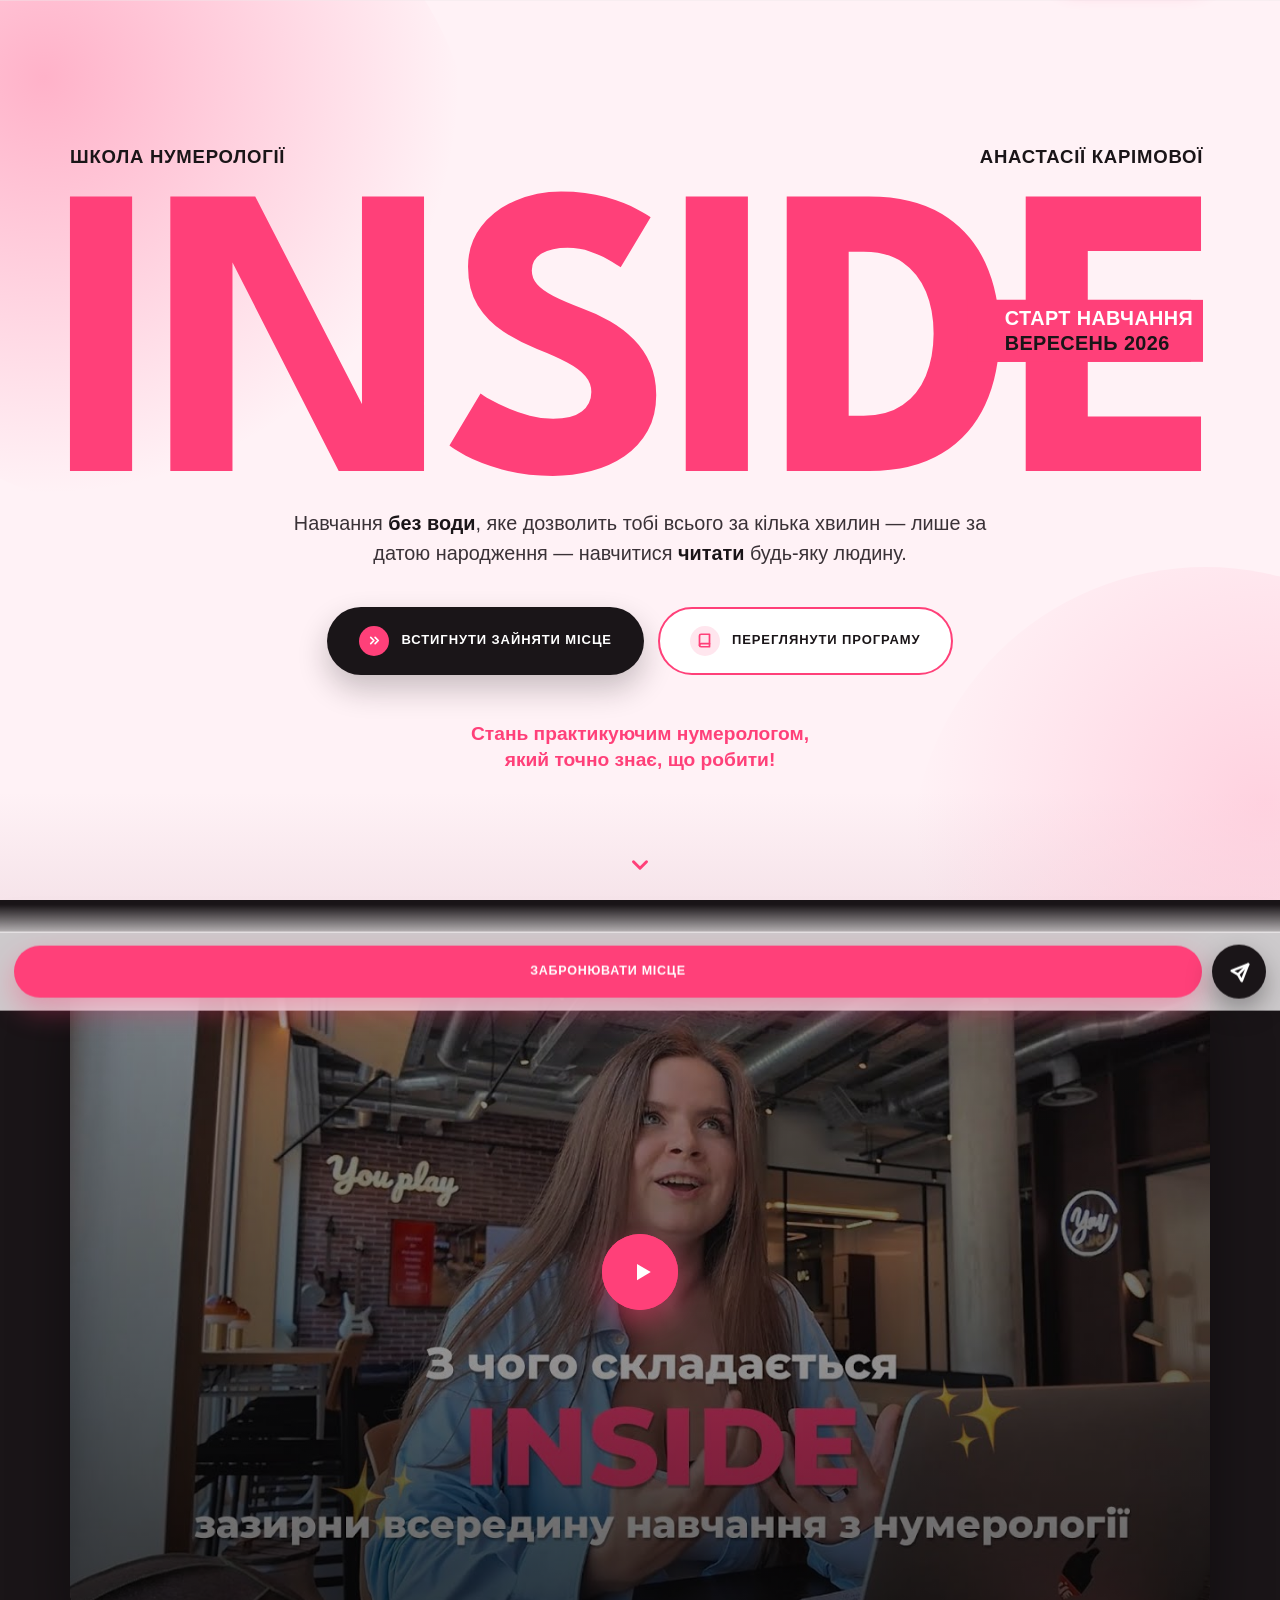
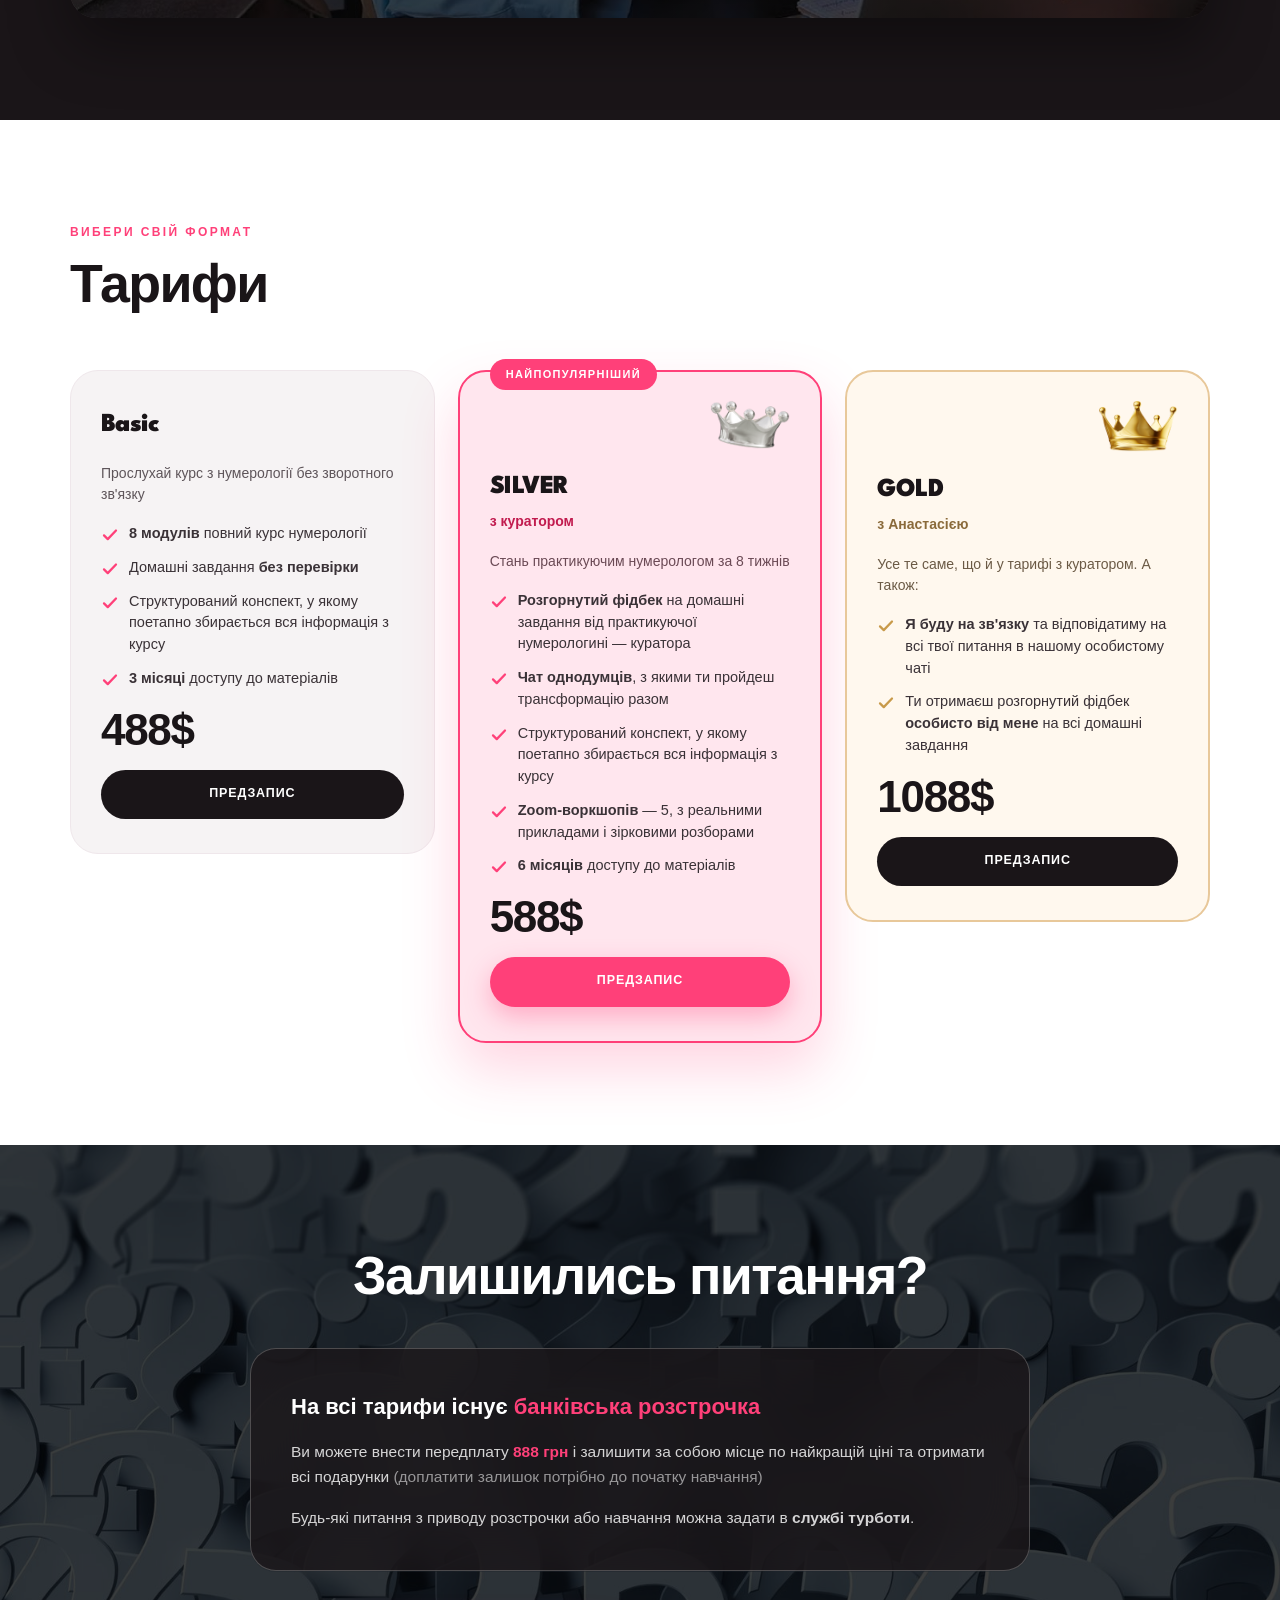
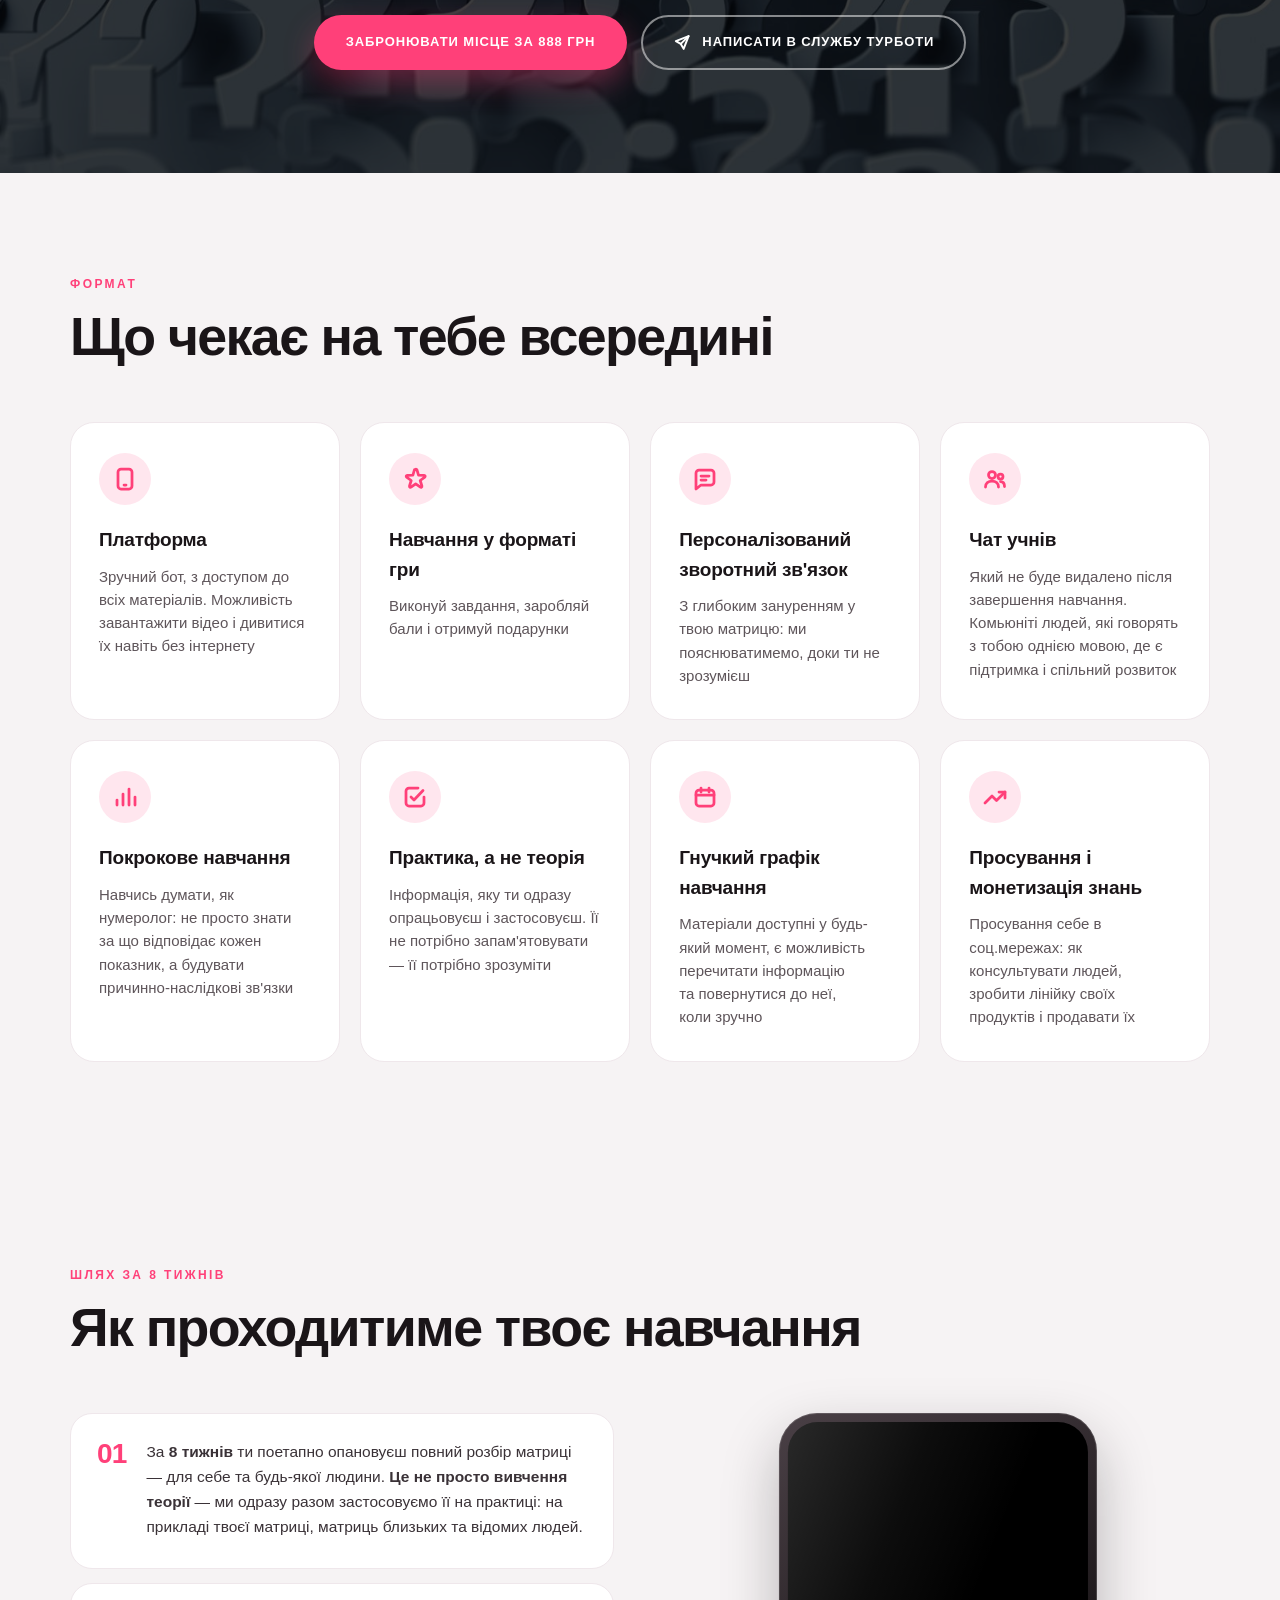
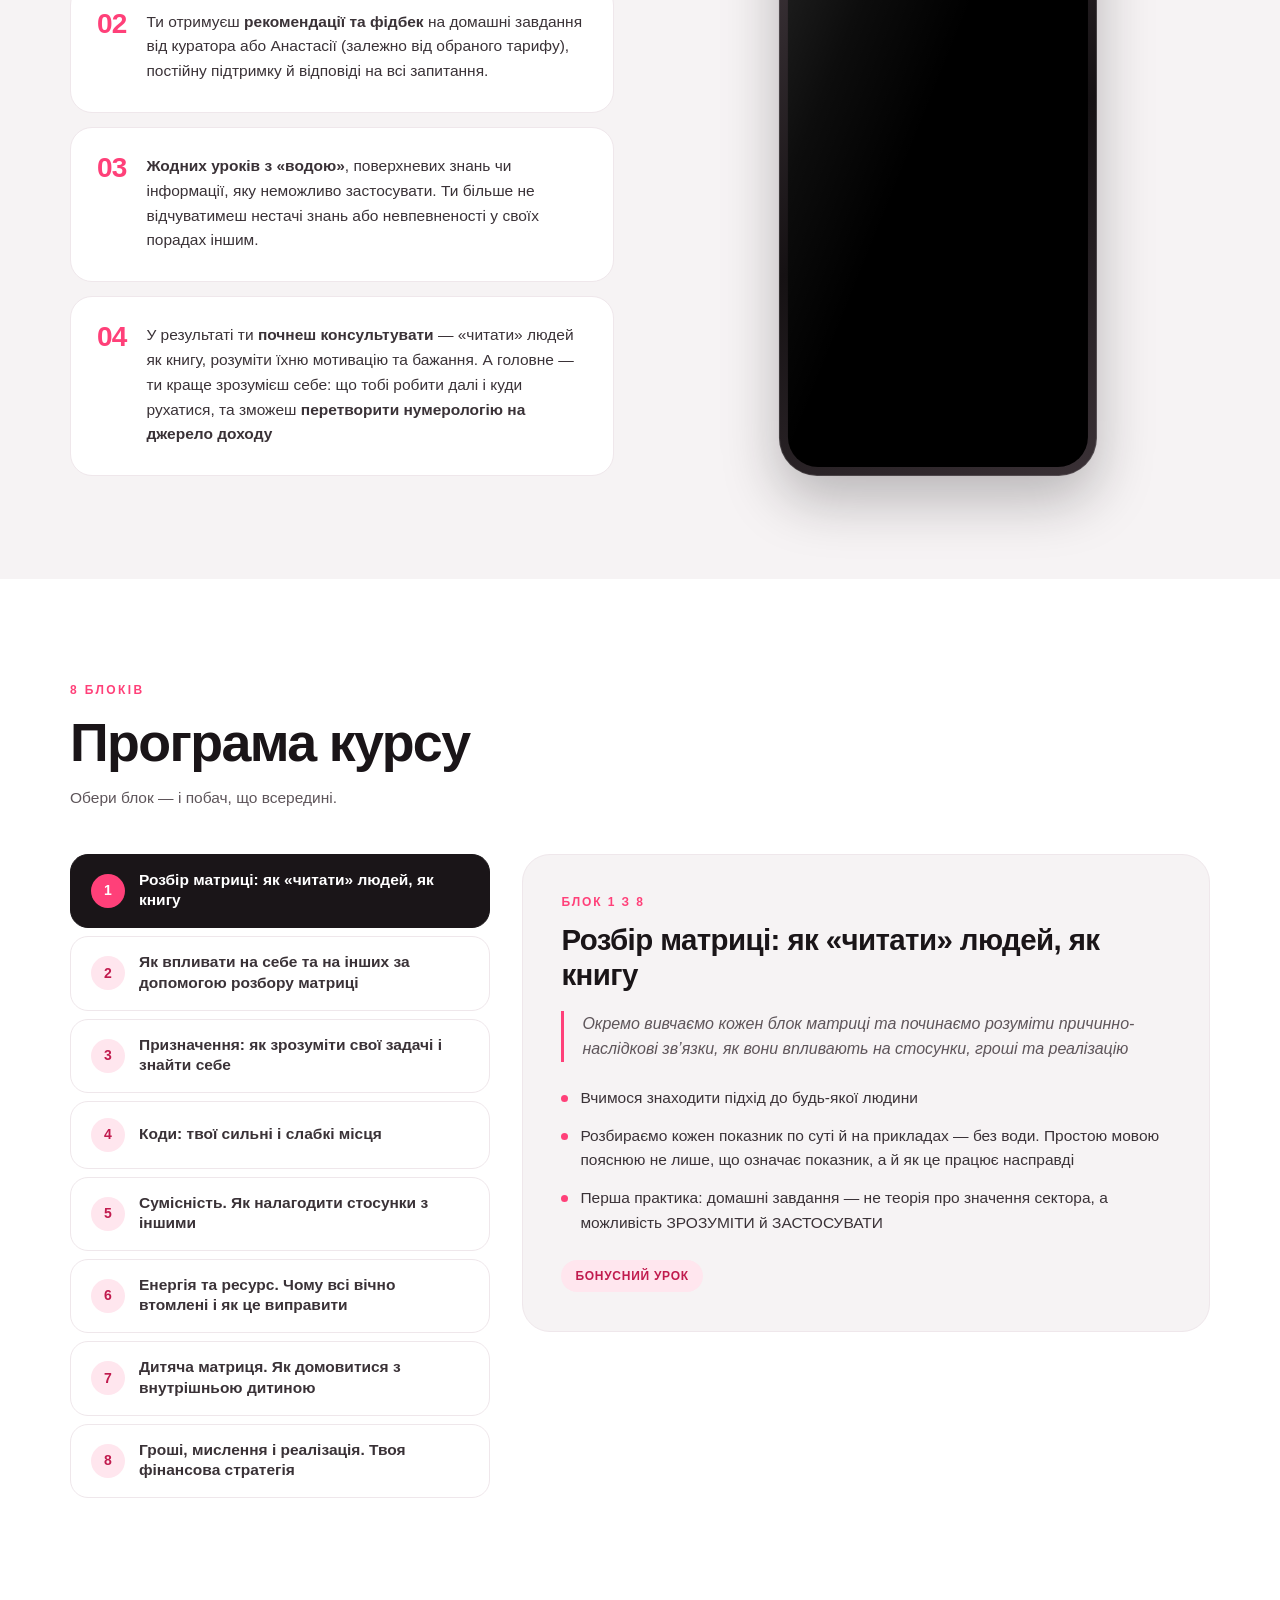
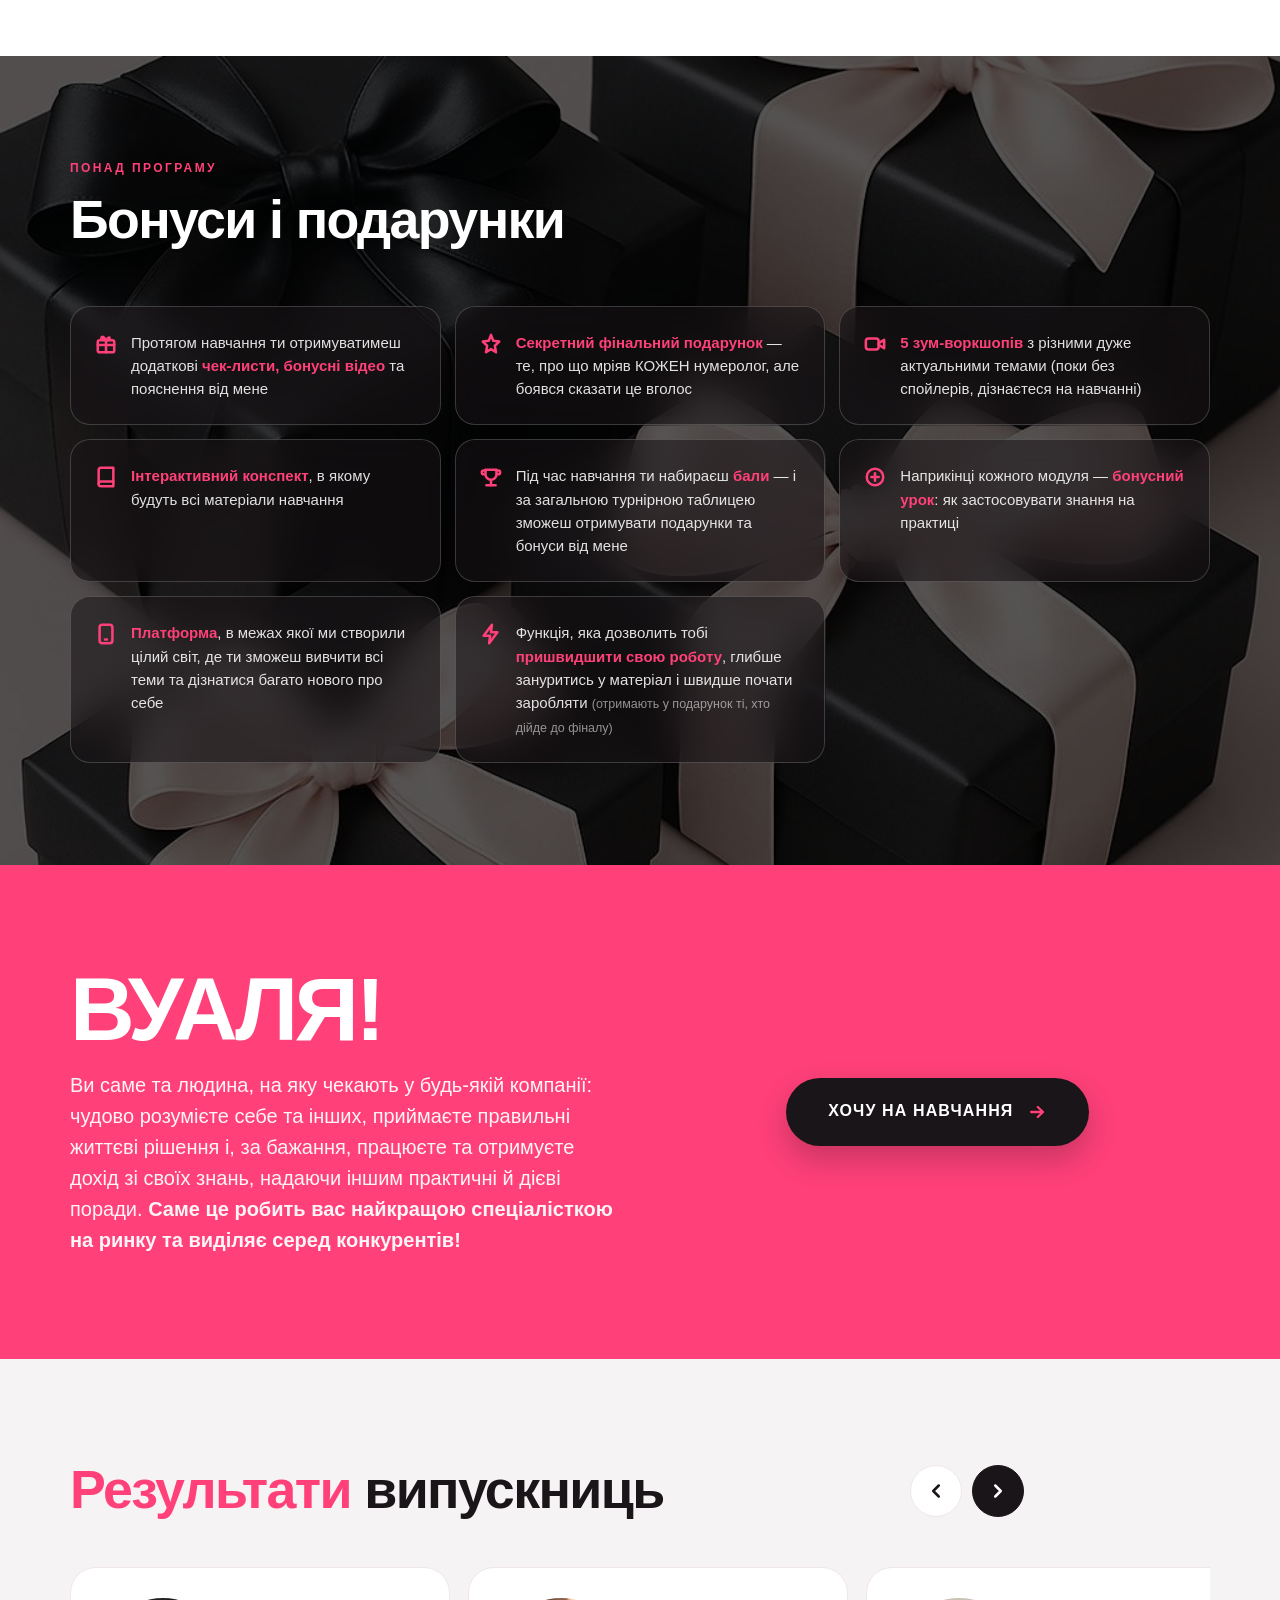
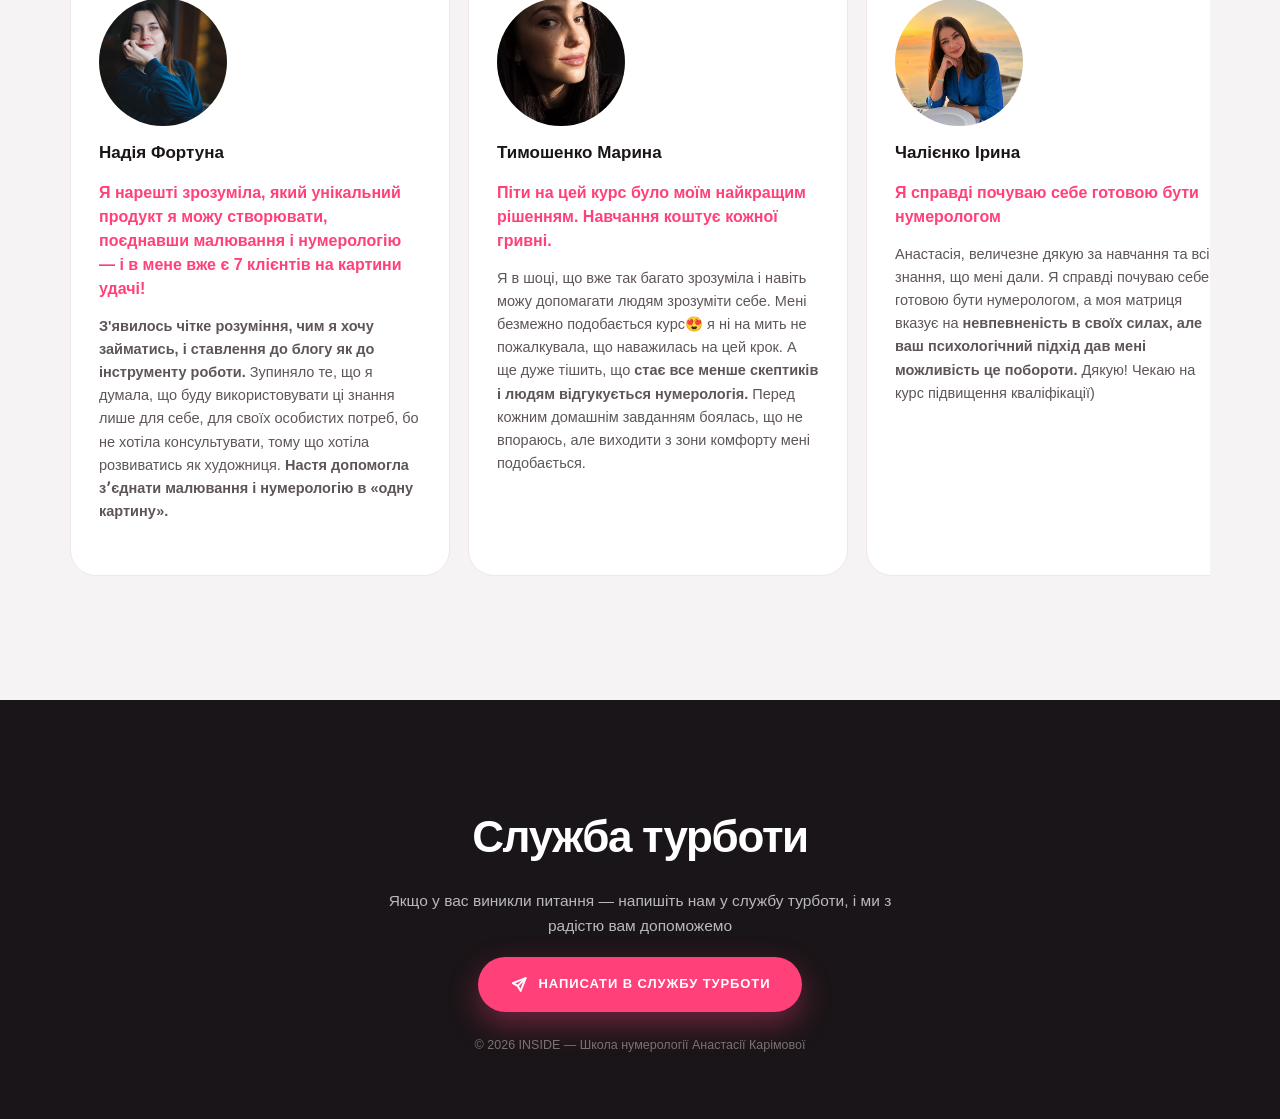
==== index.html @ 568a3b9f "Центрирование кнопок, плавные стрелки отзывов, дефолт программы Кнопки «гуляли» по вертикали — нашла" ====
<!DOCTYPE html>
<html lang="uk">
<head>
<meta charset="utf-8">
<meta name="viewport" content="width=device-width, initial-scale=1">

<title>INSIDE — Школа нумерології Анастасії Карімової | Старт вересень 2026</title>
<meta name="description" content="Навчання без води: за 8 тижнів стань практикуючим нумерологом. Повний розбір матриці, 5 Zoom-воркшопів, зворотний зв'язок і підтримка. Старт навчання — вересень 2026.">
<link rel="canonical" href="https://REPLACE-ME.com/">

<!-- Open Graph / превью при пересылке ссылки -->
<meta property="og:type" content="website">
<meta property="og:site_name" content="INSIDE">
<meta property="og:locale" content="uk_UA">
<meta property="og:title" content="INSIDE — Школа нумерології Анастасії Карімової">
<meta property="og:description" content="Навчання без води: за 8 тижнів стань практикуючим нумерологом. Старт навчання — вересень 2026.">
<meta property="og:url" content="https://REPLACE-ME.com/">
<meta property="og:image" content="https://REPLACE-ME.com/assets/img/meta/og-cover.jpg">
<meta property="og:image:width" content="1200">
<meta property="og:image:height" content="630">
<meta name="twitter:card" content="summary_large_image">

<link rel="icon" href="assets/img/meta/favicon.svg" type="image/svg+xml">
<link rel="apple-touch-icon" href="assets/img/meta/apple-touch-icon.png">

<link rel="preconnect" href="https://fonts.googleapis.com">
<link rel="preconnect" href="https://fonts.gstatic.com" crossorigin>
<link href="https://fonts.googleapis.com/css2?family=League+Spartan:wght@400;500;600;700;800;900&display=swap" rel="stylesheet">

<!-- ?v= — метка версии. Меняешь css/js — увеличь число,
     иначе у посетителей останется старая версия из кэша браузера. -->
<link rel="stylesheet" href="css/style.css?v=33">
<script>document.documentElement.classList.add('js');</script>

<!-- ============================================================
     ПИКСЕЛИ И АНАЛИТИКА
     Вставь свои ID вместо XXXXXXXXX и раскомментируй нужный блок.
     ============================================================ -->

<!-- Google Analytics 4
<script async src="https://www.googletagmanager.com/gtag/js?id=G-XXXXXXXXXX"></script>
<script>
  window.dataLayer = window.dataLayer || [];
  function gtag(){dataLayer.push(arguments);}
  gtag('js', new Date());
  gtag('config', 'G-XXXXXXXXXX');
</script>
-->

<!-- Meta (Facebook) Pixel
<script>
  !function(f,b,e,v,n,t,s){if(f.fbq)return;n=f.fbq=function(){n.callMethod?
  n.callMethod.apply(n,arguments):n.queue.push(arguments)};if(!f._fbq)f._fbq=n;
  n.push=n;n.loaded=!0;n.version='2.0';n.queue=[];t=b.createElement(e);t.async=!0;
  t.src=v;s=b.getElementsByTagName(e)[0];s.parentNode.insertBefore(t,s)}(window,
  document,'script','https://connect.facebook.net/en_US/fbevents.js');
  fbq('init', 'XXXXXXXXXXXXXXX');
  fbq('track', 'PageView');
</script>
<noscript><img height="1" width="1" style="display:none"
  src="https://www.facebook.com/tr?id=XXXXXXXXXXXXXXX&ev=PageView&noscript=1"></noscript>
-->

<!-- TikTok Pixel
<script>
  !function(w,d,t){w.TiktokAnalyticsObject=t;var ttq=w[t]=w[t]||[];ttq.methods=["page","track","identify","instances","debug","on","off","once","ready","alias","group","enableCookie","disableCookie"],ttq.setAndDefer=function(t,e){t[e]=function(){t.push([e].concat(Array.prototype.slice.call(arguments,0)))}};for(var i=0;i<ttq.methods.length;i++)ttq.setAndDefer(ttq,ttq.methods[i]);ttq.instance=function(t){for(var e=ttq._i[t]||[],n=0;n<ttq.methods.length;n++)ttq.setAndDefer(e,ttq.methods[n]);return e},ttq.load=function(e,n){var i="https://analytics.tiktok.com/i18n/pixel/events.js";ttq._i=ttq._i||{},ttq._i[e]=[],ttq._i[e]._u=i,ttq._t=ttq._t||{},ttq._t[e]=+new Date,ttq._o=ttq._o||{},ttq._o[e]=n||{};var o=d.createElement("script");o.type="text/javascript",o.async=!0,o.src=i+"?sdkid="+e+"&lib="+t;var a=d.getElementsByTagName("script")[0];a.parentNode.insertBefore(o,a)};
  ttq.load('XXXXXXXXXXXXXXX');
  ttq.page();
}(window, document, 'ttq');
</script>
-->

<script type="application/ld+json">
{
  "@context": "https://schema.org",
  "@type": "Course",
  "name": "INSIDE — Школа нумерології Анастасії Карімової",
  "description": "Навчання без води: за 8 тижнів стань практикуючим нумерологом. Повний розбір матриці, 5 Zoom-воркшопів, зворотний зв'язок від куратора або Анастасії.",
  "inLanguage": "uk",
  "provider": { "@type": "Organization", "name": "INSIDE", "url": "https://REPLACE-ME.com/" },
  "hasCourseInstance": { "@type": "CourseInstance", "courseMode": "online", "courseWorkload": "P8W" },
  "offers": [
    { "@type": "Offer", "name": "Basic",  "price": "488",  "priceCurrency": "USD", "category": "Предзапис" },
    { "@type": "Offer", "name": "Silver", "price": "588",  "priceCurrency": "USD", "category": "Предзапис" },
    { "@type": "Offer", "name": "Gold",   "price": "1088", "priceCurrency": "USD", "category": "Предзапис" }
  ]
}
</script>
</head>
<body>

<a href="#top" class="skip">Перейти до вмісту</a>

<!-- ═══════════════ ВЕРХНЯ ПАНЕЛЬ ═══════════════ -->
<div class="topbar" id="topbar">
  <div class="topbar__inner">
    <a href="#top" class="topbar__logo">INSIDE</a>

    <nav class="topbar__nav" id="navlinks">
      <a href="#about"   data-nav="about">Всередині</a>
      <a href="#program" data-nav="program">Програма</a>
      <a href="#tariffs" data-nav="tariffs">Тарифи</a>
      <a href="#reviews" data-nav="reviews">Відгуки</a>
    </nav>

    <a href="#tariffs" class="topbar__cta" id="navcta" data-cta="nav">Зайняти місце</a>

    <button type="button" class="burger" id="burger" aria-label="Меню" aria-expanded="false" aria-controls="mobilemenu">
      <svg viewBox="0 0 24 24" aria-hidden="true"><path d="M4 7h16"/><path d="M4 12h16"/><path d="M4 17h16"/></svg>
    </button>
  </div>

  <div class="topbar__progress"><div id="progress"></div></div>

  <div class="mobilemenu" id="mobilemenu" hidden>
    <nav>
      <a href="#about"   data-mnav>Всередині</a>
      <a href="#program" data-mnav>Програма</a>
      <a href="#tariffs" data-mnav>Тарифи</a>
      <a href="#reviews" data-mnav>Відгуки</a>
      <a href="#support" data-mnav>Служба турботи</a>
    </nav>
  </div>
</div>

<!-- ═══════════════ HERO ═══════════════ -->
<header class="hero" id="top">
  <div class="hero__blobs" aria-hidden="true">
    <span class="hero__blob hero__blob--a"></span>
    <span class="hero__blob hero__blob--b"></span>
  </div>

  <div class="wrap hero__inner">
    <div class="hero__lockup">
      <div class="hero__top">
        <span>Школа нумерології</span>
        <span class="hero__top--right">Анастасії Карімової</span>
      </div>

      <h1 class="hero__logo">
        INSIDE
        <span class="hero__start">Старт навчання<br><b>Вересень 2026</b></span>
      </h1>
    </div>

    <p class="hero__lead">
      Навчання <b>без води</b>, яке дозволить тобі всього за кілька хвилин —
      лише за датою народження — навчитися <b>читати</b> будь-яку людину.
    </p>

    <div class="hero__cta">
      <a href="#tariffs" class="btn btn--dark" data-cta="hero-primary">
        <span class="btn__ico btn__ico--pink" aria-hidden="true">
          <svg viewBox="0 0 24 24"><path d="m6 17 5-5-5-5"/><path d="m13 17 5-5-5-5"/></svg>
        </span>
        Встигнути зайняти місце
      </a>

      <a href="#program" class="btn btn--outline" data-cta="hero-secondary">
        <span class="btn__ico btn__ico--soft" aria-hidden="true">
          <svg viewBox="0 0 24 24"><path d="M4 19.5A2.5 2.5 0 0 1 6.5 17H20"/><path d="M6.5 2H20v20H6.5A2.5 2.5 0 0 1 4 19.5v-15A2.5 2.5 0 0 1 6.5 2z"/></svg>
        </span>
        Переглянути програму
      </a>
    </div>

    <p class="hero__sub">
      Стань практикуючим нумерологом,<br>який точно знає, що робити!
    </p>
  </div>

  <span class="hero__scroll" aria-hidden="true">
    <svg viewBox="0 0 24 24"><path d="m6 9 6 6 6-6"/></svg>
  </span>
</header>

<!-- ═══════════════ ЦИФРИ ═══════════════
     Отключено в макете v2.1. Чтобы вернуть — убрать атрибут hidden. -->
<section class="stats" hidden>
  <div class="wrap stats__grid">
    <div class="stat" data-reveal>
      <div class="stat__num" data-count="8">0</div>
      <div class="stat__label">тижнів навчання</div>
    </div>
    <div class="stat" data-reveal>
      <div class="stat__num" data-count="8">0</div>
      <div class="stat__label">модулів програми</div>
    </div>
    <div class="stat" data-reveal>
      <div class="stat__num" data-count="5">0</div>
      <div class="stat__label">Zoom-воркшопів</div>
    </div>
    <div class="stat" data-reveal>
      <div class="stat__num" data-count="6">0</div>
      <div class="stat__label">місяців доступу</div>
    </div>
  </div>
</section>

<!-- ═══════════════ ВІДЕО ═══════════════ -->
<section class="videosec">
  <div class="wrap wrap--video">
    <div class="ytlite" id="ytlite" data-yt="ijmgufEDiJI" role="button" tabindex="0"
         aria-label="Відтворити відео: З чого складається INSIDE">
      <img src="assets/img/ui/video-cover.jpg" alt="" width="1280" height="720">
      <span class="ytlite__shade"></span>
      <span class="ytlite__play">
        <span class="ytlite__ring" aria-hidden="true"></span>
        <svg viewBox="0 0 24 24" aria-hidden="true"><path d="M8 5.5v13l11-6.5z"/></svg>
      </span>
    </div>
  </div>
</section>

<!-- ═══════════════ ТАРИФИ ═══════════════ -->
<section class="tariffs" id="tariffs">
  <div class="wrap">
    <p class="eyebrow" data-reveal>Вибери свій формат</p>
    <h2 class="h2" data-reveal>Тарифи</h2>

    <div class="tariffs__grid">

      <article class="tcard" data-reveal>
        <h3 class="tcard__name">Basic</h3>
        <p class="tcard__tag">Прослухай курс з нумерології без зворотного зв'язку</p>
        <ul class="ticks">
          <li><svg viewBox="0 0 24 24" aria-hidden="true"><path d="m4 12.5 5 5L20 6"/></svg><span><b>8 модулів</b> повний курс нумерології</span></li>
          <li><svg viewBox="0 0 24 24" aria-hidden="true"><path d="m4 12.5 5 5L20 6"/></svg><span>Домашні завдання <b>без перевірки</b></span></li>
          <li><svg viewBox="0 0 24 24" aria-hidden="true"><path d="m4 12.5 5 5L20 6"/></svg><span>Структурований конспект, у якому поетапно збирається вся інформація з курсу</span></li>
          <li><svg viewBox="0 0 24 24" aria-hidden="true"><path d="m4 12.5 5 5L20 6"/></svg><span><b>3 місяці</b> доступу до матеріалів</span></li>
        </ul>
        <p class="tcard__price">488$</p>
        <a href="#REPLACE-payment-basic" class="tcard__btn tcard__btn--dark" data-cta="tariff-basic">Предзапис</a>
      </article>

      <article class="tcard tcard--silver" data-reveal>
        <span class="tcard__badge">Найпопулярніший</span>
        <img class="tcard__crown" src="assets/img/ui/crown-silver.png" alt="" width="80" height="49" loading="lazy">
        <h3 class="tcard__name">SILVER <span>з куратором</span></h3>
        <p class="tcard__tag">Стань практикуючим нумерологом за 8 тижнів</p>
        <ul class="ticks">
          <li><svg viewBox="0 0 24 24" aria-hidden="true"><path d="m4 12.5 5 5L20 6"/></svg><span><b>Розгорнутий фідбек</b> на домашні завдання від практикуючої нумерологині — куратора</span></li>
          <li><svg viewBox="0 0 24 24" aria-hidden="true"><path d="m4 12.5 5 5L20 6"/></svg><span><b>Чат однодумців</b>, з якими ти пройдеш трансформацію разом</span></li>
          <li><svg viewBox="0 0 24 24" aria-hidden="true"><path d="m4 12.5 5 5L20 6"/></svg><span>Структурований конспект, у якому поетапно збирається вся інформація з курсу</span></li>
          <li><svg viewBox="0 0 24 24" aria-hidden="true"><path d="m4 12.5 5 5L20 6"/></svg><span><b>Zoom-воркшопів</b> — 5, з реальними прикладами і зірковими розборами</span></li>
          <li><svg viewBox="0 0 24 24" aria-hidden="true"><path d="m4 12.5 5 5L20 6"/></svg><span><b>6 місяців</b> доступу до матеріалів</span></li>
        </ul>
        <p class="tcard__price">588$</p>
        <a href="#REPLACE-payment-silver" class="tcard__btn tcard__btn--pink" data-cta="tariff-silver">Предзапис</a>
      </article>

      <article class="tcard tcard--gold" data-reveal>
        <img class="tcard__crown" src="assets/img/ui/crown-gold.png" alt="" width="80" height="52" loading="lazy">
        <h3 class="tcard__name">GOLD <span>з Анастасією</span></h3>
        <p class="tcard__tag">Усе те саме, що й у тарифі з куратором. А також:</p>
        <ul class="ticks ticks--gold">
          <li><svg viewBox="0 0 24 24" aria-hidden="true"><path d="m4 12.5 5 5L20 6"/></svg><span><b>Я буду на зв'язку</b> та відповідатиму на всі твої питання в нашому особистому чаті</span></li>
          <li><svg viewBox="0 0 24 24" aria-hidden="true"><path d="m4 12.5 5 5L20 6"/></svg><span>Ти отримаєш розгорнутий фідбек <b>особисто від мене</b> на всі домашні завдання</span></li>
        </ul>
        <p class="tcard__price">1088$</p>
        <a href="#REPLACE-payment-gold" class="tcard__btn tcard__btn--dark" data-cta="tariff-gold">Предзапис</a>
      </article>

    </div>
  </div>
</section>

<!-- ═══════════════ РОЗСТРОЧКА ═══════════════ -->
<section class="questions photosec">
  <img class="photosec__bg" src="assets/img/bg/questions.jpg" alt="" loading="lazy" decoding="async">
  <div class="wrap wrap--narrow questions__inner">
    <h2 class="h2 h2--light" data-reveal>Залишились питання?</h2>

    <div class="qcard" data-reveal>
      <p class="qcard__title">На всі тарифи існує <span class="pink">банківська розстрочка</span></p>
      <p>Ви можете внести передплату <b class="pink">888 грн</b> і залишити за собою місце по найкращій ціні та отримати всі подарунки <span class="dim">(доплатити залишок потрібно до початку навчання)</span></p>
      <p>Будь-які питання з приводу розстрочки або навчання можна задати в <b>службі турботи</b>.</p>
    </div>

    <div class="questions__cta">
      <a href="#REPLACE-payment-deposit" class="btn btn--pink" data-cta="deposit">Забронювати місце за 888 грн</a>
      <a href="https://t.me/anastasikarimova" target="_blank" rel="noopener" class="btn btn--outline-light" data-cta="support-1">
        <svg class="btn__tg" viewBox="0 0 24 24" aria-hidden="true"><path d="M22 3 11 14"/><path d="M22 3l-7 18-4-7-7-4z"/></svg>
        Написати в службу турботи
      </a>
    </div>
  </div>
</section>

<!-- ═══════════════ ЩО ЧЕКАЄ ВСЕРЕДИНІ ═══════════════ -->
<section class="features" id="about">
  <div class="wrap">
    <p class="eyebrow" data-reveal>Формат</p>
    <h2 class="h2" data-reveal>Що чекає на тебе всередині</h2>

    <div class="features__grid">

      <article class="fcard" data-reveal>
        <span class="fcard__ico"><svg viewBox="0 0 24 24" aria-hidden="true"><rect x="5" y="2" width="14" height="20" rx="3"/><path d="M11 18h2"/></svg></span>
        <h3>Платформа</h3>
        <p>Зручний бот, з доступом до всіх матеріалів. Можливість завантажити відео і дивитися їх навіть без інтернету</p>
      </article>

      <article class="fcard" data-reveal>
        <span class="fcard__ico"><svg viewBox="0 0 24 24" aria-hidden="true"><path d="M11.5 2.7 9.9 8.2l-5.7.1a1 1 0 0 0-.6 1.8l4.6 3.4-1.7 5.5a1 1 0 0 0 1.5 1.1l4.7-3.3 4.7 3.3a1 1 0 0 0 1.5-1.1l-1.7-5.5 4.6-3.4a1 1 0 0 0-.6-1.8l-5.7-.1-1.6-5.5a1 1 0 0 0-1.9 0z"/></svg></span>
        <h3>Навчання у форматі гри</h3>
        <p>Виконуй завдання, заробляй бали і отримуй подарунки</p>
      </article>

      <article class="fcard" data-reveal>
        <span class="fcard__ico"><svg viewBox="0 0 24 24" aria-hidden="true"><path d="M21 15a3 3 0 0 1-3 3H8l-5 4V6a3 3 0 0 1 3-3h12a3 3 0 0 1 3 3z"/><path d="M8 9h8"/><path d="M8 13h5"/></svg></span>
        <h3>Персоналізований зворотний зв'язок</h3>
        <p>З глибоким зануренням у твою матрицю: ми пояснюватимемо, доки ти не зрозумієш</p>
      </article>

      <article class="fcard" data-reveal>
        <span class="fcard__ico"><svg viewBox="0 0 24 24" aria-hidden="true"><circle cx="9" cy="8" r="3.5"/><path d="M2.5 20c0-3.6 2.9-6 6.5-6s6.5 2.4 6.5 6"/><circle cx="17.5" cy="9.5" r="2.5"/><path d="M17.5 14.5c2.6 0 4 1.8 4 5"/></svg></span>
        <h3>Чат учнів</h3>
        <p>Який не буде видалено після завершення навчання. Комьюніті людей, які говорять з тобою однією мовою, де є підтримка і спільний розвиток</p>
      </article>

      <article class="fcard" data-reveal>
        <span class="fcard__ico"><svg viewBox="0 0 24 24" aria-hidden="true"><path d="M4 20V15"/><path d="M10 20V9"/><path d="M16 20V4"/><path d="M22 20V12"/></svg></span>
        <h3>Покрокове навчання</h3>
        <p>Навчись думати, як нумеролог: не просто знати за що відповідає кожен показник, а будувати причинно-наслідкові зв'язки</p>
      </article>

      <article class="fcard" data-reveal>
        <span class="fcard__ico"><svg viewBox="0 0 24 24" aria-hidden="true"><path d="M21 12v6a3 3 0 0 1-3 3H6a3 3 0 0 1-3-3V6a3 3 0 0 1 3-3h9"/><path d="m8 12 3 3 9-9.5"/></svg></span>
        <h3>Практика, а не теорія</h3>
        <p>Інформація, яку ти одразу опрацьовуєш і застосовуєш. Її не потрібно запам'ятовувати — її потрібно зрозуміти</p>
      </article>

      <article class="fcard" data-reveal>
        <span class="fcard__ico"><svg viewBox="0 0 24 24" aria-hidden="true"><rect x="3" y="5" width="18" height="16" rx="3"/><path d="M3 10h18"/><path d="M8 3v4"/><path d="M16 3v4"/></svg></span>
        <h3>Гнучкий графік навчання</h3>
        <p>Матеріали доступні у будь-який момент, є можливість перечитати інформацію та повернутися до неї, коли зручно</p>
      </article>

      <article class="fcard" data-reveal>
        <span class="fcard__ico"><svg viewBox="0 0 24 24" aria-hidden="true"><path d="M22 7 13.5 15.5 9 11l-7 7"/><path d="M16 7h6v6"/></svg></span>
        <h3>Просування і монетизація знань</h3>
        <p>Просування себе в соц.мережах: як консультувати людей, зробити лінійку своїх продуктів і продавати їх</p>
      </article>

    </div>
  </div>
</section>

<!-- ═══════════════ ЯК ПРОХОДИТИМЕ ═══════════════ -->
<section class="how">
  <div class="wrap">
    <p class="eyebrow" data-reveal>Шлях за 8 тижнів</p>
    <h2 class="h2" data-reveal>Як проходитиме твоє навчання</h2>

    <div class="how__inner">
      <ol class="how__list">
        <li data-reveal>
          <span class="how__num">01</span>
          <p>За <b>8 тижнів</b> ти поетапно опановуєш повний розбір матриці — для себе та будь-якої людини. <b>Це не просто вивчення теорії</b> — ми одразу разом застосовуємо її на практиці: на прикладі твоєї матриці, матриць близьких та відомих людей.</p>
        </li>
        <li data-reveal>
          <span class="how__num">02</span>
          <p>Ти отримуєш <b>рекомендації та фідбек</b> на домашні завдання від куратора або Анастасії (залежно від обраного тарифу), постійну підтримку й відповіді на всі запитання.</p>
        </li>
        <li data-reveal>
          <span class="how__num">03</span>
          <p><b>Жодних уроків з «водою»</b>, поверхневих знань чи інформації, яку неможливо застосувати. Ти більше не відчуватимеш нестачі знань або невпевненості у своїх порадах іншим.</p>
        </li>
        <li data-reveal>
          <span class="how__num">04</span>
          <p>У результаті ти <b>почнеш консультувати</b> — «читати» людей як книгу, розуміти їхню мотивацію та бажання. А головне — ти краще зрозумієш себе: що тобі робити далі і куди рухатися, та зможеш <b>перетворити нумерологію на джерело доходу</b></p>
        </li>
      </ol>

      <div class="how__side" data-reveal>
        <div class="phone" id="phoneMock">
          <div class="phone__screen">
            <video class="phone__video" src="assets/video/platform.mp4"
                   autoplay muted loop playsinline preload="metadata"
                   aria-label="Демонстрація платформи INSIDE"></video>
            <span class="phone__notch" aria-hidden="true"></span>
            <span class="phone__glare" aria-hidden="true"></span>
          </div>
        </div>
      </div>
    </div>
  </div>
</section>

<!-- ═══════════════ ПРОГРАМА (вкладки) ═══════════════ -->
<section class="program" id="program">
  <div class="wrap">
    <p class="eyebrow" data-reveal>8 блоків</p>
    <h2 class="h2 h2--tight" data-reveal>Програма курсу</h2>
    <p class="program__hint" data-reveal>Обери блок — і побач, що всередині.</p>

    <div class="program__grid">
      <div class="program__tabs" id="progTabs" role="tablist" aria-label="Блоки програми"></div>
      <div class="program__panel" id="progPanel" role="tabpanel" tabindex="0"></div>
    </div>
  </div>
</section>

<!-- ═══════════════ БОНУСИ ═══════════════ -->
<section class="bonuses photosec">
  <img class="photosec__bg" src="assets/img/bg/bonuses.jpg" alt="" loading="lazy" decoding="async">
  <div class="wrap bonuses__inner">
    <p class="eyebrow" data-reveal>Понад програму</p>
    <h2 class="h2 h2--light" data-reveal>Бонуси і подарунки</h2>

    <div class="bonuses__grid">
      <div class="bcard" data-reveal>
        <svg viewBox="0 0 24 24" aria-hidden="true"><rect x="3" y="8" width="18" height="13" rx="2"/><path d="M12 8v13"/><path d="M3 13h18"/><path d="M12 8S9.5 3 7.5 4.5 9 8 12 8s4.5 0 4-2.5S12 8 12 8z"/></svg>
        <span>Протягом навчання ти отримуватимеш додаткові <b class="pink">чек-листи, бонусні відео</b> та пояснення від мене</span>
      </div>
      <div class="bcard" data-reveal>
        <svg viewBox="0 0 24 24" aria-hidden="true"><path d="M12 2 9.6 8.4 3 9.4l4.8 4.5L6.6 21 12 17.6 17.4 21l-1.2-7.1L21 9.4l-6.6-1z"/></svg>
        <span><b class="pink">Секретний фінальний подарунок</b> — те, про що мріяв КОЖЕН нумеролог, але боявся сказати це вголос</span>
      </div>
      <div class="bcard" data-reveal>
        <svg viewBox="0 0 24 24" aria-hidden="true"><rect x="2" y="6" width="14" height="12" rx="3"/><path d="m16 11 6-3.5v9L16 13z"/></svg>
        <span><b class="pink">5 зум-воркшопів</b> з різними дуже актуальними темами (поки без спойлерів, дізнаєтеся на навчанні)</span>
      </div>
      <div class="bcard" data-reveal>
        <svg viewBox="0 0 24 24" aria-hidden="true"><path d="M4 19.5A2.5 2.5 0 0 1 6.5 17H20"/><path d="M6.5 2H20v20H6.5A2.5 2.5 0 0 1 4 19.5v-15A2.5 2.5 0 0 1 6.5 2z"/></svg>
        <span><b class="pink">Інтерактивний конспект</b>, в якому будуть всі матеріали навчання</span>
      </div>
      <div class="bcard" data-reveal>
        <svg viewBox="0 0 24 24" aria-hidden="true"><path d="M7 21h10"/><path d="M12 17v4"/><path d="M6 4h12v5a6 6 0 0 1-12 0z"/><path d="M18 5h2a2 2 0 0 1 0 4h-1"/><path d="M6 5H4a2 2 0 0 0 0 4h1"/></svg>
        <span>Під час навчання ти набираєш <b class="pink">бали</b> — і за загальною турнірною таблицею зможеш отримувати подарунки та бонуси від мене</span>
      </div>
      <div class="bcard" data-reveal>
        <svg viewBox="0 0 24 24" aria-hidden="true"><circle cx="12" cy="12" r="9"/><path d="M12 8v8"/><path d="M8 12h8"/></svg>
        <span>Наприкінці кожного модуля — <b class="pink">бонусний урок</b>: як застосовувати знання на практиці</span>
      </div>
      <div class="bcard" data-reveal>
        <svg viewBox="0 0 24 24" aria-hidden="true"><rect x="5" y="2" width="14" height="20" rx="3"/><path d="M11 18h2"/></svg>
        <span><b class="pink">Платформа</b>, в межах якої ми створили цілий світ, де ти зможеш вивчити всі теми та дізнатися багато нового про себе</span>
      </div>
      <div class="bcard" data-reveal>
        <svg viewBox="0 0 24 24" aria-hidden="true"><path d="M13 2 4 14h7l-1 8 9-12h-7z"/></svg>
        <span>Функція, яка дозволить тобі <b class="pink">пришвидшити свою роботу</b>, глибше зануритись у матеріал і швидше почати заробляти <small>(отримають у подарунок ті, хто дійде до фіналу)</small></span>
      </div>
    </div>
  </div>
</section>

<!-- ═══════════════ ВУАЛЯ ═══════════════ -->
<section class="voila">
  <div class="wrap voila__inner">
    <div data-reveal>
      <h2 class="voila__title">ВУАЛЯ!</h2>
      <p>Ви саме та людина, на яку чекають у будь-якій компанії: чудово розумієте себе та інших, приймаєте правильні життєві рішення і, за бажання, працюєте та отримуєте дохід зі своїх знань, надаючи іншим практичні й дієві поради. <b>Саме це робить вас найкращою спеціалісткою на ринку та виділяє серед конкурентів!</b></p>
    </div>
    <div class="voila__act" data-reveal>
      <a href="#tariffs" class="btn btn--dark btn--lg" data-cta="voila">
        хочу на навчання
        <svg class="btn__arrow" viewBox="0 0 24 24" aria-hidden="true"><path d="M5 12h14"/><path d="m13 6 6 6-6 6"/></svg>
      </a>
    </div>
  </div>
</section>

<!-- ═══════════════ ВІДГУКИ ═══════════════ -->
<section class="reviews" id="reviews">
  <div class="wrap">
    <div class="reviews__head">
      <h2 class="h2 h2--left" data-reveal><span class="pink">Результати</span> випускниць</h2>
      <div class="reviews__nav">
        <button type="button" class="rnav" data-scroll="-1" aria-label="Попередній відгук">
          <svg viewBox="0 0 24 24" aria-hidden="true"><path d="m15 6-6 6 6 6"/></svg>
        </button>
        <button type="button" class="rnav rnav--dark" data-scroll="1" aria-label="Наступний відгук">
          <svg viewBox="0 0 24 24" aria-hidden="true"><path d="m9 6 6 6-6 6"/></svg>
        </button>
      </div>
    </div>

    <div class="reviews__track" id="rtrack" tabindex="0" aria-label="Відгуки випускниць">

      <figure class="rcard">
        <img class="rcard__ava" src="assets/img/reviews/fortuna-nadiia.jpg" alt="Надія Фортуна — учениця курсу INSIDE" width="128" height="128" loading="lazy" decoding="async">
        <figcaption class="rcard__name">Надія Фортуна</figcaption>
        <p class="rcard__quote">Я нарешті зрозуміла, який унікальний продукт я можу створювати, поєднавши малювання і нумерологію — і в мене вже є 7 клієнтів на картини удачі!</p>
        <blockquote><b>З'явилось чітке розуміння, чим я хочу займатись, і ставлення до блогу як до інструменту роботи.</b> Зупиняло те, що я думала, що буду використовувати ці знання лише для себе, для своїх особистих потреб, бо не хотіла консультувати, тому що хотіла розвиватись як художниця. <b>Настя допомогла зʼєднати малювання і нумерологію в «одну картину».</b></blockquote>
      </figure>

      <figure class="rcard">
        <img class="rcard__ava" src="assets/img/reviews/tymoshenko-maryna.jpg" alt="Тимошенко Марина — учениця курсу INSIDE" width="128" height="128" loading="lazy" decoding="async">
        <figcaption class="rcard__name">Тимошенко Марина</figcaption>
        <p class="rcard__quote">Піти на цей курс було моїм найкращим рішенням. Навчання коштує кожної гривні.</p>
        <blockquote>Я в шоці, що вже так багато зрозуміла і навіть можу допомагати людям зрозуміти себе. Мені безмежно подобається курс😍 я ні на мить не пожалкувала, що наважилась на цей крок. А ще дуже тішить, що <b>стає все менше скептиків і людям відгукується нумерологія.</b> Перед кожним домашнім завданням боялась, що не впораюсь, але виходити з зони комфорту мені подобається.</blockquote>
      </figure>

      <figure class="rcard">
        <img class="rcard__ava" src="assets/img/reviews/chaliienko-iryna.jpg" alt="Чалієнко Ірина — учениця курсу INSIDE" width="128" height="128" loading="lazy" decoding="async">
        <figcaption class="rcard__name">Чалієнко Ірина</figcaption>
        <p class="rcard__quote">Я справді почуваю себе готовою бути нумерологом</p>
        <blockquote>Анастасія, величезне дякую за навчання та всі знання, що мені дали. Я справді почуваю себе готовою бути нумерологом, а моя матриця вказує на <b>невпевненість в своїх силах, але ваш психологічний підхід дав мені можливість це побороти.</b> Дякую! Чекаю на курс підвищення кваліфікації)</blockquote>
      </figure>

      <figure class="rcard">
        <span class="rcard__avawrap"><img class="rcard__ava rcard__ava--yuzvyk" src="assets/img/reviews/yuzvyk-anastasiia.jpg" alt="Юзвик Анастасія — учениця курсу INSIDE" width="128" height="128" loading="lazy" decoding="async"></span>
        <figcaption class="rcard__name">Юзвик Анастасія</figcaption>
        <p class="rcard__quote">Я навчилася проявляти себе в інстаграмі, як нумеролога. Це був великий крок для мене</p>
        <blockquote>Дуже дякую Анастасії, що вона придумувала <b>різні інтерактиви, ігри, тести, бонусні уроки, практичні домашні завдання</b>, які були капець цікавими і кожен раз непередбачуваними. Ви завжди робили акцент на тому, що наш професіоналізм, наша енергія і те, як ми будемо давати інформацію індивідуально — це те за чим підуть люди саме до нас. Хочу сказати, що <b>вклад в свій розвиток, у саму себе — це найкраща інвестиція.</b> Ви показали мені, як прийти до успіху мені самій, показали в якому напрямку рухатися.</blockquote>
      </figure>

      <figure class="rcard">
        <img class="rcard__ava" src="assets/img/reviews/havryl-oksana.jpg" alt="Гавриль Оксана — учениця курсу INSIDE" width="128" height="128" loading="lazy" decoding="async">
        <figcaption class="rcard__name">Гавриль Оксана</figcaption>
        <p class="rcard__quote">Я тепер легко розбираюсь у людях, і найголовніше розумію себе</p>
        <blockquote>Ці знання чудові і безцінні! Я тепер легко розбираюсь у людях, і найголовніше розумію себе. Не вважаю, що я якась не така, що мені чогось не вистачає. І найголовніше, що цими знаннями я можу допомагати іншим. Я щаслива!🥺🌸 Щодо організації курсу: <b>уроки виходили вчасно, і у нас був час на вивчення та відточення навичок. За дз, окреме дякую!</b> Також різні активності, прямі ефіри та бонуси — вау! Спасибі всім 😍💥❤️</blockquote>
      </figure>

      <figure class="rcard">
        <img class="rcard__ava" src="assets/img/reviews/lutsenko-alona.jpg" alt="Луценко Альона — учениця курсу INSIDE" width="128" height="128" loading="lazy" decoding="async">
        <figcaption class="rcard__name">Луценко Альона</figcaption>
        <p class="rcard__quote">Застосовуючи отриману інформацію на собі, родині та друзях — отримували неймовірні результати</p>
        <blockquote>Це було неймовірно! Кожен урок чекала із захватом та натхненням. <b>Кожне слово, кожна рекомендація — це потрапляння у ціль та саме серденько.</b> Я ні секунди не пожаліла про те, що вирішила піти навчатися, бо та інформація якої ти навчаєш, насправді унікальна і на вагу золота. <b>Я не хочу, щоб навчання закінчувалося, а хочу продовжувати ще і ще!</b></blockquote>
      </figure>

      <figure class="rcard">
        <img class="rcard__ava" src="assets/img/reviews/stefanyuk-khrystyna.jpg" alt="Стефанюк Христина — учениця курсу INSIDE" width="128" height="128" loading="lazy" decoding="async">
        <figcaption class="rcard__name">Стефанюк Христина</figcaption>
        <p class="rcard__quote">Кожен блок детально пояснювався, а конспект взагалі на вагу золота. Куратор неймовірний, все знає і за всім слідкує</p>
        <blockquote>Дякую велике за прекрасний період свого життя! Це було несподіване для мене рішення, але воно було правильним. <b>Це одне з найкращих онлайн навчань, коли я його завершила🔥🤪</b> Дуже дякую за можливість навчатись💫🔥 дуже шкода що вже завершується навчання, але впевнена ми ще зустрінемось 💐❤️ Дякую велике за все. Ви найкращі ❤️ Обіймаю і ділюся своєю енергією🤩🎁 дякуюююююююююю🥰😍❤️</blockquote>
      </figure>

      <figure class="rcard">
        <img class="rcard__ava" src="assets/img/reviews/rudenko-sofiia.jpg" alt="Руденко Софія — учениця курсу INSIDE" width="128" height="128" loading="lazy" decoding="async">
        <figcaption class="rcard__name">Руденко Софія</figcaption>
        <p class="rcard__quote">Я давно практикую нумерологію, але дізналась дуже багато нової інформації, яку ніде не бачила та не чула</p>
        <blockquote>Школа мені дуже сподобалась. Дуже сподобались прямі ефіри та рубрика питання-відповідь. Також куратор завжди була на зв'язку і допомагала із всіма питаннями. Дуже круто, що <b>інформація яка надається — її одразу можна застосувати на практиці.</b></blockquote>
      </figure>

      <figure class="rcard">
        <img class="rcard__ava" src="assets/img/reviews/filenko-nataliia.jpg" alt="Філенко Наталія — учениця курсу INSIDE" width="128" height="128" loading="lazy" decoding="async">
        <figcaption class="rcard__name">Філенко Наталія</figcaption>
        <p class="rcard__quote">Знання які я отримала змінюють життя: допомагають усвідомити причини, наслідки і зрозуміти як це виправляти🔥</p>
        <blockquote>Настя, хочу Вам подякувати за такий цікавий курс з нумерології❤️ Інформації дуже достатньо, вона дуже змістовна, подається чітко, цікаво та поступово. Дуже зручно що є запис можна передивитися та освіжити в памʼяті пройдений матеріал. <b>Завжди можна задати запитання та отримати відповідь🥰</b></blockquote>
      </figure>

      <figure class="rcard">
        <span class="rcard__avawrap"><img class="rcard__ava rcard__ava--kulikova" src="assets/img/reviews/kulikova-alina.jpg" alt="Кулікова Аліна — учениця курсу INSIDE" width="128" height="128" loading="lazy" decoding="async"></span>
        <figcaption class="rcard__name">Кулікова Аліна</figcaption>
        <p class="rcard__quote">Потрапила на курс дуже спонтанно, але ні на секунду не пошкодувала</p>
        <blockquote>Безмежно щаслива, що потрапила на це навчання! Дуже і дуже багато крутої інформації! <b>Обожнюю зідзвони 😻 на нихякийсь особливий вайб.</b> Дякую за цей курс, інформацію, щирість та відданість своїй роботі❤️ Вже з нетерпінням чекаю на курс підвищення кваліфікації (хай йде хоч рік 😅)</blockquote>
      </figure>

      <figure class="rcard">
        <img class="rcard__ava" src="assets/img/reviews/kuzhyn-anastasiia.jpg" alt="Анастасія Кужин — учениця курсу INSIDE" width="128" height="128" loading="lazy" decoding="async">
        <figcaption class="rcard__name">Анастасія Кужин</figcaption>
        <p class="rcard__quote">Тут вдалося створити неймовірне ком'юніті з дівчат, кожна з яких мотивує, надихає та підтримує</p>
        <blockquote>В курсі INSIDE багато змістовної, цікавої інформації з нумерології. І ця підтримка дуже допомагає рухатися далі, не боятися, а йти вперед. <b>А кожен зідзвон — це дійсно купа інсайдів для кожної учениці.</b></blockquote>
      </figure>

      <figure class="rcard">
        <img class="rcard__ava" src="assets/img/reviews/voronkina-kateryna.jpg" alt="Воронкіна Катерина — учениця курсу INSIDE" width="128" height="128" loading="lazy" decoding="async">
        <figcaption class="rcard__name">Воронкіна Катерина</figcaption>
        <p class="rcard__quote">Я навіть не уявляю, що можна ще придумати — курс дуже продуманий. Тепер хочу навчання із прогностики 😅</p>
        <blockquote><b>Я мала знання, але шукала той самий чарівний «пендель»</b> і вирішила, що цей курс ідеально підходить під це завдання. Здавалося, що не буде часу, я не встигатиму або втрачу цікавість, але з таким продуманим курсом, мені здається, це нереально.</blockquote>
      </figure>

      <figure class="rcard">
        <img class="rcard__ava" src="assets/img/reviews/demianova-yuliia.jpg" alt="Юлія Демʼянова — учениця курсу INSIDE" width="128" height="128" loading="lazy" decoding="async">
        <figcaption class="rcard__name">Юлія Демʼянова</figcaption>
        <p class="rcard__quote">Було страшно, що це буде дуже важко, що я не зможу все зрозуміти... але буквально через кілька модулів все влягалось</p>
        <blockquote>Спочатку так і було, купа інформації, але <b>коли було багато практичних моментів, потихеньку все стало на місце.</b> Насправді на практичних завданнях чи по чату дуже багато підсвічується.</blockquote>
      </figure>

      <figure class="rcard">
        <img class="rcard__ava" src="assets/img/reviews/nespriadko-yanina.jpg" alt="Яніна Неспрядько — учениця курсу INSIDE" width="128" height="128" loading="lazy" decoding="async">
        <figcaption class="rcard__name">Яніна Неспрядько</figcaption>
        <p class="rcard__quote">Навчання пройшло на одному диханні ⏳! Я навіть не очікувала, що буде так багато інформації в одному курсі</p>
        <blockquote>Настя, величезне тобі дякую за таке цікаве навчання! І безмежна вдячність куратору за теплу підтримку і корисні поради! По-перше, мені дуууже сподобався формат навчання 🥰. <b>Зідзвони то взагалі «one love»!!</b>! Давали натхнення, підтримку, емоції! По-друге, <b>неймовірно зручний бот!</b> Все як по поличках 🤩. Далі перейдемо до самої інформації 😃! Її СТІЛЬКИ!!! <b>Окремо дякую за конспект, який теж прям по блокам розбитий.</b></blockquote>
      </figure>

    </div>
  </div>
</section>

<!-- ═══════════════ ФУТЕР ═══════════════ -->
<footer class="footer" id="support">
  <div class="wrap wrap--narrow footer__inner">
    <h2 class="footer__title" data-reveal>Служба турботи</h2>
    <p class="footer__lead" data-reveal>Якщо у вас виникли питання — напишіть нам у службу турботи, і ми з радістю вам допоможемо</p>
    <a href="https://t.me/anastasikarimova" target="_blank" rel="noopener" class="btn btn--pink" data-cta="support-2">
      <svg class="btn__tg" viewBox="0 0 24 24" aria-hidden="true"><path d="M22 3 11 14"/><path d="M22 3l-7 18-4-7-7-4z"/></svg>
      Написати в службу турботи
    </a>

    <p class="footer__copy">© <span id="year">2026</span> INSIDE — Школа нумерології Анастасії Карімової</p>
  </div>
</footer>

<!-- Липкая кнопка на мобильном -->
<div class="stickybar" id="stickybar">
  <a href="#tariffs" class="stickybar__main" data-cta="sticky">Забронювати місце</a>
  <a href="https://t.me/anastasikarimova" target="_blank" rel="noopener"
     class="stickybar__tg" aria-label="Написати в службу турботи" data-cta="sticky-tg">
    <svg viewBox="0 0 24 24" aria-hidden="true"><path d="M22 3 11 14"/><path d="M22 3l-7 18-4-7-7-4z"/></svg>
  </a>
</div>

<script src="js/main.js?v=33" defer></script>
</body>
</html>
---- css/style.css ----
/* ============================================================
   INSIDE — Школа нумерології Анастасії Карімової
   Версия 2. Чистый CSS, без фреймворков.
   Цвета и размеры — в блоке :root ниже.
   ============================================================ */

:root{
  /* Цвета */
  --pink:       #FF4079;
  --pink-dark:  #E82A62;
  --pink-soft:  #FFE6EE;
  --pink-deep:  #C11B4E;
  --ink:        #1A1518;
  --ink-2:      #3A3237;
  --ink-soft:   #5E555A;
  --bg:         #F6F3F4;
  --card:       #FFFFFF;
  --line:       #EFE7EB;
  --gold-bg:    #FFF8EE;
  --gold-line:  #E8C89A;
  --gold-ink:   #8A6A3A;
  --gold:       #C89A4A;

  /* Типографика.
     ВАЖНО: League Spartan не содержит кириллицы (только латиница, latin-ext
     и вьетнамский). Поэтому украинский текст на сайте рисуется системным
     шрифтом: Segoe UI на Windows, SF Pro на Mac, Roboto на Android.
     League Spartan реально работает только на «INSIDE», SILVER, GOLD, Basic. */
  --font:      'League Spartan', -apple-system, BlinkMacSystemFont, 'Segoe UI', Roboto, sans-serif;
  --font-text: -apple-system, BlinkMacSystemFont, 'Segoe UI', Roboto, sans-serif;

  /* Геометрия */
  /* Кегль логотипа вынесен в переменную: от него считается отступ
     до текста под ним (см. .hero__lead). */
  --logo-fs: clamp(60px, calc(35.8vw - 14.3px), 416px);

  /* Поправка вертикали капса в кнопках — см. блок «Кнопки».
     Отрицательная: содержимое поднимается. */
  --caps-nudge: -.055em;

  --wrap:        1180px;
  --wrap-narrow: 820px;
  --pad-section: clamp(64px, 8vw, 116px);
}

/* ---------- Reset ---------- */
*,*::before,*::after{ box-sizing:border-box; }
/* scroll-padding-top = высота верхней панели (68px): якорь встаёт ровно
   под неё. Больше — между панелью и заголовком дыра, меньше — перекрытие. */
html{ -webkit-text-size-adjust:100%; scroll-behavior:smooth; scroll-padding-top:68px; }
/* Основной шрифт — системный, БЕЗ League Spartan.
   Причина: League Spartan не содержит кириллицы, поэтому буквы всё равно
   рисовал системный шрифт, а вот высоту строки браузер брал из League
   Spartan. Из-за этого рассинхрона текст в кнопках и заголовках сидел
   на 1-2px выше центра — «гулял». Теперь строка и глифы из одного шрифта.
   League Spartan остаётся только там, где реально латиница (см. ниже). */
body{
  margin:0;
  font-family:var(--font-text);
  font-size:16px; line-height:1.55;
  color:var(--ink); background:var(--bg);
  -webkit-font-smoothing:antialiased;
  overflow-x:hidden;
}
img{ max-width:100%; height:auto; display:block; }
h1,h2,h3,p,ul,ol,figure,blockquote{ margin:0; }
ul,ol{ padding:0; list-style:none; }
a{ color:inherit; text-decoration:none; }
b,strong{ font-weight:700; }
button{ font:inherit; }
svg{ fill:none; stroke:currentColor; stroke-width:2.75; stroke-linecap:round; stroke-linejoin:round; }

.wrap{ width:100%; max-width:var(--wrap); margin-inline:auto; padding-inline:20px; }
.wrap--narrow{ max-width:var(--wrap-narrow); }
.wrap--video{ max-width:1180px; }

/* Единственные места, где текст действительно латиницей — там и работает
   League Spartan. Всё остальное набрано системным шрифтом (см. body). */
.hero__logo,
.topbar__logo,
.tcard__name{ font-family:var(--font); }
/* ...а кириллические вставки внутри них возвращаем на текстовый шрифт,
   иначе внутри одной строки снова смешаются две гарнитуры */
.hero__start,
.tcard__name span{ font-family:var(--font-text); }
.pink{ color:var(--pink); }
.dim{ color:rgba(255,255,255,.55); }

.skip{
  position:absolute; left:-9999px; top:0; z-index:100;
  background:var(--ink); color:#fff; padding:12px 20px; border-radius:0 0 12px 0;
}
.skip:focus{ left:0; }

/* ---------- Заголовки ---------- */
.eyebrow{
  margin:0 0 14px;
  font-size:12px; font-weight:800;
  text-transform:uppercase; letter-spacing:.2em;
  color:var(--pink);
}
.h2{
  margin:0 0 clamp(34px,4.6vw,58px);
  font-size:clamp(28px,4.2vw,54px); font-weight:900;
  letter-spacing:-.03em; line-height:1.05;
  max-width:820px;
}
.h2--tight{ margin-bottom:16px; }
.h2--light{ color:#fff; }
.h2--left{ margin:0; }

/* ---------- Кнопки ----------
   Надписи набраны капсом. Строка центрируется по полной высоте шрифта
   (ascent 1.08em + descent 0.25em), а прописные занимают лишь 0.72em —
   их середина оказывается на 0.055em НИЖЕ середины строки. Компенсируем
   асимметрией вертикальных полей: содержимое поднимается на --caps-nudge.
   Иконки — реальные боксы, они центрируются верно, поэтому им сдвиг
   возвращается обратно.
   ВАЖНО при перепроверке: высоту прописных мерить строкой БЕЗ «Й» —
   её бревис торчит выше капса и завышает замер вдвое. */
.btn{
  --pad-y:17px;
  display:inline-flex; align-items:center; justify-content:center; gap:12px;
  padding:calc(var(--pad-y) + var(--caps-nudge)) 30px calc(var(--pad-y) - var(--caps-nudge));
  border-radius:999px;
  font-size:13px; font-weight:800; line-height:1.2;
  text-transform:uppercase; letter-spacing:.07em; text-align:center;
  border:2px solid transparent; cursor:pointer;
  transition:transform .18s ease, background-color .18s ease, box-shadow .18s ease, color .18s ease;
}
.btn:hover{ transform:translateY(-3px); }
.btn:active{ transform:translateY(0); }
.btn:focus-visible{ outline:3px solid var(--pink); outline-offset:4px; }
.btn--lg{ --pad-y:22px; padding-inline:40px; font-size:clamp(13px,1.4vw,16px); gap:14px; }

/* иконкам возвращаем сдвиг, чтобы они остались по центру */
.btn__ico, .btn__tg, .btn__arrow,
.stickybar__tg svg, .ptab__n{
  position:relative; top:calc(-1 * var(--caps-nudge));
}

.btn--dark{ background:var(--ink); color:#fff; box-shadow:0 14px 30px rgba(26,21,24,.24); }
.btn--dark:hover{ box-shadow:0 22px 44px rgba(26,21,24,.32); }

.btn--pink{ background:var(--pink); color:#fff; box-shadow:0 12px 30px rgba(255,64,121,.36); }
.btn--pink:hover{ background:var(--pink-dark); }

.btn--outline{ background:var(--card); color:var(--ink); border-color:var(--pink); }
.btn--outline:hover{ background:var(--pink-soft); }

.btn--outline-light{ background:transparent; color:#fff; border-color:rgba(255,255,255,.5); }
.btn--outline-light:hover{ background:rgba(255,255,255,.12); }

.btn__ico{
  display:grid; place-items:center; flex:none;
  width:30px; height:30px; border-radius:50%;
}
.btn__ico svg{ width:15px; height:15px; }
.btn__ico--pink{ background:var(--pink); color:#fff; }
.btn__ico--soft{ background:var(--pink-soft); color:var(--pink); }
.btn__tg{ width:17px; height:17px; flex:none; }
.btn__arrow{ width:20px; height:20px; flex:none; color:var(--pink); }

/* ═══════════════ ВЕРХНЯ ПАНЕЛЬ ═══════════════ */
.topbar{
  position:fixed; inset:0 0 auto; z-index:60;
  background:rgba(246,243,244,.86);
  backdrop-filter:blur(14px); -webkit-backdrop-filter:blur(14px);
  border-bottom:1px solid var(--line);
  transform:translateY(-100%);
  transition:transform .32s ease;
}
.topbar__inner{
  max-width:var(--wrap); margin:0 auto;
  padding:12px 20px;
  display:flex; align-items:center; gap:20px;
}
.topbar__logo{ font-size:22px; font-weight:900; letter-spacing:-.02em; }
.topbar__nav{
  display:flex; gap:22px; margin-left:auto;
  font-size:13px; font-weight:600;
  text-transform:uppercase; letter-spacing:.06em;
}
.topbar__nav a{ color:var(--ink-soft); transition:color .18s ease; }
.topbar__nav a:hover,
.topbar__nav a.is-active{ color:var(--pink); }
.topbar__nav a.is-active{ font-weight:800; }

.topbar__cta{
  flex:none; margin-left:auto;
  background:var(--pink); color:#fff;
  font-size:12px; font-weight:800;
  text-transform:uppercase; letter-spacing:.06em;
  padding:calc(11px + var(--caps-nudge)) 22px calc(11px - var(--caps-nudge)); border-radius:999px;
  box-shadow:0 6px 18px rgba(255,64,121,.3);
  transition:background-color .18s ease;
}
.topbar__cta:hover{ background:var(--pink-dark); }

.burger{
  display:none; place-items:center; flex:none;
  width:44px; height:44px; padding:0;
  border-radius:50%; background:var(--card);
  border:1px solid var(--line); cursor:pointer; color:var(--ink);
}
.burger svg{ width:22px; height:22px; }

.topbar__progress{ height:2px; }
.topbar__progress > div{ height:100%; width:0; background:var(--pink); }

.mobilemenu{
  border-top:1px solid var(--line);
  background:var(--bg); padding:10px 20px 20px;
}
.mobilemenu nav{ display:flex; flex-direction:column; font-size:16px; font-weight:700; }
.mobilemenu a{ padding:14px 4px; border-bottom:1px solid var(--line); }
.mobilemenu a:last-child{ border-bottom:0; }

/* ═══════════════ HERO ═══════════════ */
.hero{
  position:relative; overflow:hidden;
  min-height:100svh;
  display:flex; flex-direction:column; justify-content:center;
  padding:104px 0 84px;
  background:linear-gradient(180deg,#FFF2F6 0%,#FFF2F6 88%,#F6E4EA 100%);
}
.hero__blobs{ position:absolute; inset:-20% -10%; pointer-events:none; }
.hero__blob{ position:absolute; border-radius:50%; display:block; }
.hero__blob--a{
  top:2%; left:-4%; width:52vw; height:52vw;
  background:radial-gradient(circle at 35% 35%, rgba(255,64,121,.36), rgba(255,64,121,0) 68%);
  animation:blobA 18s ease-in-out infinite;
}
.hero__blob--b{
  bottom:-6%; right:-6%; width:46vw; height:46vw;
  background:radial-gradient(circle at 60% 40%, rgba(255,196,214,.7), rgba(255,196,214,0) 70%);
  animation:blobB 22s ease-in-out infinite;
}
@keyframes blobA{ 0%,100%{transform:translate(0,0) scale(1)} 50%{transform:translate(6%,-4%) scale(1.12)} }
@keyframes blobB{ 0%,100%{transform:translate(0,0) scale(1.05)} 50%{transform:translate(-7%,5%) scale(.95)} }

.hero__inner{ position:relative; }

/* Локап: ширина блока = ширине букв логотипа */
.hero__lockup{ display:inline-block; max-width:100%; }
.hero__top{
  display:flex; justify-content:space-between; align-items:flex-start; gap:16px;
  font-size:clamp(10px,1.45vw,19px); font-weight:700;
  text-transform:uppercase; letter-spacing:.04em; line-height:1;
  margin-bottom:clamp(16px,3.4vw,44px);
}
.hero__top--right{ text-align:right; }

/* Отрицательные поля компенсируют боковые полуапроши «I» и «E»,
   чтобы края блока легли ровно по краске букв. */
.hero__logo{
  display:inline-block; position:relative;
  margin:0 -.0408em 0 -.047em;
  font-size:var(--logo-fs);
  font-weight:700; line-height:.78; letter-spacing:-.025em;
  color:var(--pink);
}
/* Плашка «Старт навчання» лежит поверх букв D и E.
   box-shadow слева продлевает розовый фон за границу padding. */
.hero__start{
  position:absolute; right:1.45%; top:37.4%; transform:translateY(-50%);
  background:var(--pink); color:#fff;
  padding:.32em .5em .32em 1.3em;
  box-shadow:-.6em 0 0 var(--pink);
  font-size:clamp(9px,1.55vw,21px); font-weight:800; line-height:1.25;
  letter-spacing:.02em; text-transform:uppercase; text-align:left;
}
.hero__start b{ color:var(--ink); font-weight:800; }

/* Под базовой линией логотипа внутри его строки остаётся пустота
   (полулидинг + место под нижние выносные). Замерено по метрикам шрифта:
   0.151em, а натуральный зазор от низа букв до текста — 0.135em кегля.
   Эту пустоту читали как «дыру», и она оптически поднимала блок выше
   центра. Отрицательными полями самого логотипа её не убрать — метрики
   inline-block упираются в пол, поэтому вычитаем здесь, блочным отступом.
   Желаемый зазор задан явно и масштабируется вместе с логотипом.
   ВНИМАНИЕ: замерять базовую линию вставкой маркера в строку нельзя —
   маркер сам раздувает строку и сдвигает то, что измеряешь. */
.hero__lead{
  max-width:720px;
  margin-top:calc(clamp(18px, .075 * var(--logo-fs), 36px) - .135 * var(--logo-fs));
  margin-inline:auto; margin-bottom:0;
  text-align:center;
  font-size:clamp(16px,1.55vw,21px); line-height:1.5;
  color:var(--ink-2);
}
.hero__lead b{ color:var(--ink); }

.hero__cta{
  display:flex; flex-wrap:wrap; gap:14px; justify-content:center;
  margin-top:clamp(24px,3vw,38px);
}
.hero__sub{
  margin-top:clamp(28px,3.6vw,46px); text-align:center;
  font-size:clamp(15px,1.5vw,20px); font-weight:800; line-height:1.35;
  color:var(--pink);
}
/* Центровка НЕ через transform: анимация bob пишет transform:translateY
   каждым кадром и затирала бы translateX(-50%) — стрелка уезжала вправо. */
.hero__scroll{
  position:absolute; left:50%; bottom:22px;
  width:26px; margin-left:-13px;
  color:var(--pink); animation:bob 2.4s ease-in-out infinite;
}
.hero__scroll svg{ width:26px; height:26px; display:block; }
@keyframes bob{ 0%,100%{transform:translateY(0)} 50%{transform:translateY(8px)} }

/* ═══════════════ ЦИФРИ ═══════════════ */
.stats{ background:var(--ink); color:#fff; padding:clamp(40px,5vw,64px) 0 clamp(34px,4.4vw,52px); }
.stats__grid{
  display:grid; grid-template-columns:repeat(auto-fit,minmax(160px,1fr));
  gap:clamp(20px,3vw,40px);
}
.stat{ text-align:center; }
.stat__num{
  font-size:clamp(42px,5vw,68px); font-weight:900; line-height:1;
  color:var(--pink); letter-spacing:-.03em;
  font-variant-numeric:tabular-nums;
}
.stat__label{
  margin-top:8px; font-size:12px; font-weight:700;
  text-transform:uppercase; letter-spacing:.14em;
  color:rgba(255,255,255,.62);
}

/* ═══════════════ ВІДЕО ═══════════════ */
.videosec{ background:var(--ink); padding:clamp(48px,6vw,88px) 0 var(--pad-section); }
.ytlite{
  position:relative; border-radius:26px; overflow:hidden; cursor:pointer;
  box-shadow:0 26px 60px rgba(0,0,0,.4);
}
.ytlite img{ width:100%; aspect-ratio:16/9; object-fit:cover; }
.ytlite__shade{
  position:absolute; inset:0;
  background:linear-gradient(180deg, rgba(0,0,0,.1), rgba(0,0,0,.62));
}
.ytlite__play{
  position:absolute; left:50%; top:46%; transform:translate(-50%,-50%);
  display:grid; place-items:center;
  width:76px; height:76px; border-radius:50%;
  background:var(--pink); color:#fff;
  box-shadow:0 12px 32px rgba(255,64,121,.5);
}
.ytlite__play svg{ position:relative; width:30px; height:30px; margin-left:4px; fill:#fff; stroke:none; }
.ytlite__ring{
  position:absolute; inset:0; border-radius:50%; background:var(--pink);
  animation:pulseRing 2.4s ease-out infinite;
}
@keyframes pulseRing{ 0%{transform:scale(1);opacity:.55} 70%{transform:scale(1.6);opacity:0} 100%{opacity:0} }
.ytlite:focus-visible{ outline:3px solid var(--pink); outline-offset:4px; }
.ytlite iframe{ width:100%; aspect-ratio:16/9; border:0; display:block; }

/* ═══════════════ ТАРИФИ ═══════════════ */
.tariffs{ background:var(--card); padding:var(--pad-section) 0; }
.tariffs__grid{
  display:grid; grid-template-columns:repeat(auto-fit,minmax(290px,1fr));
  gap:clamp(16px,1.8vw,26px); align-items:start;
}
.tcard{
  position:relative;
  background:var(--bg); border:1px solid var(--line); border-radius:28px;
  padding:34px 30px;
  display:flex; flex-direction:column; gap:18px;
  transition:transform .22s ease, box-shadow .22s ease;
}
.tcard:hover{ transform:translateY(-6px); box-shadow:0 24px 48px rgba(26,21,24,.1); }

.tcard--silver{
  background:var(--pink-soft); border:2px solid var(--pink);
  box-shadow:0 26px 56px rgba(255,64,121,.22);
}
.tcard--silver:hover{ transform:translateY(-8px); box-shadow:0 32px 64px rgba(255,64,121,.3); }
.tcard--silver .tcard__name span{ color:var(--pink-deep); }
.tcard--silver .tcard__tag{ color:#6B4A55; }

.tcard--gold{ background:var(--gold-bg); border:2px solid var(--gold-line); }
.tcard--gold:hover{ transform:translateY(-10px); box-shadow:0 30px 60px rgba(200,150,70,.24); }
.tcard--gold .tcard__name span{ color:var(--gold-ink); }
.tcard--gold .tcard__tag{ color:#6B5A45; }

.tcard__badge{
  position:absolute; top:-13px; left:30px;
  background:var(--pink); color:#fff;
  font-size:11px; font-weight:800;
  text-transform:uppercase; letter-spacing:.12em;
  padding:7px 16px; border-radius:999px;
}
.tcard__crown{ align-self:flex-end; margin-top:-6px; width:80px; height:auto; }
.tcard__name{ font-size:26px; font-weight:900; letter-spacing:-.02em; }
.tcard__name span{
  display:block; margin-top:4px;
  font-size:14px; font-weight:600; letter-spacing:0;
}
.tcard__tag{ font-size:14px; line-height:1.5; color:var(--ink-soft); }
.tcard__price{ margin-top:auto; font-size:44px; font-weight:900; letter-spacing:-.03em; line-height:1; }
.tcard__btn{
  text-align:center; border-radius:999px;
  padding:calc(15px + var(--caps-nudge)) 26px calc(15px - var(--caps-nudge));
  font-size:12.5px; font-weight:800;
  text-transform:uppercase; letter-spacing:.07em;
  transition:background-color .18s ease;
}
.tcard__btn--dark{ background:var(--ink); color:#fff; }
.tcard__btn--dark:hover{ background:var(--ink-2); }
.tcard__btn--pink{ background:var(--pink); color:#fff; box-shadow:0 10px 26px rgba(255,64,121,.35); }
.tcard__btn--pink:hover{ background:var(--pink-dark); }

.ticks{ display:flex; flex-direction:column; gap:12px; font-size:14.5px; line-height:1.5; color:var(--ink-2); }
.ticks li{ display:flex; gap:10px; }
.ticks svg{ flex:none; width:18px; height:18px; margin-top:3px; stroke:var(--pink); stroke-width:3; }
.ticks--gold svg{ stroke:var(--gold); }

/* ═══════════════ СЕКЦИИ С ФОТОФОНОМ ═══════════════ */
.photosec{ position:relative; overflow:hidden; background:var(--ink); color:#fff; padding:var(--pad-section) 0; }
.photosec__bg{
  position:absolute; inset:0; width:100%; height:100%;
  object-fit:cover; filter:brightness(.34) saturate(.8);
}
.photosec .wrap{ position:relative; }

.questions__inner{ text-align:center; }
/* фон с вопросительными знаками глушим сильнее остальных — на нём текст */
.questions .photosec__bg{ filter:brightness(.24) saturate(.7); }
.qcard{
  /* сильное размытие + плотная подложка: на фоне с вопросительными знаками
     текст иначе не читается */
  background:rgba(26,21,24,.74);
  border:1px solid rgba(255,255,255,.22);
  backdrop-filter:blur(34px) saturate(1.15); -webkit-backdrop-filter:blur(34px) saturate(1.15);
  border-radius:26px; padding:clamp(26px,3.4vw,40px);
  display:flex; flex-direction:column; gap:16px;
  text-align:left; font-size:15.5px; line-height:1.6;
  color:rgba(255,255,255,.82);
}
.qcard__title{ font-size:clamp(17px,1.8vw,22px); font-weight:800; color:#fff; }
/* Один и тот же шаг сверху и снизу карточки — иначе ритм «плывёт»:
   было 34px над и 24px под ней. */
.questions__cta{
  display:flex; flex-wrap:wrap; gap:14px; justify-content:center;
  margin-top:clamp(28px,3.6vw,44px);
}
.questions__inner .h2{ margin-bottom:clamp(28px,3.6vw,44px); }

/* ═══════════════ ЩО ЧЕКАЄ ВСЕРЕДИНІ ═══════════════ */
.features{ background:var(--bg); padding:var(--pad-section) 0; }
.features__grid{
  display:grid; grid-template-columns:repeat(4,minmax(0,1fr));
  gap:clamp(14px,1.6vw,22px);
}
.fcard{
  background:var(--card); border:1px solid var(--line); border-radius:24px;
  padding:30px 28px 32px;
  transition:transform .2s ease, box-shadow .2s ease, border-color .2s ease;
}
/* is-near ставит скрипт — карточка, ближайшая к центру экрана.
   Ховер отдаём только мыши: на тач-экранах он залипает после касания
   и спорит с автоподсветкой. */
.fcard.is-near{ transform:translateY(-6px); box-shadow:0 22px 44px rgba(26,21,24,.09); border-color:#FFC9DA; }
@media (hover:hover){
  .fcard:hover{ transform:translateY(-6px); box-shadow:0 22px 44px rgba(26,21,24,.09); border-color:#FFC9DA; }
}
.fcard__ico{
  display:grid; place-items:center;
  width:52px; height:52px; border-radius:50%;
  background:var(--pink-soft); color:var(--pink);
  margin-bottom:20px;
}
.fcard__ico svg{ width:24px; height:24px; }
.fcard h3{ margin-bottom:10px; font-size:19px; font-weight:800; letter-spacing:-.01em; }
.fcard p{ font-size:15px; line-height:1.55; color:var(--ink-soft); text-wrap:pretty; }

/* ═══════════════ ЯК ПРОХОДИТИМЕ ═══════════════ */
.how{ background:var(--bg); padding:var(--pad-section) 0; }
.how__inner{
  display:grid; grid-template-columns:repeat(auto-fit,minmax(320px,1fr));
  gap:clamp(28px,4vw,64px); align-items:start;
}
.how__list{ display:flex; flex-direction:column; gap:14px; }
.how__list li{
  display:flex; gap:20px;
  background:var(--card); border:1px solid var(--line); border-radius:22px;
  padding:26px 26px 28px;
}
.how__num{ flex:none; font-size:28px; font-weight:900; color:var(--pink); letter-spacing:-.03em; line-height:1; }
.how__list p{ font-size:15.5px; line-height:1.6; color:var(--ink-2); text-wrap:pretty; }
/* Телефон с видео: рамка тянется во всю высоту списка шагов */
.how__side{ align-self:stretch; position:relative; min-height:0; }

.phone{
  position:absolute; top:0; bottom:0; left:50%;
  transform:translateX(-50%);
  height:100%; width:auto; max-width:100%;
  aspect-ratio:.48;
  padding:9px; border-radius:38px;
  background:linear-gradient(150deg,#4A4046,#151113 55%,#3A3136);
  box-shadow:0 24px 56px rgba(26,21,24,.28), inset 0 0 0 1px rgba(255,255,255,.14);
}
.phone__screen{
  position:relative; overflow:hidden;
  height:100%; width:100%;
  border-radius:30px; background:#000;
}
.phone__video{ width:100%; height:100%; display:block; object-fit:cover; }
.phone__notch{
  position:absolute; top:9px; left:50%; transform:translateX(-50%);
  width:31%; height:22px; border-radius:999px; background:#000;
}
.phone__glare{
  position:absolute; inset:0; pointer-events:none;
  background:linear-gradient(112deg, rgba(255,255,255,.16) 0%, rgba(255,255,255,.05) 26%, rgba(255,255,255,0) 46%);
}

/* ═══════════════ ПРОГРАМА (вкладки) ═══════════════ */
.program{ background:var(--card); padding:var(--pad-section) 0; }
.program__hint{ margin:0 0 clamp(28px,3.6vw,44px); font-size:15.5px; color:var(--ink-soft); }
.program__grid{
  display:grid; grid-template-columns:minmax(280px,420px) 1fr;
  column-gap:clamp(20px,2.6vw,32px); row-gap:8px;
  align-items:start;
}
.program__tabs{ display:flex; flex-direction:column; gap:8px; }
.ptab{
  display:flex; align-items:center; gap:14px; width:100%;
  padding:calc(16px + var(--caps-nudge)) 20px calc(16px - var(--caps-nudge)); border-radius:18px; cursor:pointer;
  font-size:15.5px; font-weight:600; text-align:left;
  background:var(--card); color:var(--ink-2);
  border:1px solid var(--line);
  transition:background-color .18s ease, color .18s ease, border-color .18s ease;
}
.ptab:hover{ border-color:var(--pink); }
.ptab[aria-selected="true"]{ background:var(--ink); color:#fff; border-color:var(--ink); font-weight:800; }
.ptab:focus-visible{ outline:3px solid var(--pink); outline-offset:3px; }
.ptab__n{
  flex:none; display:grid; place-items:center;
  width:34px; height:34px; border-radius:50%;
  font-size:14px; font-weight:900;
  background:var(--pink-soft); color:var(--pink-deep);
}
.ptab[aria-selected="true"] .ptab__n{ background:var(--pink); color:#fff; }
.ptab__title{ flex:1; line-height:1.3; }

.program__panel{
  /* прибита во вторую колонку на всю высоту списка вкладок;
     в мобильном flex-режиме эти свойства просто игнорируются */
  grid-column:2; grid-row:1 / span 8;
  background:var(--bg); border:1px solid var(--line); border-radius:28px;
  padding:clamp(28px,3vw,44px); min-height:420px;
}
.program__panel:focus-visible{ outline:3px solid var(--pink); outline-offset:3px; }
/* состояние «ничего не выбрано» */
.program__panel.is-empty{
  display:grid; place-items:center;
  background:transparent; border-style:dashed;
}
.ppanel__hint{
  margin:0; max-width:34ch; text-align:center;
  font-size:16px; line-height:1.5; color:var(--ink-soft);
}
.ppanel__kicker{
  margin:0 0 10px; font-size:12px; font-weight:800;
  text-transform:uppercase; letter-spacing:.16em; color:var(--pink);
}
.ppanel__title{ margin:0 0 18px; font-size:clamp(21px,2.3vw,32px); font-weight:900; letter-spacing:-.02em; line-height:1.2; }
.ppanel__result{
  margin:0 0 24px; padding-left:18px;
  border-left:3px solid var(--pink);
  font-size:16px; line-height:1.6; color:var(--ink-soft); font-style:italic;
}
.ppanel__points{ display:flex; flex-direction:column; gap:13px; font-size:15.5px; line-height:1.6; color:var(--ink-2); }
.ppanel__points li{ display:flex; gap:12px; }
.ppanel__points li::before{
  content:''; flex:none; width:7px; height:7px; border-radius:50%;
  background:var(--pink); margin-top:9px;
}
.ppanel__tags{ display:flex; flex-wrap:wrap; gap:8px; margin-top:24px; }
.ppanel__tags span{
  background:var(--pink-soft); color:var(--pink-deep);
  padding:7px 14px; border-radius:999px;
  font-size:12px; font-weight:800; text-transform:uppercase; letter-spacing:.06em;
}
.ppanel__milestone{
  margin:24px 0 0; padding:16px 20px;
  background:var(--ink); color:#fff; border-radius:18px;
  font-size:14.5px; font-weight:700; line-height:1.45;
}

/* ═══════════════ БОНУСИ ═══════════════ */
.bonuses__grid{
  display:grid; grid-template-columns:repeat(auto-fit,minmax(280px,1fr)); gap:14px;
}
.bcard{
  display:flex; gap:14px;
  background:rgba(26,21,24,.55);
  border:1px solid rgba(255,255,255,.18);
  backdrop-filter:blur(20px) saturate(1.1); -webkit-backdrop-filter:blur(20px) saturate(1.1);
  border-radius:20px; padding:24px;
  font-size:15px; line-height:1.55; color:rgba(255,255,255,.88);
}
.bcard svg{ flex:none; width:22px; height:22px; margin-top:2px; stroke:var(--pink); }
.bcard small{ color:rgba(255,255,255,.55); }

/* ═══════════════ ВУАЛЯ ═══════════════ */
.voila{ background:var(--pink); color:#fff; padding:clamp(64px,8vw,110px) 0; overflow:hidden; }
.voila__inner{
  display:grid; grid-template-columns:repeat(auto-fit,minmax(300px,1fr));
  gap:clamp(28px,4vw,56px); align-items:center;
}
.voila__title{ margin:0 0 20px; font-size:clamp(46px,7vw,104px); font-weight:900; letter-spacing:-.04em; line-height:.92; }
.voila p{ font-size:clamp(16px,1.7vw,20px); line-height:1.55; color:rgba(255,255,255,.94); text-wrap:pretty; }
.voila__act{ display:flex; justify-content:center; }

/* ═══════════════ ВІДГУКИ ═══════════════ */
.reviews{ background:var(--bg); padding:var(--pad-section) 0; }
.reviews__head{
  display:flex; flex-wrap:wrap; align-items:flex-end; gap:20px;
  margin-bottom:clamp(28px,3.6vw,44px);
}
.reviews__head .h2{ flex:1; min-width:260px; }
.reviews__nav{ display:flex; gap:10px; }
.rnav{
  display:grid; place-items:center;
  width:52px; height:52px; border-radius:50%;
  background:var(--card); border:1px solid var(--line);
  color:var(--ink); cursor:pointer;
  transition:background-color .18s ease, transform .18s ease;
}
.rnav svg{ width:22px; height:22px; }
.rnav:hover{ background:var(--pink-soft); transform:translateY(-2px); }
.rnav--dark{ background:var(--ink); border-color:var(--ink); color:#fff; }
.rnav--dark:hover{ background:var(--pink); }
.rnav:focus-visible{ outline:3px solid var(--pink); outline-offset:3px; }

/* Бесконечная лента: карточки клонируются в JS, прокруткой управляет
   собственная анимация с заворотом. scroll-snap нужен, чтобы после
   свайпа лента не замирала посреди карточки; scroll-behavior оставляем
   auto — плавность делает анимация, иначе она спорит с браузером. */
.reviews__track{
  display:flex; gap:18px;
  overflow-x:auto;
  scroll-snap-type:x mandatory;
  scroll-behavior:auto;
  overscroll-behavior-x:contain;
  padding:6px 2px 22px; scrollbar-width:none;
}
.reviews__track::-webkit-scrollbar{ display:none; }
.reviews__track:focus-visible{ outline:3px solid var(--pink); outline-offset:4px; border-radius:26px; }

.rcard{
  flex:0 0 min(380px,86%);
  scroll-snap-align:start; scroll-snap-stop:always;
  background:var(--card); border:1px solid var(--line); border-radius:26px;
  padding:30px 28px;
  display:flex; flex-direction:column; gap:14px;
}
.rcard__ava{ width:128px; height:128px; border-radius:50%; object-fit:cover; background:var(--pink-soft); }
.rcard__avawrap{ display:block; width:128px; height:128px; border-radius:50%; overflow:hidden; flex:none; }
/* Два кадра кадрируются вручную: лицо на исходнике сильно смещено.
   Значения подобраны в макете — scale, object-position и точка отсчёта. */
.rcard__ava--yuzvyk,
.rcard__ava--kulikova{ width:100%; height:100%; border-radius:0; object-fit:cover; }
.rcard__ava--yuzvyk{   object-position:52% 0%;  transform:scale(2.8); transform-origin:52% -1%; }
.rcard__ava--kulikova{ object-position:55% 44%; transform:scale(2.2); transform-origin:55% 45%; }
.rcard__name{ font-size:17px; font-weight:800; }
.rcard__quote{ font-size:16px; line-height:1.5; font-weight:700; color:var(--pink); }
.rcard blockquote{ font-size:14.5px; line-height:1.6; color:var(--ink-soft); }

/* ═══════════════ ФУТЕР ═══════════════ */
.footer{ background:var(--ink); color:#fff; padding:clamp(64px,8vw,104px) 0 clamp(40px,5vw,64px); }
.footer__inner{ text-align:center; display:flex; flex-direction:column; align-items:center; gap:18px; }
.footer__title{ font-size:clamp(26px,3.6vw,44px); font-weight:900; letter-spacing:-.03em; }
.footer__lead{ max-width:520px; font-size:15.5px; line-height:1.6; color:rgba(255,255,255,.7); }
.footer__links{ display:flex; flex-wrap:wrap; gap:24px; justify-content:center; margin-top:22px; font-size:14px; }
.footer__links a{ color:rgba(255,255,255,.62); transition:color .18s ease; }
.footer__links a:hover{ color:var(--pink); }
.footer__copy{ margin-top:6px; font-size:12.5px; color:rgba(255,255,255,.4); }

/* ═══════════════ ЛИПКА КНОПКА ═══════════════ */
/* Панель во всю ширину с размытой подложкой: без неё кнопка висела
   прямо поверх текста и получалась мешанина из букв и элементов. */
.stickybar{
  position:fixed; left:0; right:0; bottom:0; z-index:70;
  display:flex; gap:10px; align-items:center;
  padding:12px 14px calc(12px + env(safe-area-inset-bottom));
  background:rgba(246,243,244,.82);
  backdrop-filter:blur(18px) saturate(1.1);
  -webkit-backdrop-filter:blur(18px) saturate(1.1);
  border-top:1px solid var(--line);
  box-shadow:0 -10px 30px rgba(26,21,24,.1);
  transform:translateY(140%);
  transition:transform .3s ease;
}
/* Подложка непрозрачна не полностью, поэтому у самого низа добавляем
   плавный переход к фону — иначе виден резкий стык. */
.stickybar::before{
  content:''; position:absolute; left:0; right:0; bottom:100%; height:28px;
  background:linear-gradient(to top, rgba(246,243,244,.72), rgba(246,243,244,0));
  pointer-events:none;
}
.stickybar__main{
  flex:1; text-align:center;
  background:var(--pink); color:#fff;
  padding:calc(16px + var(--caps-nudge)) 20px calc(16px - var(--caps-nudge)); border-radius:999px;
  font-size:12.5px; font-weight:800;
  text-transform:uppercase; letter-spacing:.06em;
  box-shadow:0 12px 30px rgba(255,64,121,.4);
}
.stickybar__tg{
  display:grid; place-items:center; flex:none;
  width:54px; height:54px; border-radius:50%;
  background:var(--ink); color:#fff;
  box-shadow:0 12px 26px rgba(26,21,24,.36);
}
.stickybar__tg svg{ width:22px; height:22px; }

/* ═══════════════ АДАПТИВ ═══════════════ */
@media (max-width:1080px){
  .features__grid{ grid-template-columns:repeat(2,minmax(0,1fr)); }
}
@media (max-width:1000px){
  /* телефон перестаёт тянуться по высоте и встаёт обычным блоком */
  .phone{
    position:relative; left:auto; transform:none;
    height:auto; width:min(250px,100%); margin:0 auto;
  }
}
@media (max-width:900px){
  /* Гармошка: сетка становится столбцом, список вкладок «растворяется»
     (display:contents), и панель через order встаёт прямо под выбранной
     вкладкой. На десктопе список остаётся обычным элементом, чтобы
     role="tablist" не терялся для скринридеров. */
  .program__grid{ display:flex; flex-direction:column; gap:8px; }
  .program__tabs{ display:contents; }
  .program__panel{ min-height:0; margin:4px 0 12px; }
}
@media (max-width:860px){
  .topbar__nav{ display:none; }
  .burger{ display:grid; }
}
@media (max-width:760px){
  /* логотип упирался в края — на узких экранах кегль задаём от ширины */
  :root{ --logo-fs:33vw; }
  .hero__start{ font-size:10px; }
}
@media (max-width:640px){
  .tcard__crown{ align-self:center; }
}
@media (max-width:560px){
  .features__grid{ grid-template-columns:1fr; }
  /* Кнопки в столбик и строго одной ширины: без align-items:stretch
     флекс жмёт каждую по её тексту, и они выходили разной длины. */
  .hero__cta,.questions__cta{ flex-direction:column; align-items:stretch; }
  .hero__cta > .btn,
  .questions__cta > .btn{
    width:100%; max-width:none;
    justify-content:center; text-align:center;
  }
}
@media (max-width:520px){
  .topbar__cta{ display:none; }
}
@media (max-width:430px){
  :root{ --logo-fs:32.5vw; }
  .hero__start{ font-size:9px; }
}

@media (prefers-reduced-motion:reduce){
  *{ animation:none !important; transition:none !important; scroll-behavior:auto !important; }
  .btn:hover,.fcard:hover,.tcard:hover,.rnav:hover{ transform:none; }
  [data-reveal]{ opacity:1 !important; transform:none !important; }
}
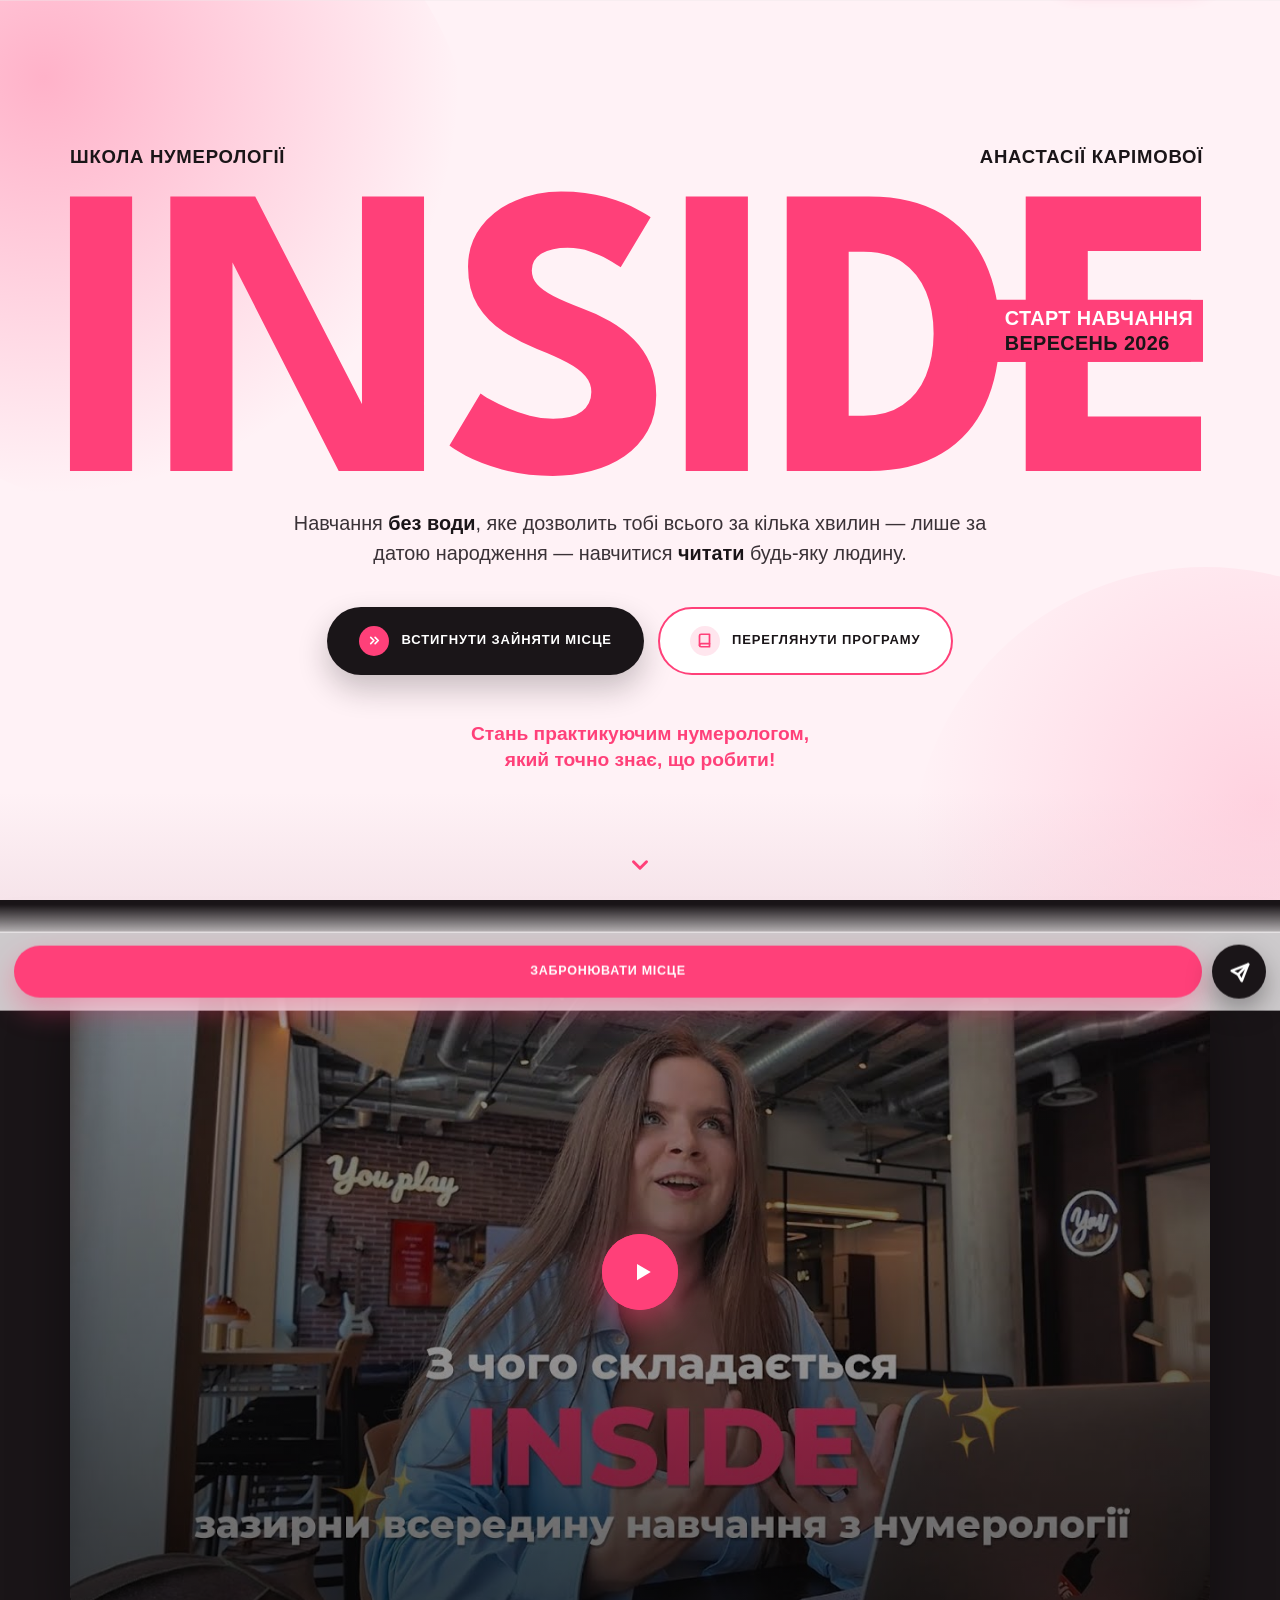
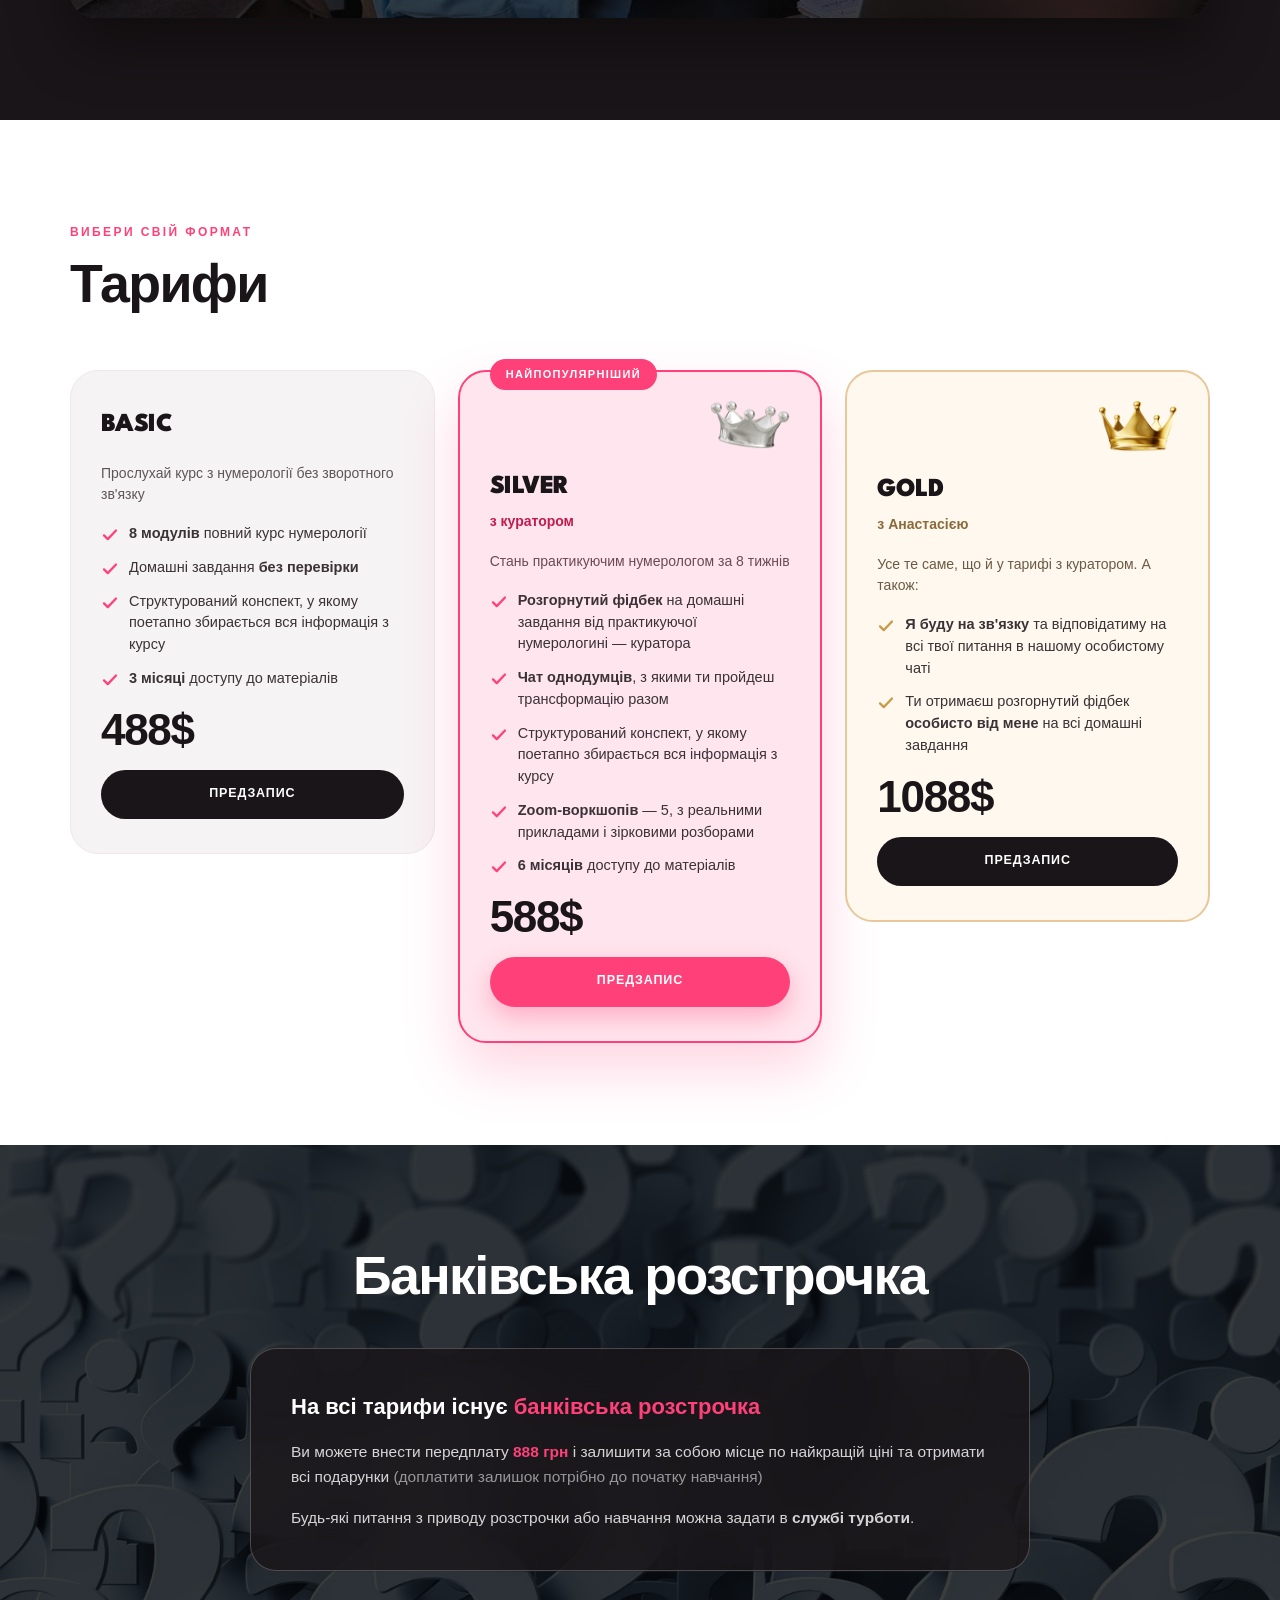
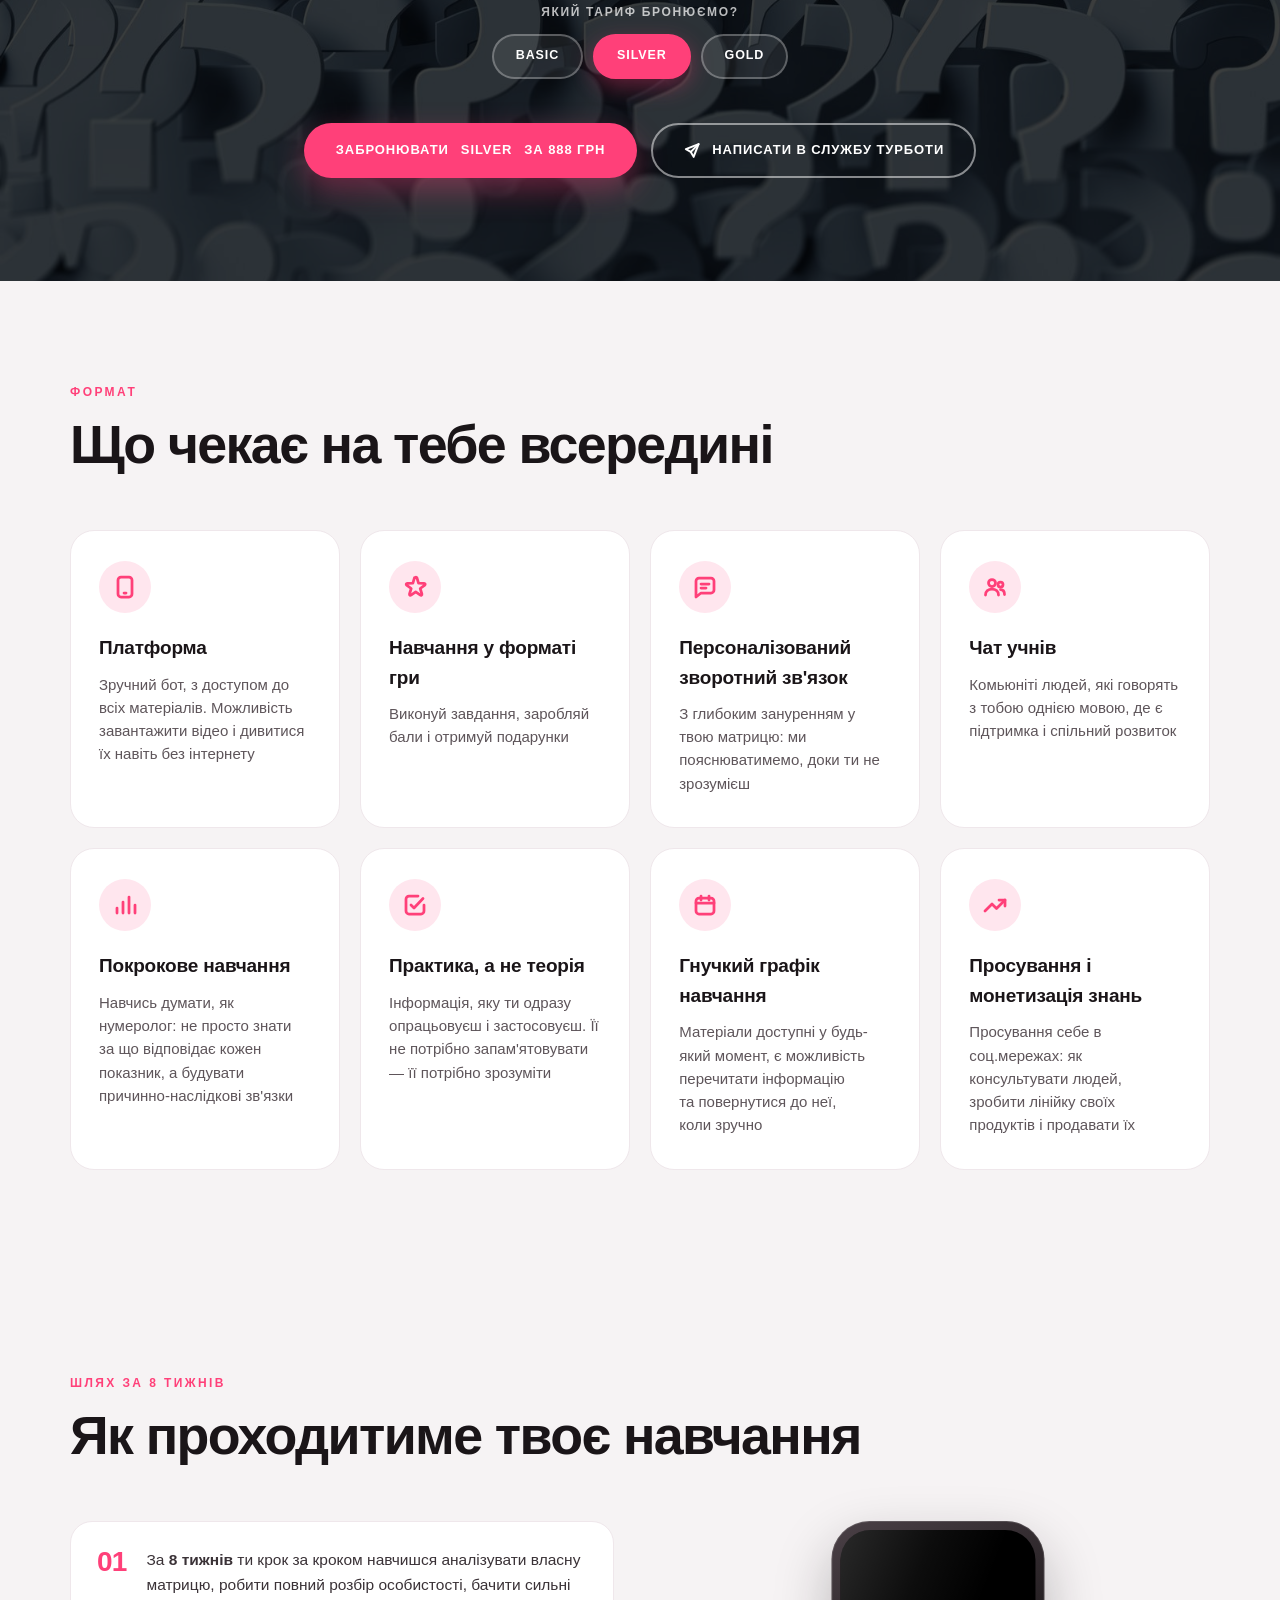
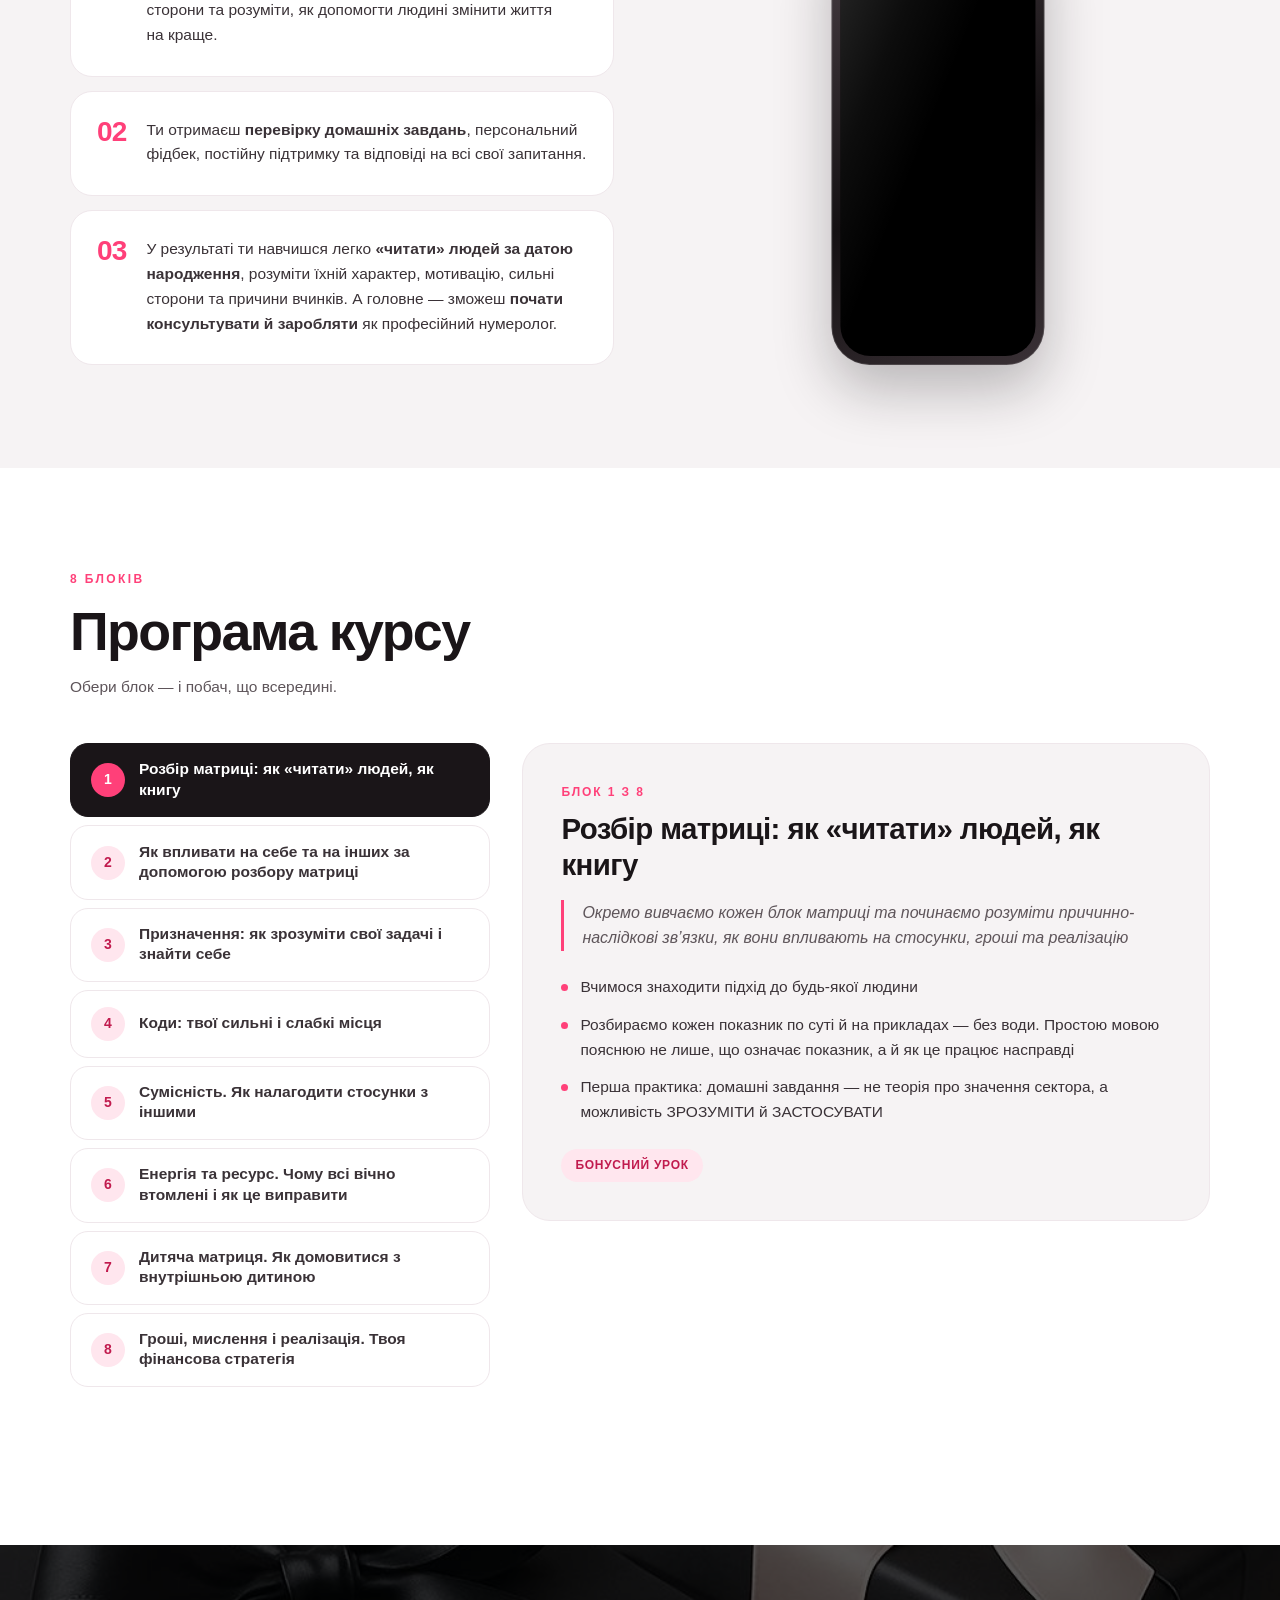
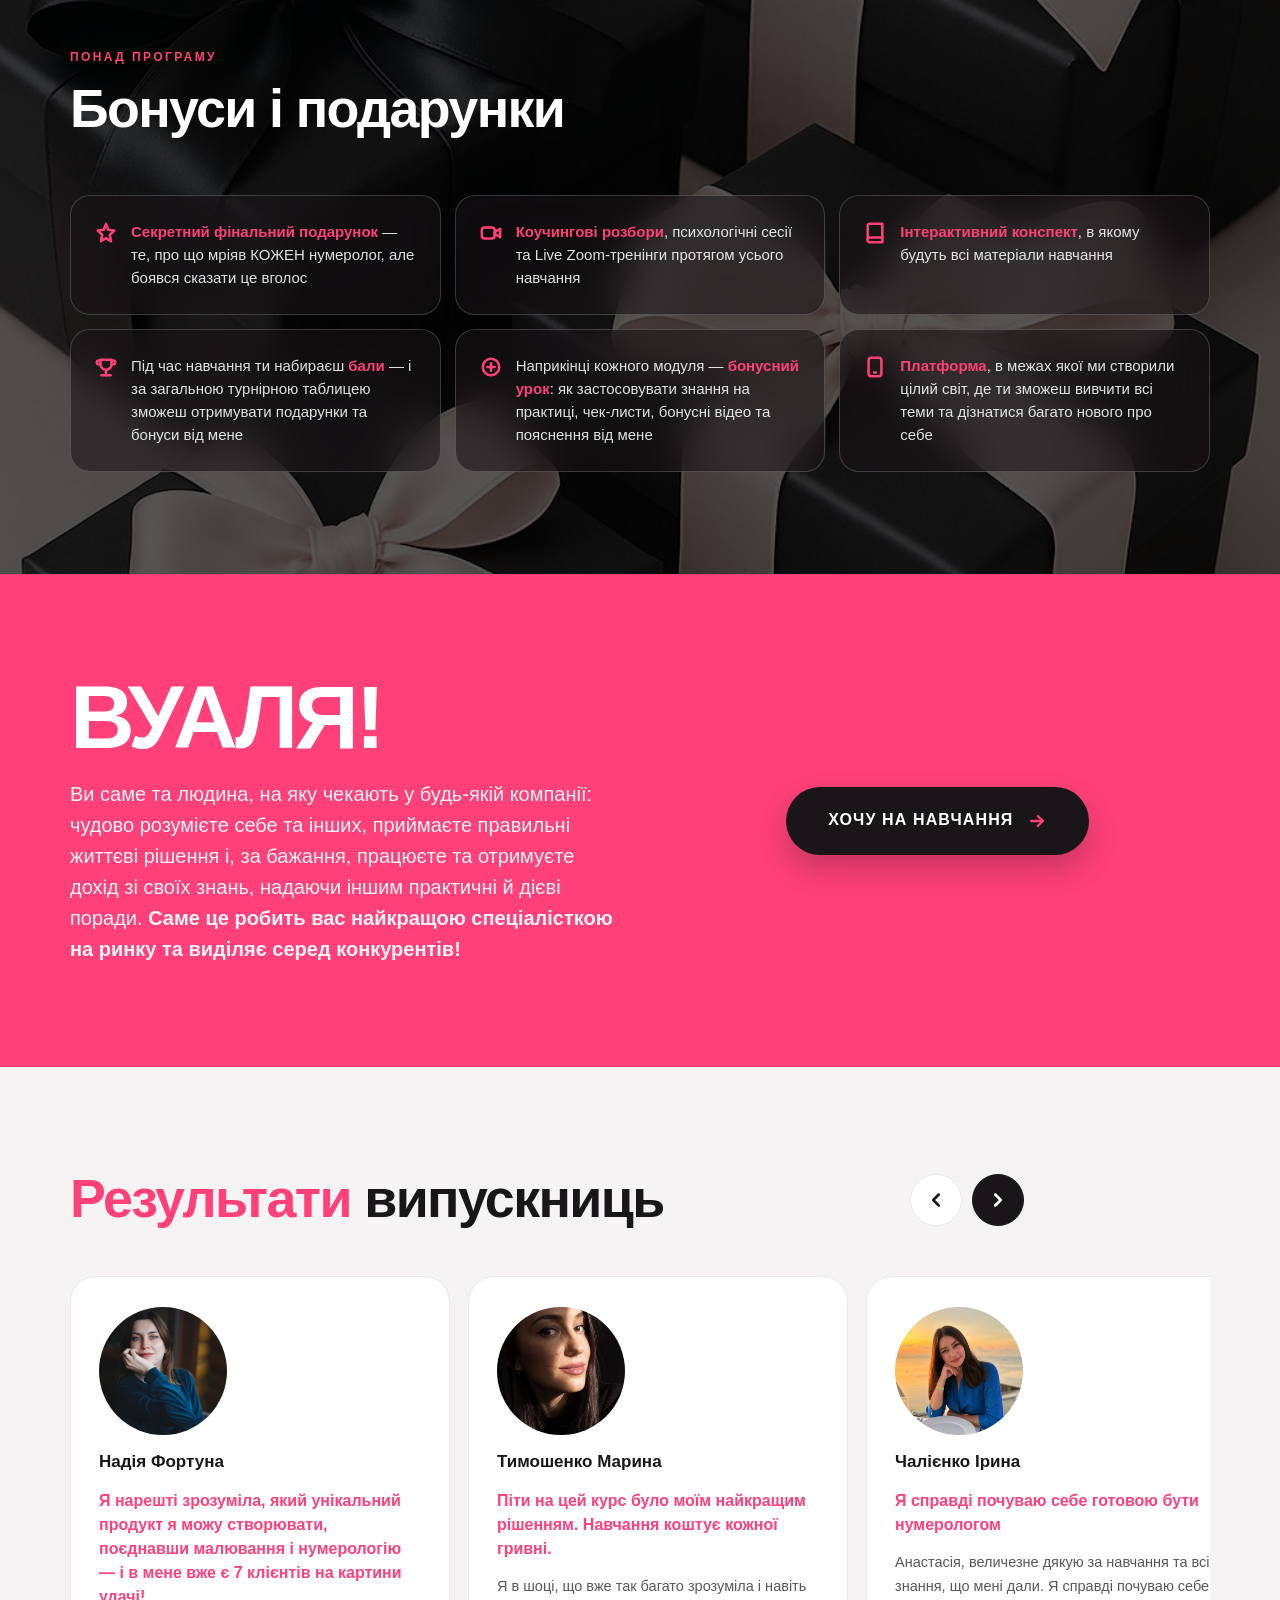
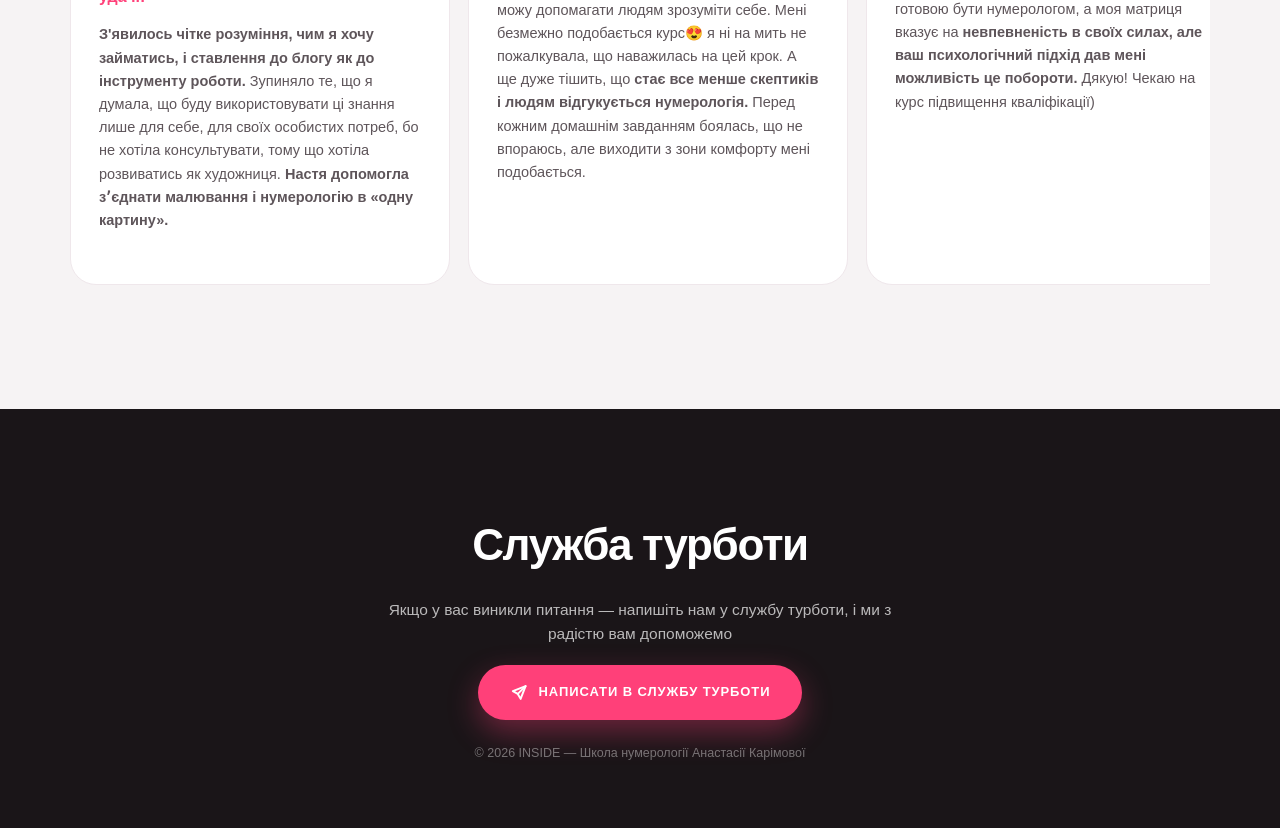
==== commit bb7404f1: "Правки по списку: тарифы, блок «Як проходитиме», бонусы, выбор тарифа - Тарифы: сетка либо 3 в ряд (" ====
--- a/index.html
+++ b/index.html
@@ -29,7 +29,7 @@
 
 <!-- ?v= — метка версии. Меняешь css/js — увеличь число,
      иначе у посетителей останется старая версия из кэша браузера. -->
-<link rel="stylesheet" href="css/style.css?v=33">
+<link rel="stylesheet" href="css/style.css?v=35">
 <script>document.documentElement.classList.add('js');</script>
 
 <!-- ============================================================
@@ -97,9 +97,9 @@
     <a href="#top" class="topbar__logo">INSIDE</a>
 
     <nav class="topbar__nav" id="navlinks">
+      <a href="#tariffs" data-nav="tariffs">Тарифи</a>
       <a href="#about"   data-nav="about">Всередині</a>
       <a href="#program" data-nav="program">Програма</a>
-      <a href="#tariffs" data-nav="tariffs">Тарифи</a>
       <a href="#reviews" data-nav="reviews">Відгуки</a>
     </nav>
 
@@ -114,9 +114,9 @@
 
   <div class="mobilemenu" id="mobilemenu" hidden>
     <nav>
+      <a href="#tariffs" data-mnav>Тарифи</a>
       <a href="#about"   data-mnav>Всередині</a>
       <a href="#program" data-mnav>Програма</a>
-      <a href="#tariffs" data-mnav>Тарифи</a>
       <a href="#reviews" data-mnav>Відгуки</a>
       <a href="#support" data-mnav>Служба турботи</a>
     </nav>
@@ -221,7 +221,7 @@
     <div class="tariffs__grid">
 
       <article class="tcard" data-reveal>
-        <h3 class="tcard__name">Basic</h3>
+        <h3 class="tcard__name">BASIC</h3>
         <p class="tcard__tag">Прослухай курс з нумерології без зворотного зв'язку</p>
         <ul class="ticks">
           <li><svg viewBox="0 0 24 24" aria-hidden="true"><path d="m4 12.5 5 5L20 6"/></svg><span><b>8 модулів</b> повний курс нумерології</span></li>
@@ -230,7 +230,7 @@
           <li><svg viewBox="0 0 24 24" aria-hidden="true"><path d="m4 12.5 5 5L20 6"/></svg><span><b>3 місяці</b> доступу до матеріалів</span></li>
         </ul>
         <p class="tcard__price">488$</p>
-        <a href="#REPLACE-payment-basic" class="tcard__btn tcard__btn--dark" data-cta="tariff-basic">Предзапис</a>
+        <a href="#booking" class="tcard__btn tcard__btn--dark" data-pick="basic" data-cta="tariff-basic">Предзапис</a>
       </article>
 
       <article class="tcard tcard--silver" data-reveal>
@@ -246,7 +246,7 @@
           <li><svg viewBox="0 0 24 24" aria-hidden="true"><path d="m4 12.5 5 5L20 6"/></svg><span><b>6 місяців</b> доступу до матеріалів</span></li>
         </ul>
         <p class="tcard__price">588$</p>
-        <a href="#REPLACE-payment-silver" class="tcard__btn tcard__btn--pink" data-cta="tariff-silver">Предзапис</a>
+        <a href="#booking" class="tcard__btn tcard__btn--pink" data-pick="silver" data-cta="tariff-silver">Предзапис</a>
       </article>
 
       <article class="tcard tcard--gold" data-reveal>
@@ -258,7 +258,7 @@
           <li><svg viewBox="0 0 24 24" aria-hidden="true"><path d="m4 12.5 5 5L20 6"/></svg><span>Ти отримаєш розгорнутий фідбек <b>особисто від мене</b> на всі домашні завдання</span></li>
         </ul>
         <p class="tcard__price">1088$</p>
-        <a href="#REPLACE-payment-gold" class="tcard__btn tcard__btn--dark" data-cta="tariff-gold">Предзапис</a>
+        <a href="#booking" class="tcard__btn tcard__btn--dark" data-pick="gold" data-cta="tariff-gold">Предзапис</a>
       </article>
 
     </div>
@@ -266,10 +266,10 @@
 </section>
 
 <!-- ═══════════════ РОЗСТРОЧКА ═══════════════ -->
-<section class="questions photosec">
+<section class="questions photosec" id="booking">
   <img class="photosec__bg" src="assets/img/bg/questions.jpg" alt="" loading="lazy" decoding="async">
   <div class="wrap wrap--narrow questions__inner">
-    <h2 class="h2 h2--light" data-reveal>Залишились питання?</h2>
+    <h2 class="h2 h2--light" data-reveal>Банківська розстрочка</h2>
 
     <div class="qcard" data-reveal>
       <p class="qcard__title">На всі тарифи існує <span class="pink">банківська розстрочка</span></p>
@@ -277,8 +277,23 @@
       <p>Будь-які питання з приводу розстрочки або навчання можна задати в <b>службі турботи</b>.</p>
     </div>
 
+    <!-- Выбор тарифа для брони. Кнопки «Предзапис» в карточках тарифов
+         ведут сюда и сразу отмечают нужный вариант. -->
+    <div class="picker" data-reveal>
+      <p class="picker__label" id="pickerLabel">Який тариф бронюємо?</p>
+      <div class="picker__opts" role="radiogroup" aria-labelledby="pickerLabel">
+        <button type="button" class="picker__opt" role="radio" aria-checked="false" data-tariff="basic">BASIC</button>
+        <button type="button" class="picker__opt" role="radio" aria-checked="true"  data-tariff="silver">SILVER</button>
+        <button type="button" class="picker__opt" role="radio" aria-checked="false" data-tariff="gold">GOLD</button>
+      </div>
+    </div>
+
     <div class="questions__cta">
-      <a href="#REPLACE-payment-deposit" class="btn btn--pink" data-cta="deposit">Забронювати місце за 888 грн</a>
+      <!-- href подставить, когда появятся ссылки оплаты:
+           REPLACE-payment-deposit-basic / -silver / -gold -->
+      <a href="#REPLACE-payment-deposit" class="btn btn--pink" id="bookBtn" data-cta="deposit">
+        Забронювати <span id="bookTariff">SILVER</span> за 888 грн
+      </a>
       <a href="https://t.me/anastasikarimova" target="_blank" rel="noopener" class="btn btn--outline-light" data-cta="support-1">
         <svg class="btn__tg" viewBox="0 0 24 24" aria-hidden="true"><path d="M22 3 11 14"/><path d="M22 3l-7 18-4-7-7-4z"/></svg>
         Написати в службу турботи
@@ -316,7 +331,7 @@
       <article class="fcard" data-reveal>
         <span class="fcard__ico"><svg viewBox="0 0 24 24" aria-hidden="true"><circle cx="9" cy="8" r="3.5"/><path d="M2.5 20c0-3.6 2.9-6 6.5-6s6.5 2.4 6.5 6"/><circle cx="17.5" cy="9.5" r="2.5"/><path d="M17.5 14.5c2.6 0 4 1.8 4 5"/></svg></span>
         <h3>Чат учнів</h3>
-        <p>Який не буде видалено після завершення навчання. Комьюніті людей, які говорять з тобою однією мовою, де є підтримка і спільний розвиток</p>
+        <p>Комьюніті людей, які говорять з тобою однією мовою, де є підтримка і спільний розвиток</p>
       </article>
 
       <article class="fcard" data-reveal>
@@ -357,19 +372,15 @@
       <ol class="how__list">
         <li data-reveal>
           <span class="how__num">01</span>
-          <p>За <b>8 тижнів</b> ти поетапно опановуєш повний розбір матриці — для себе та будь-якої людини. <b>Це не просто вивчення теорії</b> — ми одразу разом застосовуємо її на практиці: на прикладі твоєї матриці, матриць близьких та відомих людей.</p>
+          <p>За <b>8 тижнів</b> ти крок за кроком навчишся аналізувати власну матрицю, робити повний розбір особистості, бачити сильні сторони та розуміти, як допомогти людині змінити життя на краще.</p>
         </li>
         <li data-reveal>
           <span class="how__num">02</span>
-          <p>Ти отримуєш <b>рекомендації та фідбек</b> на домашні завдання від куратора або Анастасії (залежно від обраного тарифу), постійну підтримку й відповіді на всі запитання.</p>
+          <p>Ти отримаєш <b>перевірку домашніх завдань</b>, персональний фідбек, постійну підтримку та відповіді на всі свої запитання.</p>
         </li>
         <li data-reveal>
           <span class="how__num">03</span>
-          <p><b>Жодних уроків з «водою»</b>, поверхневих знань чи інформації, яку неможливо застосувати. Ти більше не відчуватимеш нестачі знань або невпевненості у своїх порадах іншим.</p>
-        </li>
-        <li data-reveal>
-          <span class="how__num">04</span>
-          <p>У результаті ти <b>почнеш консультувати</b> — «читати» людей як книгу, розуміти їхню мотивацію та бажання. А головне — ти краще зрозумієш себе: що тобі робити далі і куди рухатися, та зможеш <b>перетворити нумерологію на джерело доходу</b></p>
+          <p>У результаті ти навчишся легко <b>«читати» людей за датою народження</b>, розуміти їхній характер, мотивацію, сильні сторони та причини вчинків. А головне — зможеш <b>почати консультувати й заробляти</b> як професійний нумеролог.</p>
         </li>
       </ol>
 
@@ -411,16 +422,12 @@
 
     <div class="bonuses__grid">
       <div class="bcard" data-reveal>
-        <svg viewBox="0 0 24 24" aria-hidden="true"><rect x="3" y="8" width="18" height="13" rx="2"/><path d="M12 8v13"/><path d="M3 13h18"/><path d="M12 8S9.5 3 7.5 4.5 9 8 12 8s4.5 0 4-2.5S12 8 12 8z"/></svg>
-        <span>Протягом навчання ти отримуватимеш додаткові <b class="pink">чек-листи, бонусні відео</b> та пояснення від мене</span>
-      </div>
-      <div class="bcard" data-reveal>
         <svg viewBox="0 0 24 24" aria-hidden="true"><path d="M12 2 9.6 8.4 3 9.4l4.8 4.5L6.6 21 12 17.6 17.4 21l-1.2-7.1L21 9.4l-6.6-1z"/></svg>
         <span><b class="pink">Секретний фінальний подарунок</b> — те, про що мріяв КОЖЕН нумеролог, але боявся сказати це вголос</span>
       </div>
       <div class="bcard" data-reveal>
         <svg viewBox="0 0 24 24" aria-hidden="true"><rect x="2" y="6" width="14" height="12" rx="3"/><path d="m16 11 6-3.5v9L16 13z"/></svg>
-        <span><b class="pink">5 зум-воркшопів</b> з різними дуже актуальними темами (поки без спойлерів, дізнаєтеся на навчанні)</span>
+        <span><b class="pink">Коучингові розбори</b>, психологічні сесії та Live Zoom-тренінги протягом усього навчання</span>
       </div>
       <div class="bcard" data-reveal>
         <svg viewBox="0 0 24 24" aria-hidden="true"><path d="M4 19.5A2.5 2.5 0 0 1 6.5 17H20"/><path d="M6.5 2H20v20H6.5A2.5 2.5 0 0 1 4 19.5v-15A2.5 2.5 0 0 1 6.5 2z"/></svg>
@@ -432,15 +439,11 @@
       </div>
       <div class="bcard" data-reveal>
         <svg viewBox="0 0 24 24" aria-hidden="true"><circle cx="12" cy="12" r="9"/><path d="M12 8v8"/><path d="M8 12h8"/></svg>
-        <span>Наприкінці кожного модуля — <b class="pink">бонусний урок</b>: як застосовувати знання на практиці</span>
+        <span>Наприкінці кожного модуля — <b class="pink">бонусний урок</b>: як застосовувати знання на практиці, чек-листи, бонусні відео та пояснення від мене</span>
       </div>
       <div class="bcard" data-reveal>
         <svg viewBox="0 0 24 24" aria-hidden="true"><rect x="5" y="2" width="14" height="20" rx="3"/><path d="M11 18h2"/></svg>
         <span><b class="pink">Платформа</b>, в межах якої ми створили цілий світ, де ти зможеш вивчити всі теми та дізнатися багато нового про себе</span>
-      </div>
-      <div class="bcard" data-reveal>
-        <svg viewBox="0 0 24 24" aria-hidden="true"><path d="M13 2 4 14h7l-1 8 9-12h-7z"/></svg>
-        <span>Функція, яка дозволить тобі <b class="pink">пришвидшити свою роботу</b>, глибше зануритись у матеріал і швидше почати заробляти <small>(отримають у подарунок ті, хто дійде до фіналу)</small></span>
       </div>
     </div>
   </div>
@@ -604,6 +607,6 @@
   </a>
 </div>
 
-<script src="js/main.js?v=33" defer></script>
+<script src="js/main.js?v=35" defer></script>
 </body>
 </html>
--- a/css/style.css
+++ b/css/style.css
@@ -357,9 +357,14 @@
 
 /* ═══════════════ ТАРИФИ ═══════════════ */
 .tariffs{ background:var(--card); padding:var(--pad-section) 0; }
+/* Либо все три в ряд, либо по одной в столбец. Промежуточного «2+1»
+   быть не должно: auto-fit раньше давал именно его на планшете. */
 .tariffs__grid{
-  display:grid; grid-template-columns:repeat(auto-fit,minmax(290px,1fr));
+  display:grid; grid-template-columns:1fr;
   gap:clamp(16px,1.8vw,26px); align-items:start;
+}
+@media (min-width:940px){
+  .tariffs__grid{ grid-template-columns:repeat(3,minmax(0,1fr)); }
 }
 .tcard{
   position:relative;
@@ -438,6 +443,31 @@
   color:rgba(255,255,255,.82);
 }
 .qcard__title{ font-size:clamp(17px,1.8vw,22px); font-weight:800; color:#fff; }
+/* ---- Выбор тарифа для брони ---- */
+.picker{ margin-top:clamp(22px,2.8vw,32px); text-align:center; }
+.picker__label{
+  margin:0 0 12px;
+  font-size:12px; font-weight:800;
+  text-transform:uppercase; letter-spacing:.14em;
+  color:rgba(255,255,255,.72);
+}
+.picker__opts{ display:flex; flex-wrap:wrap; gap:10px; justify-content:center; }
+.picker__opt{
+  padding:calc(11px + var(--caps-nudge)) 22px calc(11px - var(--caps-nudge));
+  border-radius:999px; cursor:pointer;
+  font-size:12.5px; font-weight:800;
+  text-transform:uppercase; letter-spacing:.07em;
+  background:rgba(255,255,255,.08); color:#fff;
+  border:2px solid rgba(255,255,255,.28);
+  transition:background-color .18s ease, border-color .18s ease, color .18s ease;
+}
+.picker__opt:hover{ border-color:rgba(255,255,255,.6); }
+.picker__opt[aria-checked="true"]{
+  background:var(--pink); border-color:var(--pink); color:#fff;
+  box-shadow:0 8px 22px rgba(255,64,121,.36);
+}
+.picker__opt:focus-visible{ outline:3px solid #fff; outline-offset:3px; }
+
 /* Один и тот же шаг сверху и снизу карточки — иначе ритм «плывёт»:
    было 34px над и 24px под ней. */
 .questions__cta{
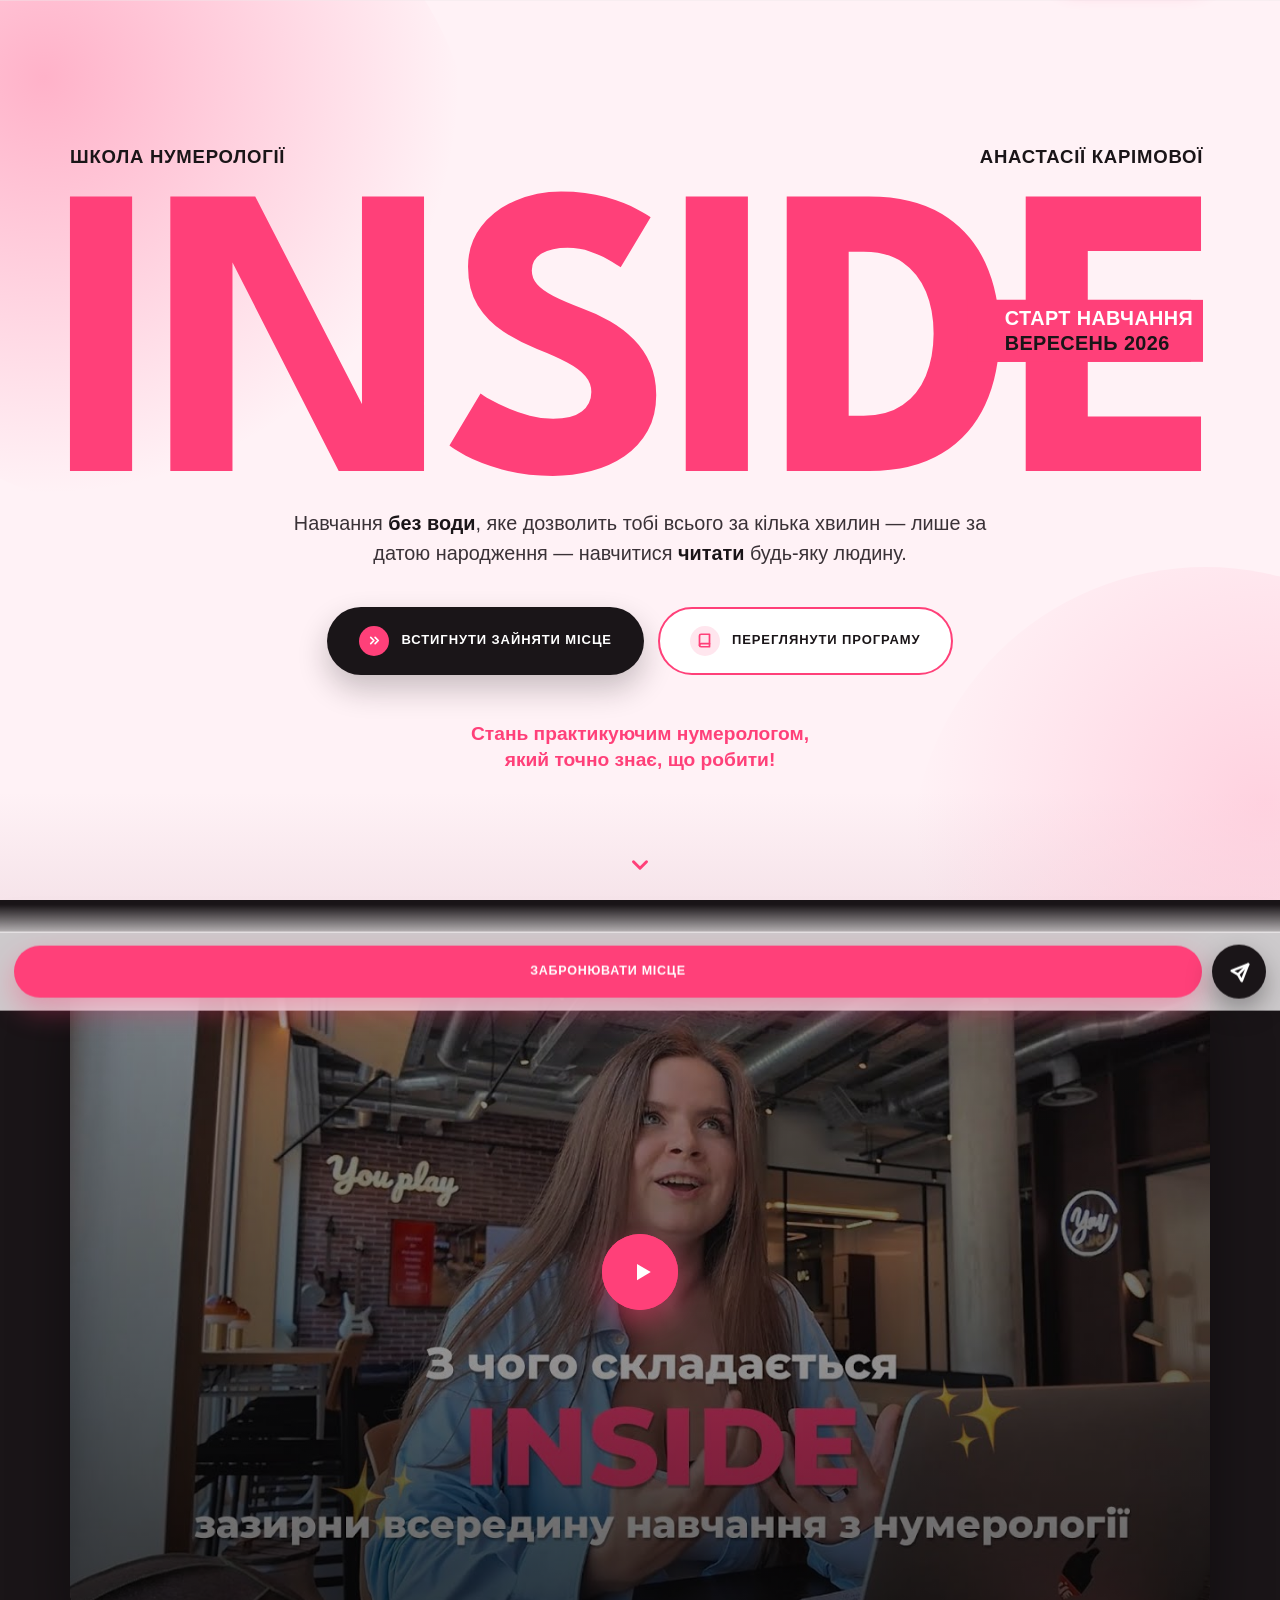
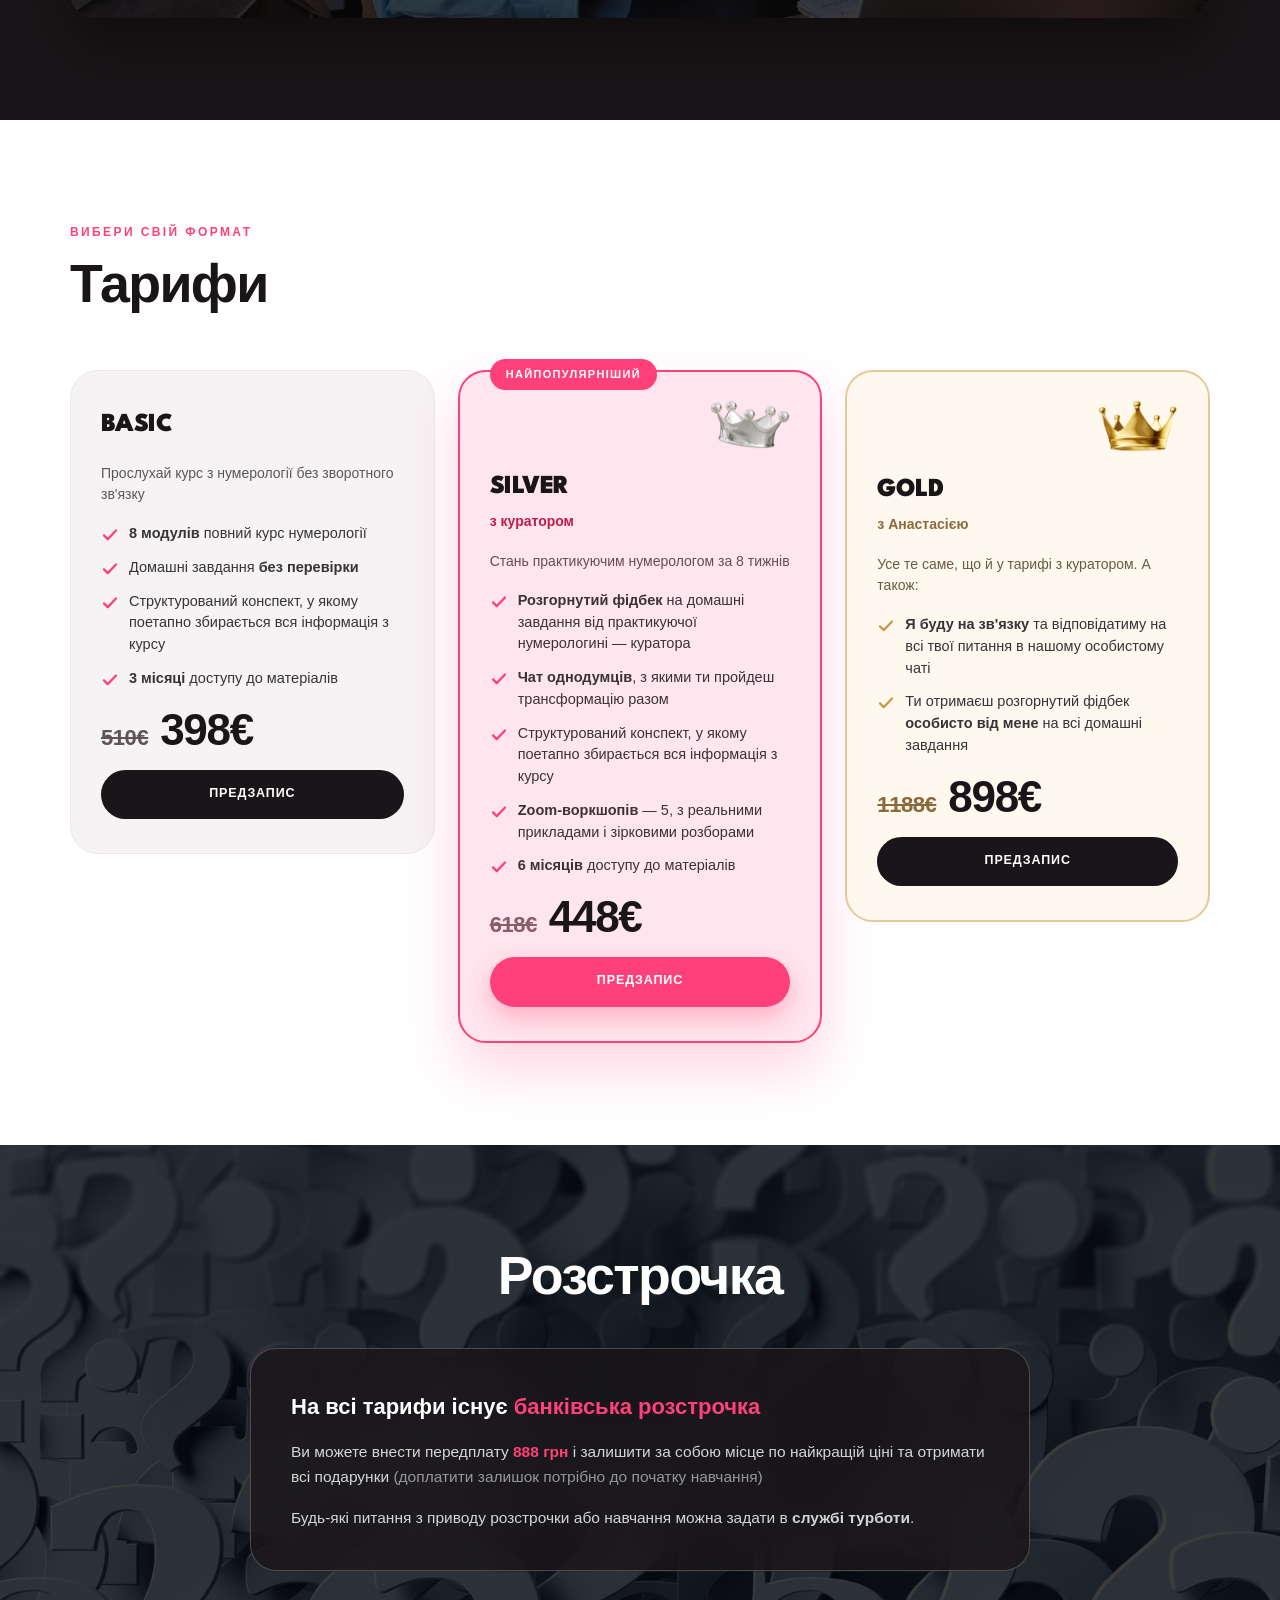
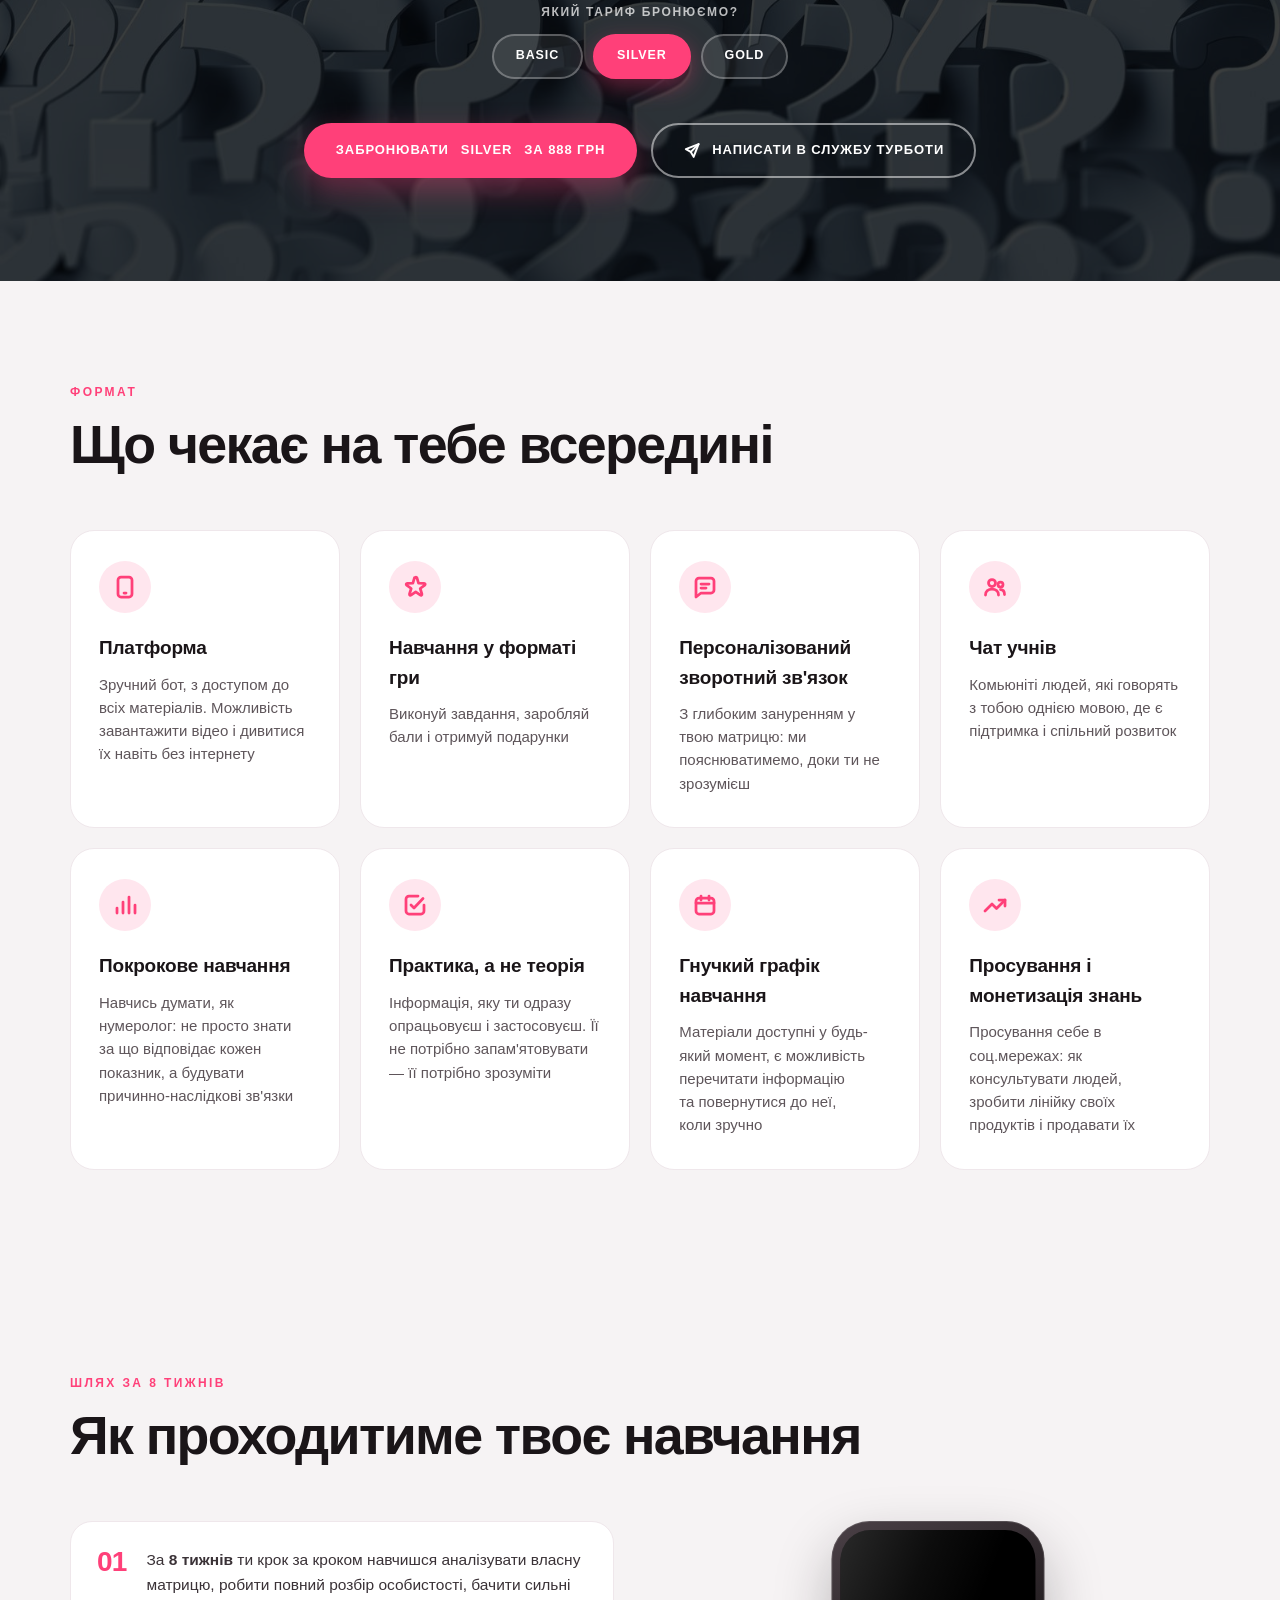
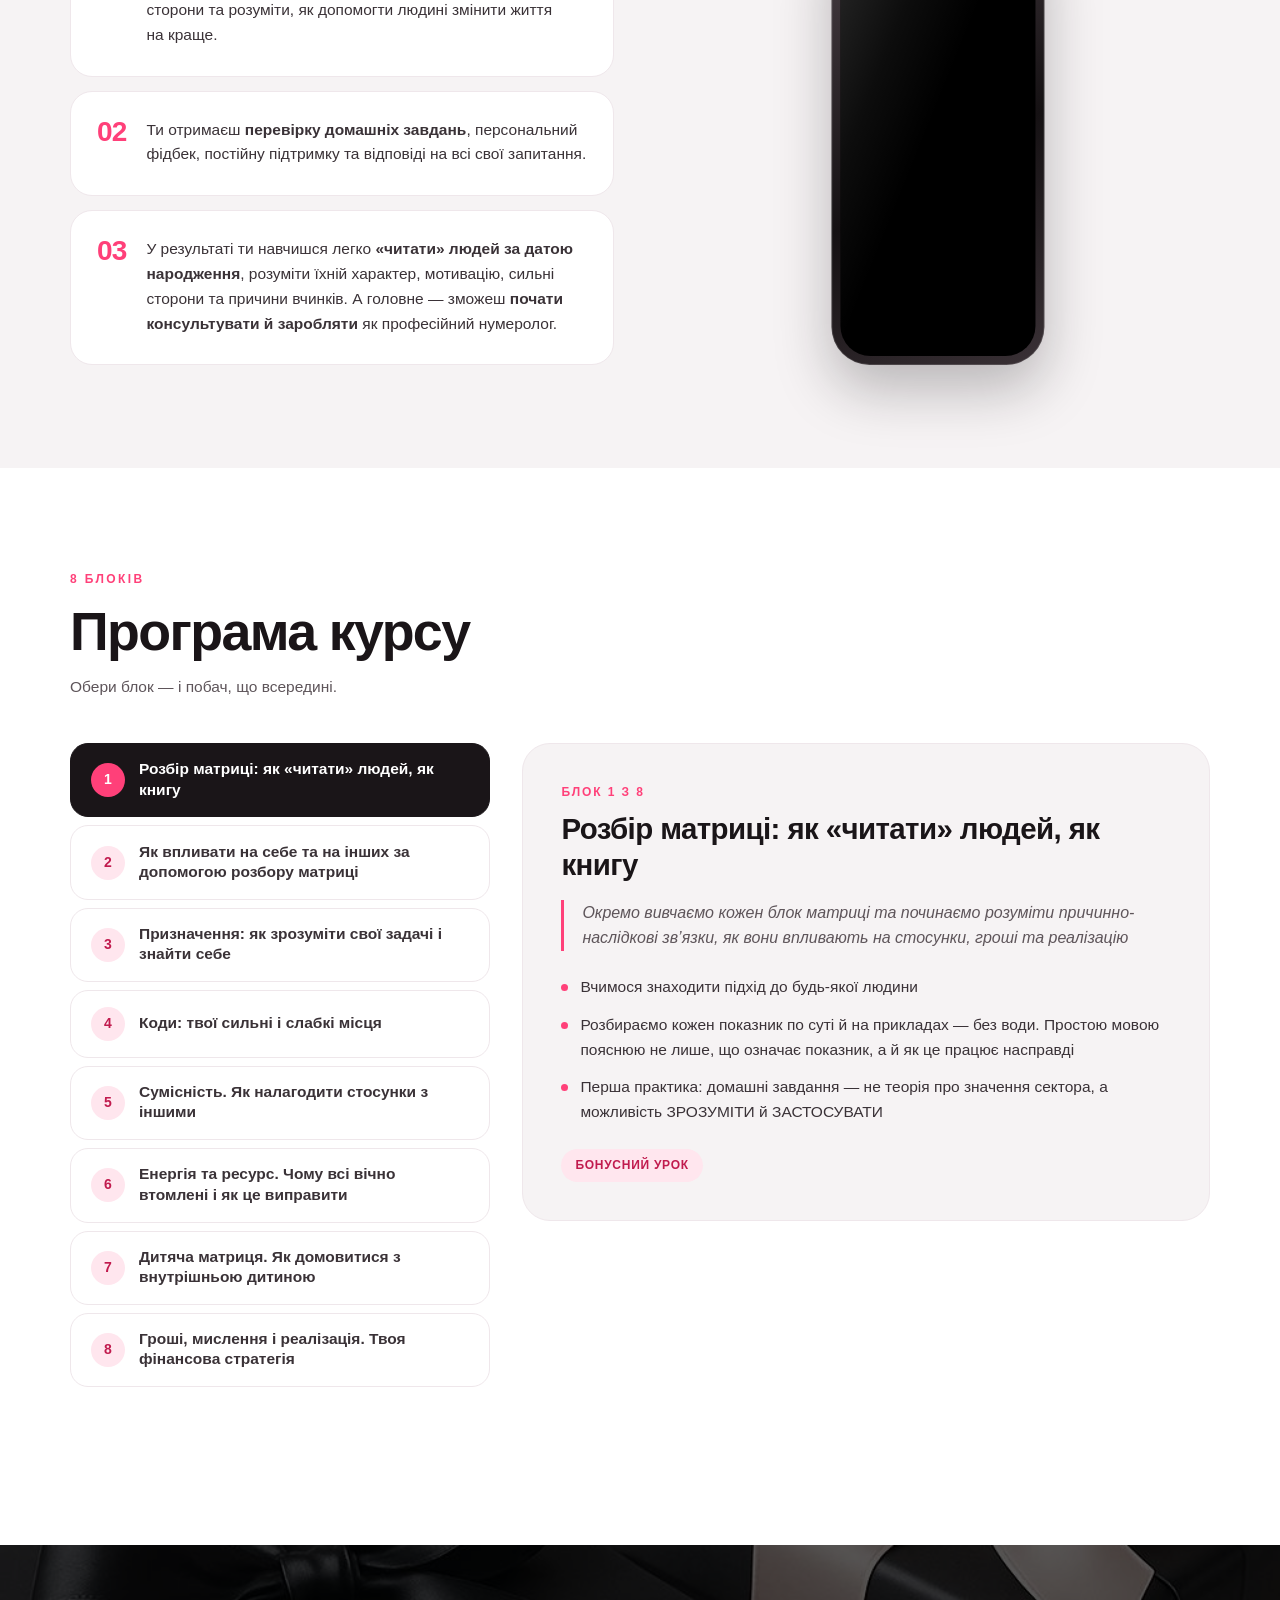
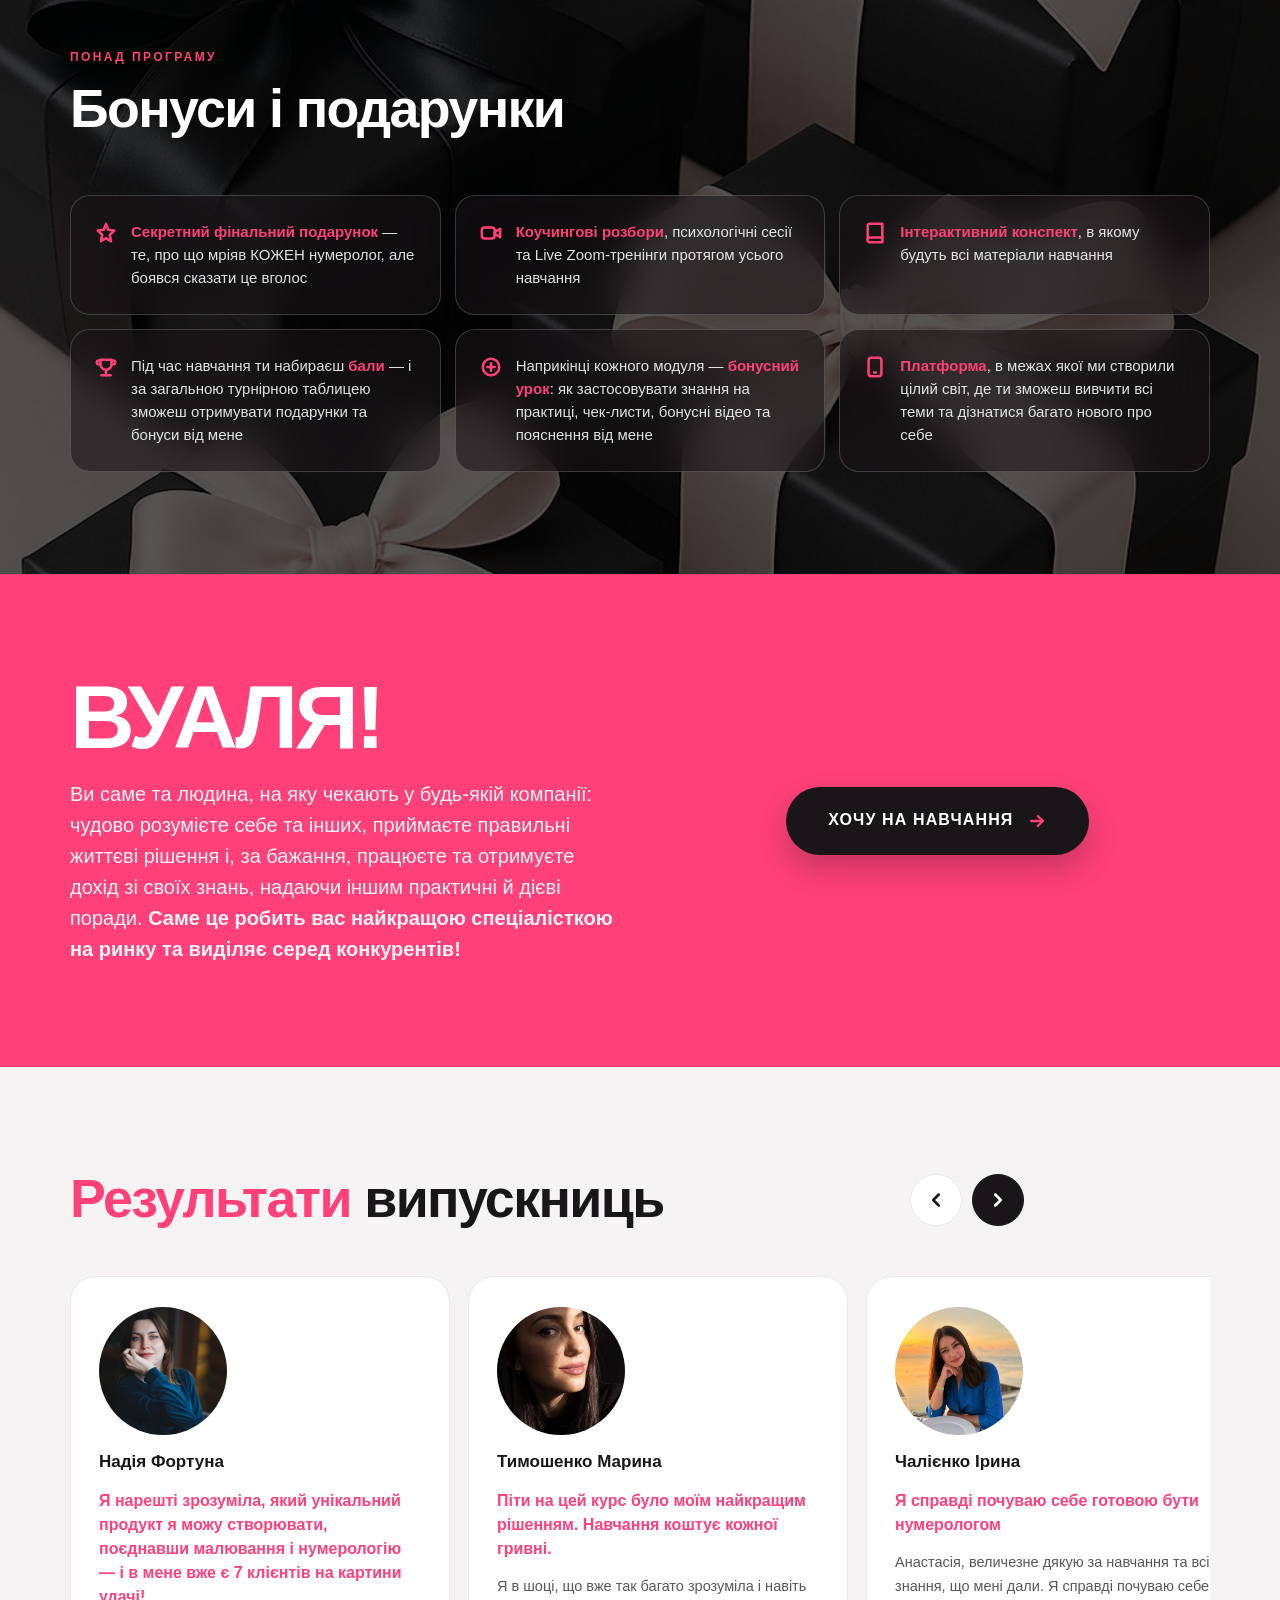
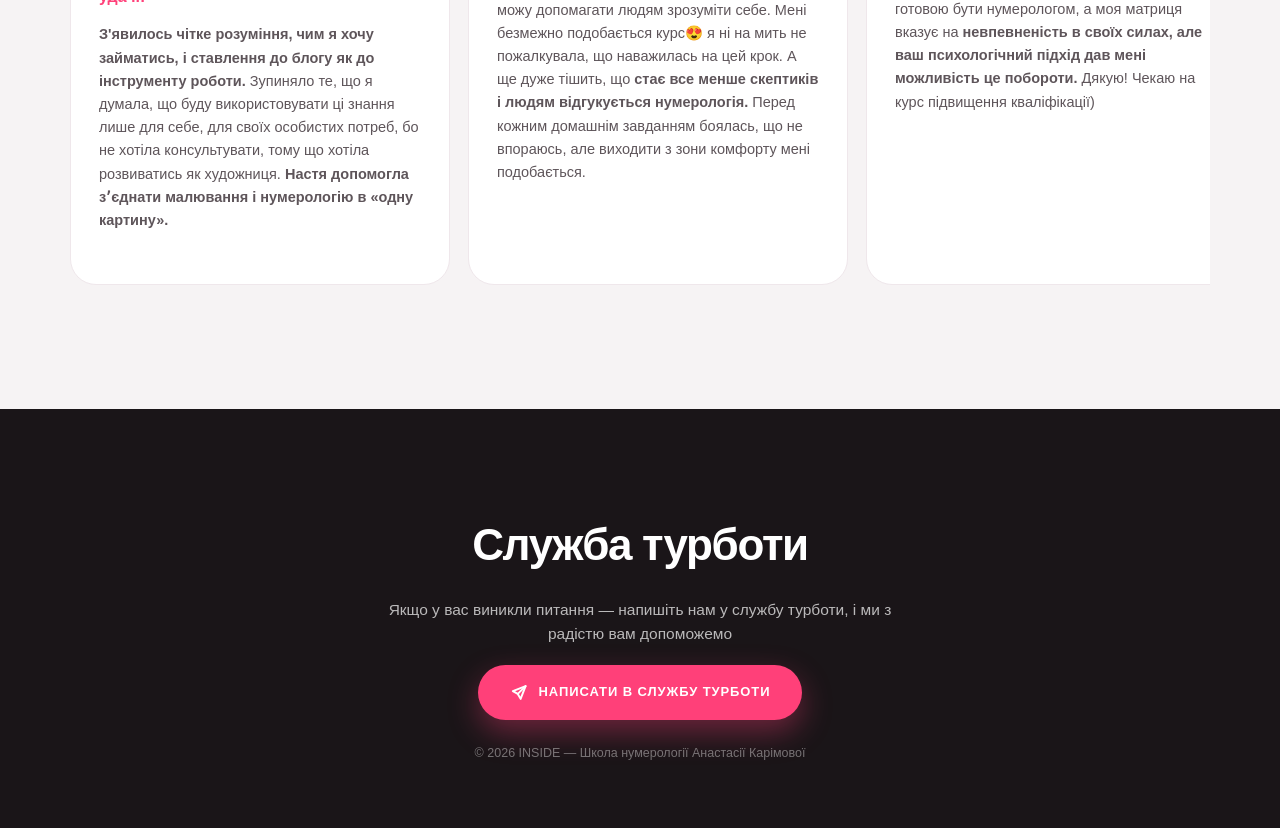
==== commit 27e68d5f: "Цены в евро со старой перечёркнутой, заголовок «Розстрочка» - BASIC  510€ -> 398€ - SILVER 618€ -> 4" ====
--- a/index.html
+++ b/index.html
@@ -29,7 +29,7 @@
 
 <!-- ?v= — метка версии. Меняешь css/js — увеличь число,
      иначе у посетителей останется старая версия из кэша браузера. -->
-<link rel="stylesheet" href="css/style.css?v=35">
+<link rel="stylesheet" href="css/style.css?v=36">
 <script>document.documentElement.classList.add('js');</script>
 
 <!-- ============================================================
@@ -80,9 +80,9 @@
   "provider": { "@type": "Organization", "name": "INSIDE", "url": "https://REPLACE-ME.com/" },
   "hasCourseInstance": { "@type": "CourseInstance", "courseMode": "online", "courseWorkload": "P8W" },
   "offers": [
-    { "@type": "Offer", "name": "Basic",  "price": "488",  "priceCurrency": "USD", "category": "Предзапис" },
-    { "@type": "Offer", "name": "Silver", "price": "588",  "priceCurrency": "USD", "category": "Предзапис" },
-    { "@type": "Offer", "name": "Gold",   "price": "1088", "priceCurrency": "USD", "category": "Предзапис" }
+    { "@type": "Offer", "name": "Basic",  "price": "398", "priceCurrency": "EUR", "category": "Предзапис" },
+    { "@type": "Offer", "name": "Silver", "price": "448", "priceCurrency": "EUR", "category": "Предзапис" },
+    { "@type": "Offer", "name": "Gold",   "price": "898", "priceCurrency": "EUR", "category": "Предзапис" }
   ]
 }
 </script>
@@ -229,7 +229,7 @@
           <li><svg viewBox="0 0 24 24" aria-hidden="true"><path d="m4 12.5 5 5L20 6"/></svg><span>Структурований конспект, у якому поетапно збирається вся інформація з курсу</span></li>
           <li><svg viewBox="0 0 24 24" aria-hidden="true"><path d="m4 12.5 5 5L20 6"/></svg><span><b>3 місяці</b> доступу до матеріалів</span></li>
         </ul>
-        <p class="tcard__price">488$</p>
+        <p class="tcard__price"><span class="sr-only">Стара ціна</span><span class="tcard__old">510€</span><span class="sr-only">Ціна передзапису</span><span class="tcard__new">398€</span></p>
         <a href="#booking" class="tcard__btn tcard__btn--dark" data-pick="basic" data-cta="tariff-basic">Предзапис</a>
       </article>
 
@@ -245,7 +245,7 @@
           <li><svg viewBox="0 0 24 24" aria-hidden="true"><path d="m4 12.5 5 5L20 6"/></svg><span><b>Zoom-воркшопів</b> — 5, з реальними прикладами і зірковими розборами</span></li>
           <li><svg viewBox="0 0 24 24" aria-hidden="true"><path d="m4 12.5 5 5L20 6"/></svg><span><b>6 місяців</b> доступу до матеріалів</span></li>
         </ul>
-        <p class="tcard__price">588$</p>
+        <p class="tcard__price"><span class="sr-only">Стара ціна</span><span class="tcard__old">618€</span><span class="sr-only">Ціна передзапису</span><span class="tcard__new">448€</span></p>
         <a href="#booking" class="tcard__btn tcard__btn--pink" data-pick="silver" data-cta="tariff-silver">Предзапис</a>
       </article>
 
@@ -257,7 +257,7 @@
           <li><svg viewBox="0 0 24 24" aria-hidden="true"><path d="m4 12.5 5 5L20 6"/></svg><span><b>Я буду на зв'язку</b> та відповідатиму на всі твої питання в нашому особистому чаті</span></li>
           <li><svg viewBox="0 0 24 24" aria-hidden="true"><path d="m4 12.5 5 5L20 6"/></svg><span>Ти отримаєш розгорнутий фідбек <b>особисто від мене</b> на всі домашні завдання</span></li>
         </ul>
-        <p class="tcard__price">1088$</p>
+        <p class="tcard__price"><span class="sr-only">Стара ціна</span><span class="tcard__old">1188€</span><span class="sr-only">Ціна передзапису</span><span class="tcard__new">898€</span></p>
         <a href="#booking" class="tcard__btn tcard__btn--dark" data-pick="gold" data-cta="tariff-gold">Предзапис</a>
       </article>
 
@@ -269,7 +269,7 @@
 <section class="questions photosec" id="booking">
   <img class="photosec__bg" src="assets/img/bg/questions.jpg" alt="" loading="lazy" decoding="async">
   <div class="wrap wrap--narrow questions__inner">
-    <h2 class="h2 h2--light" data-reveal>Банківська розстрочка</h2>
+    <h2 class="h2 h2--light" data-reveal>Розстрочка</h2>
 
     <div class="qcard" data-reveal>
       <p class="qcard__title">На всі тарифи існує <span class="pink">банківська розстрочка</span></p>
@@ -607,6 +607,6 @@
   </a>
 </div>
 
-<script src="js/main.js?v=35" defer></script>
+<script src="js/main.js?v=36" defer></script>
 </body>
 </html>
--- a/css/style.css
+++ b/css/style.css
@@ -402,7 +402,27 @@
   font-size:14px; font-weight:600; letter-spacing:0;
 }
 .tcard__tag{ font-size:14px; line-height:1.5; color:var(--ink-soft); }
-.tcard__price{ margin-top:auto; font-size:44px; font-weight:900; letter-spacing:-.03em; line-height:1; }
+/* Цена: перечёркнутая старая рядом с актуальной */
+.tcard__price{
+  margin-top:auto;
+  display:flex; align-items:baseline; flex-wrap:wrap; gap:12px;
+  line-height:1;
+}
+.tcard__old{
+  font-size:22px; font-weight:700; letter-spacing:-.02em;
+  color:var(--ink-soft); text-decoration:line-through;
+  text-decoration-thickness:2px;
+}
+.tcard__new{ font-size:44px; font-weight:900; letter-spacing:-.03em; }
+.tcard--silver .tcard__old{ color:#8A5C68; }
+.tcard--gold .tcard__old{ color:var(--gold-ink); }
+
+/* видно только скринридеру — чтобы две цены подряд не читались как одна */
+.sr-only{
+  position:absolute; width:1px; height:1px;
+  margin:-1px; padding:0; overflow:hidden;
+  clip-path:inset(50%); white-space:nowrap; border:0;
+}
 .tcard__btn{
   text-align:center; border-radius:999px;
   padding:calc(15px + var(--caps-nudge)) 26px calc(15px - var(--caps-nudge));
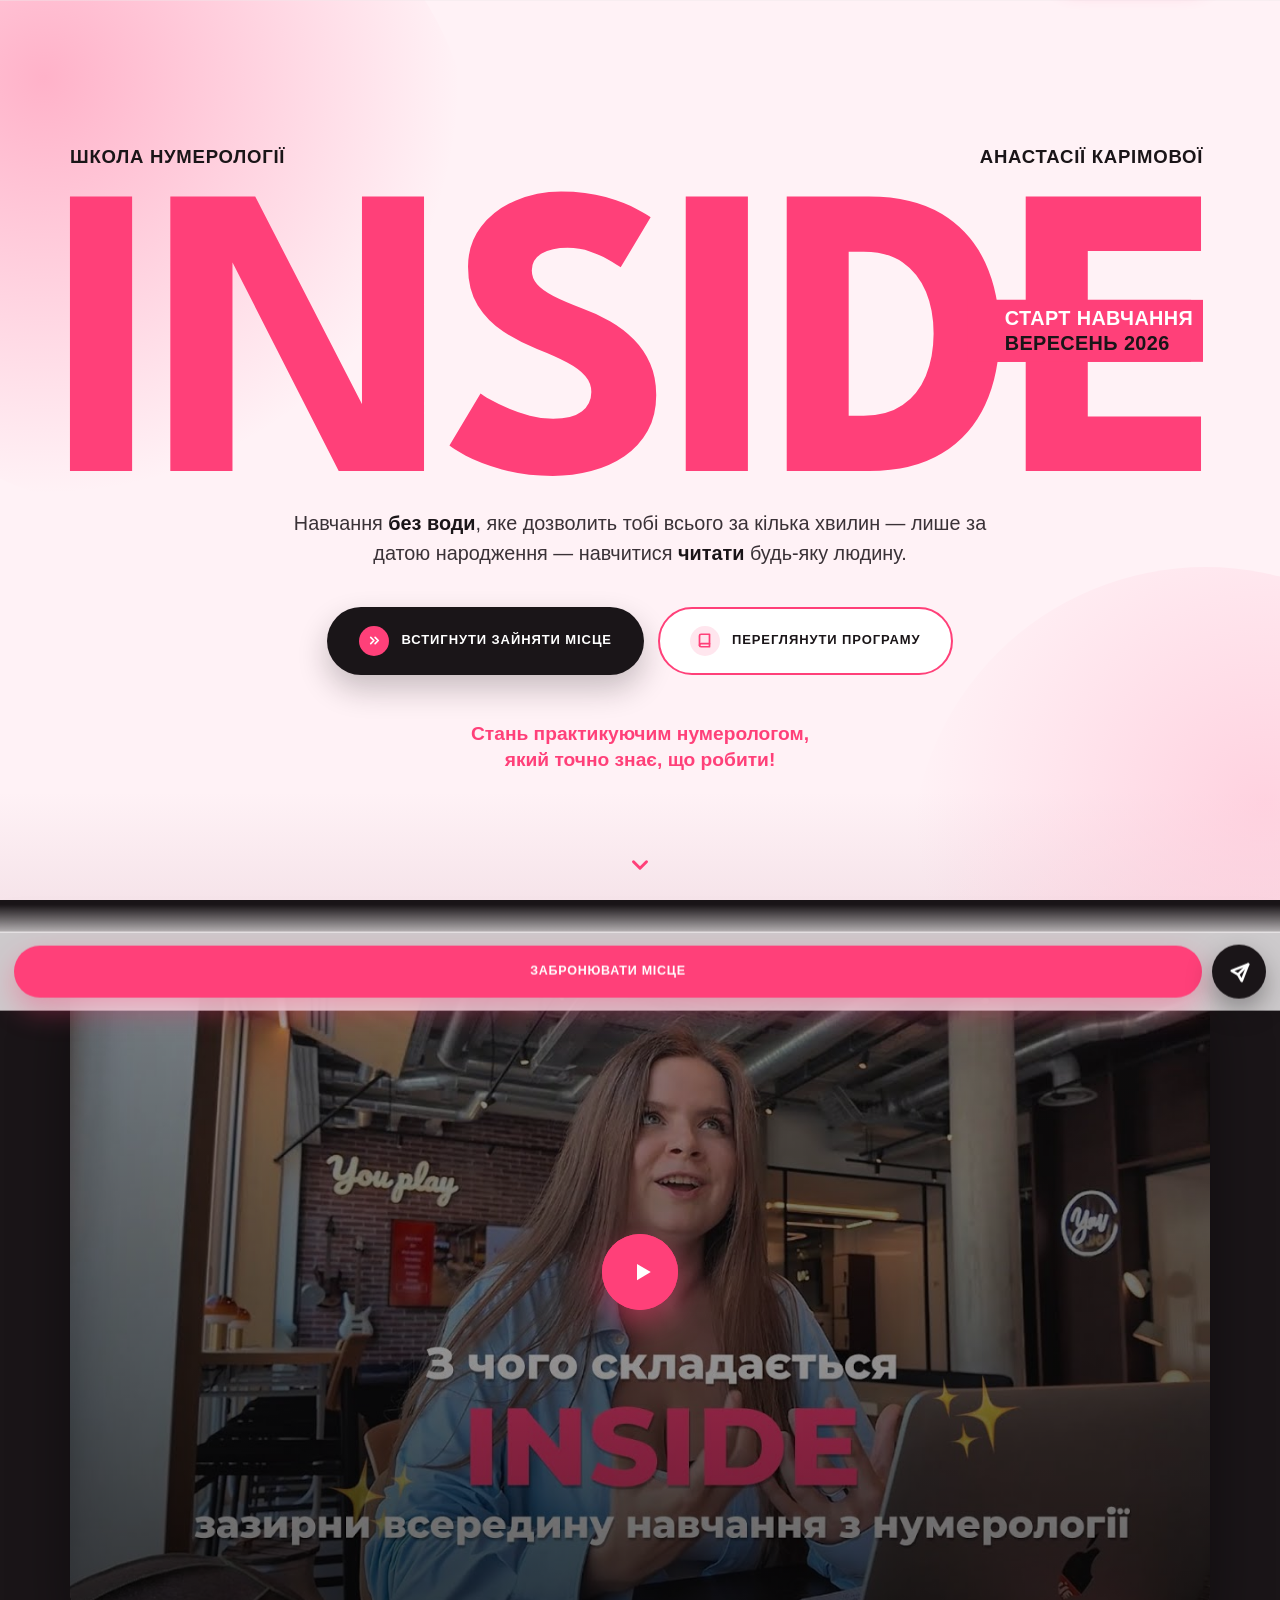
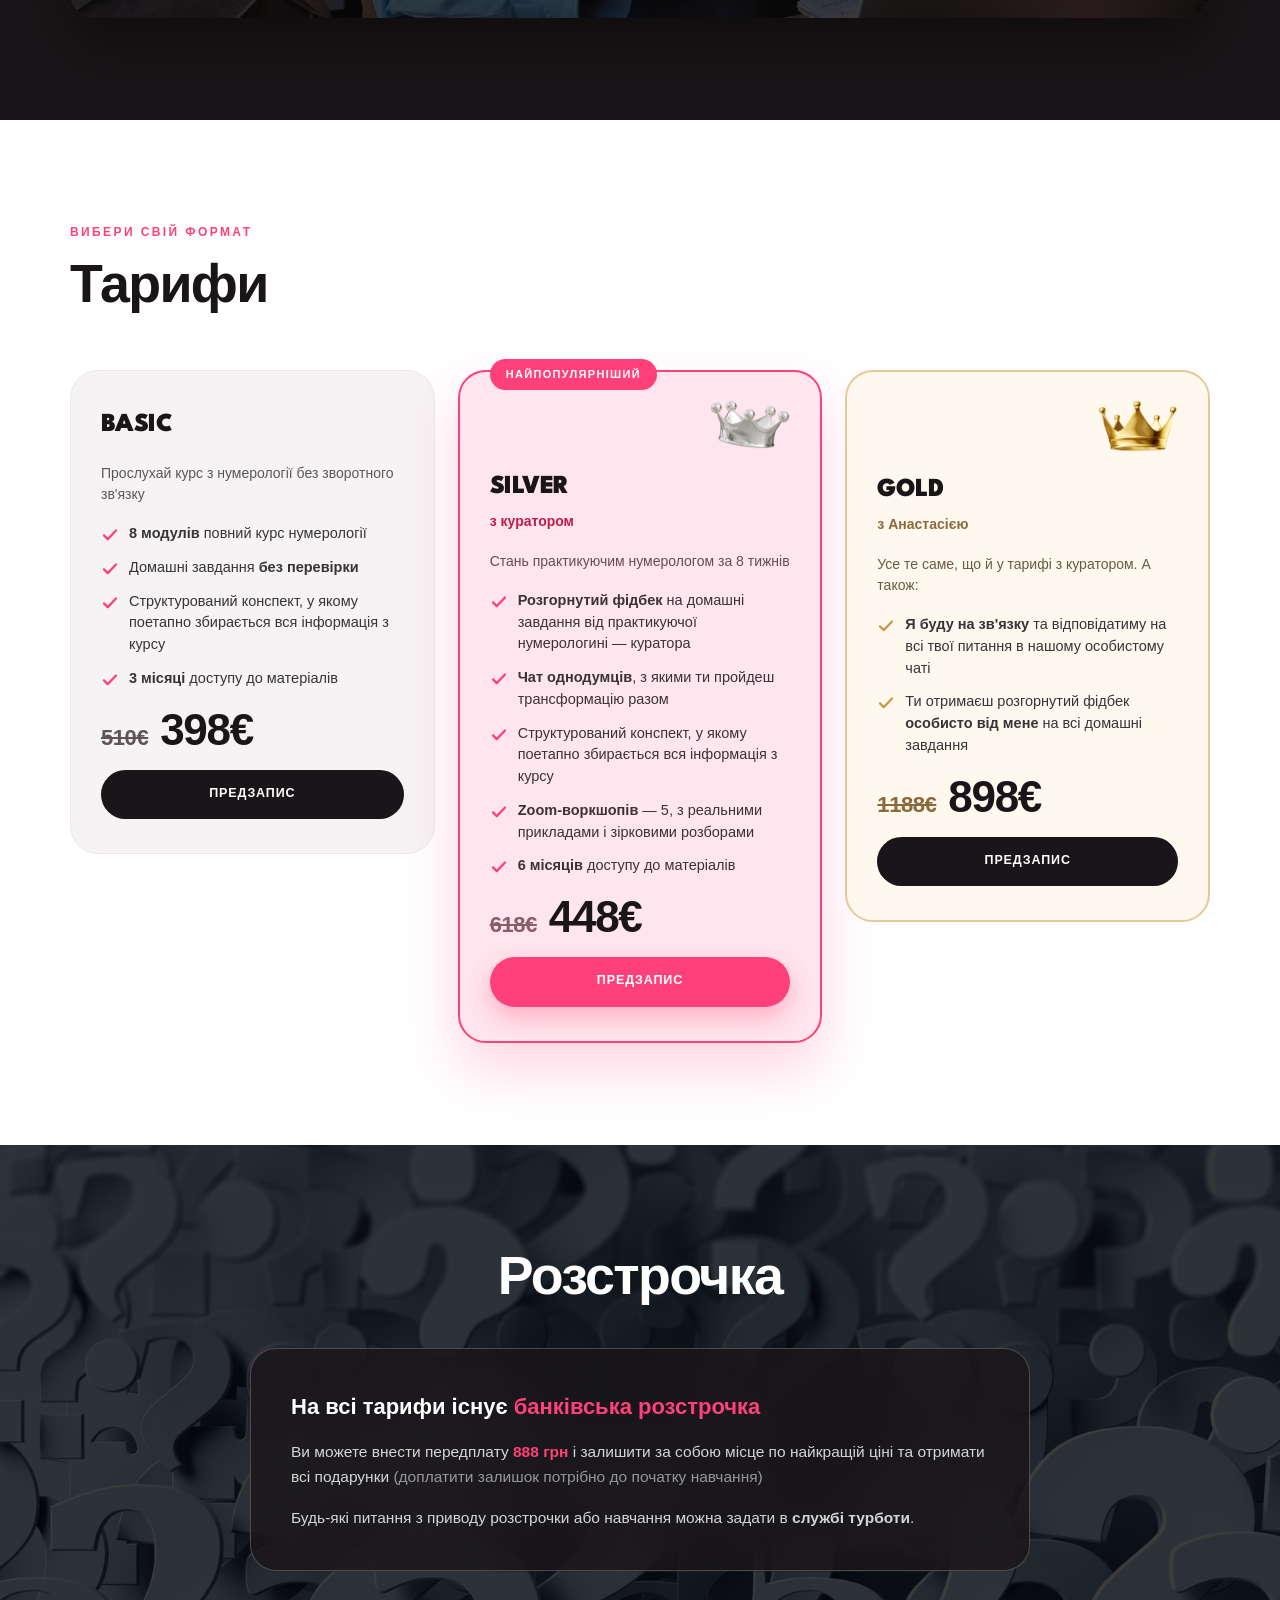
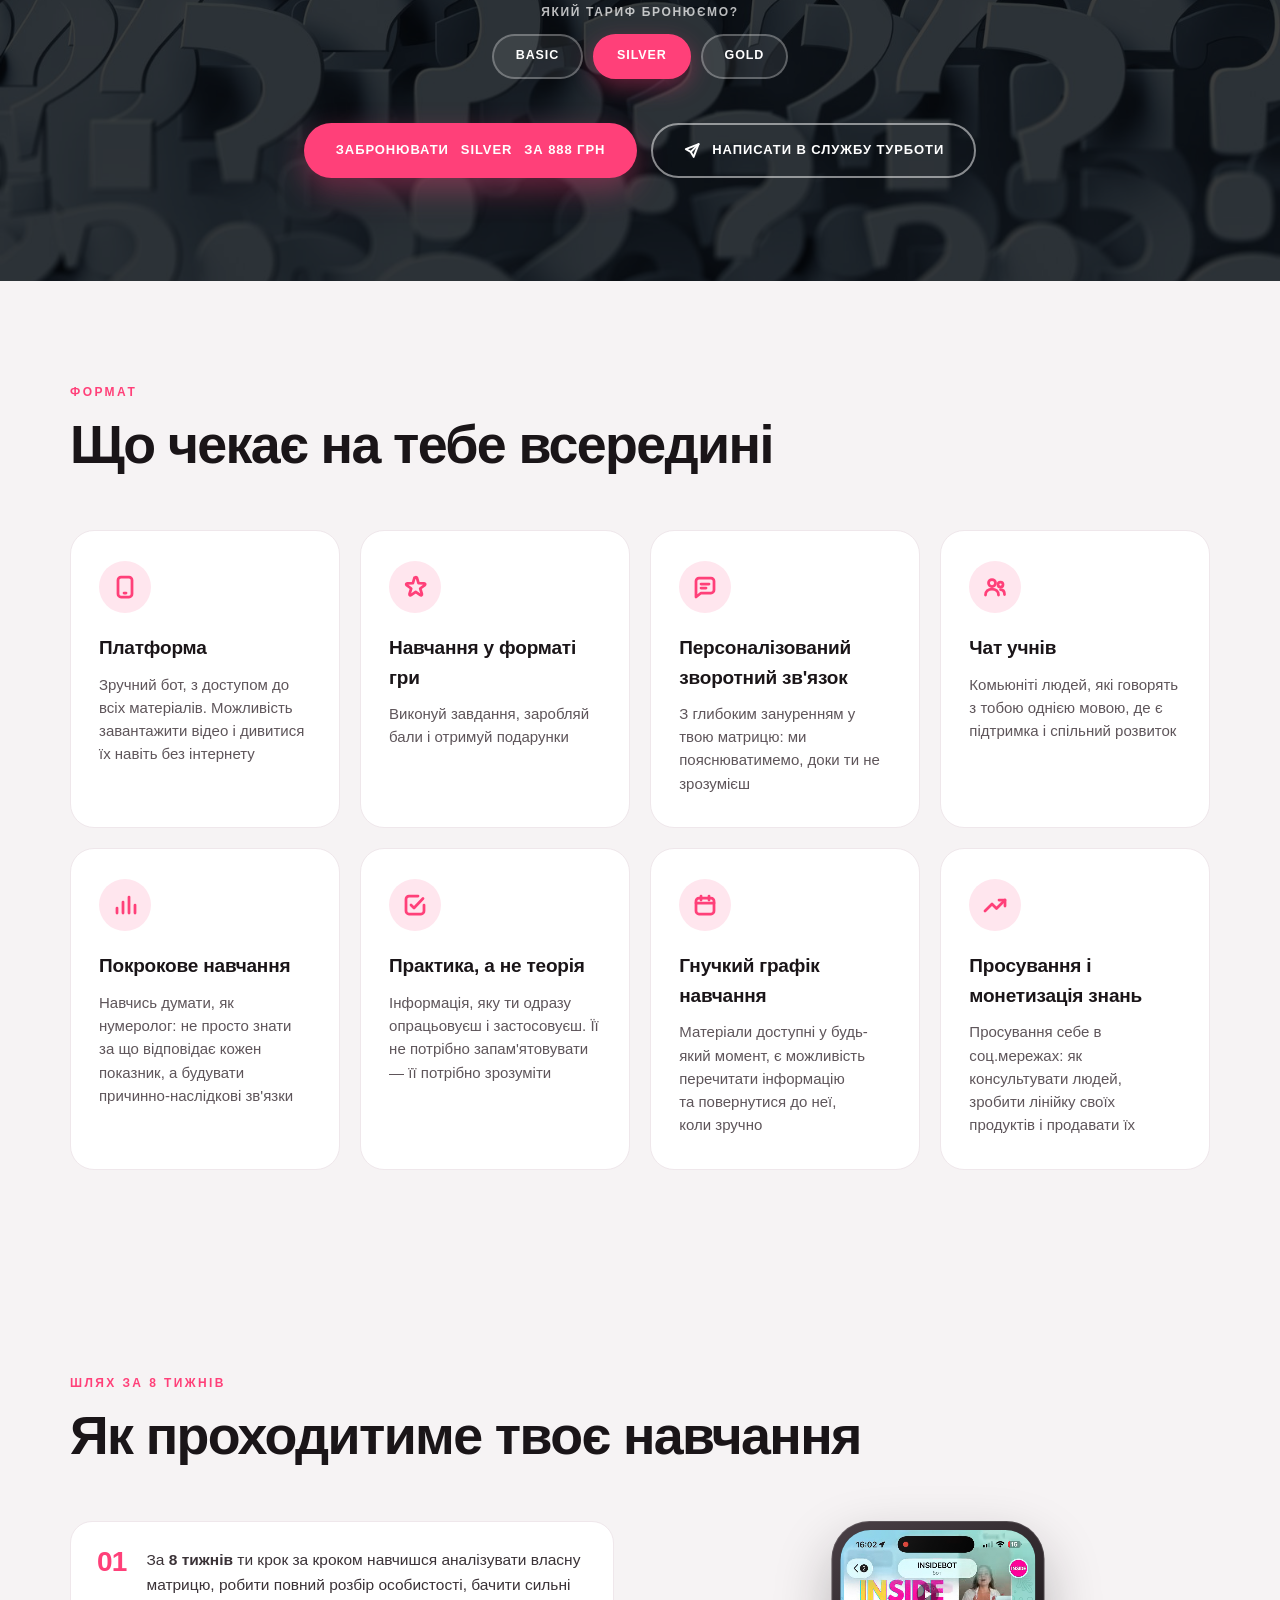
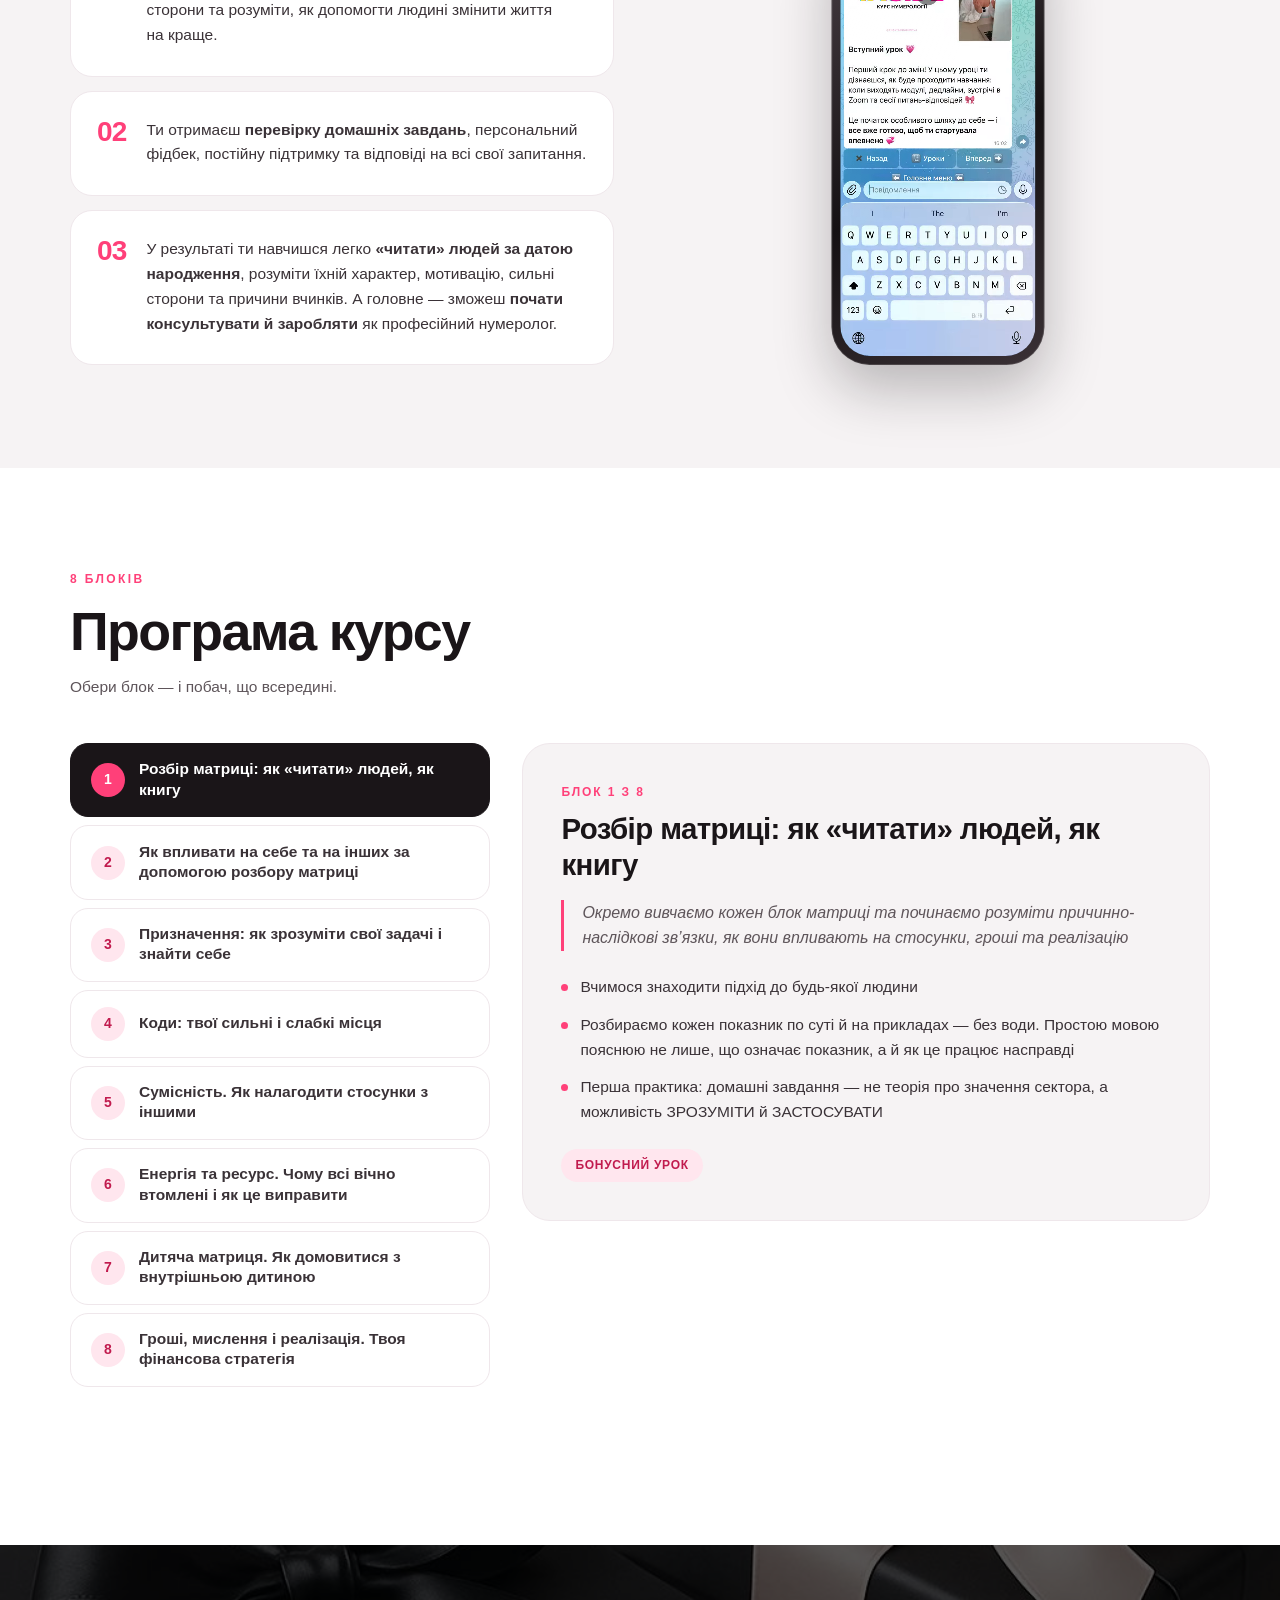
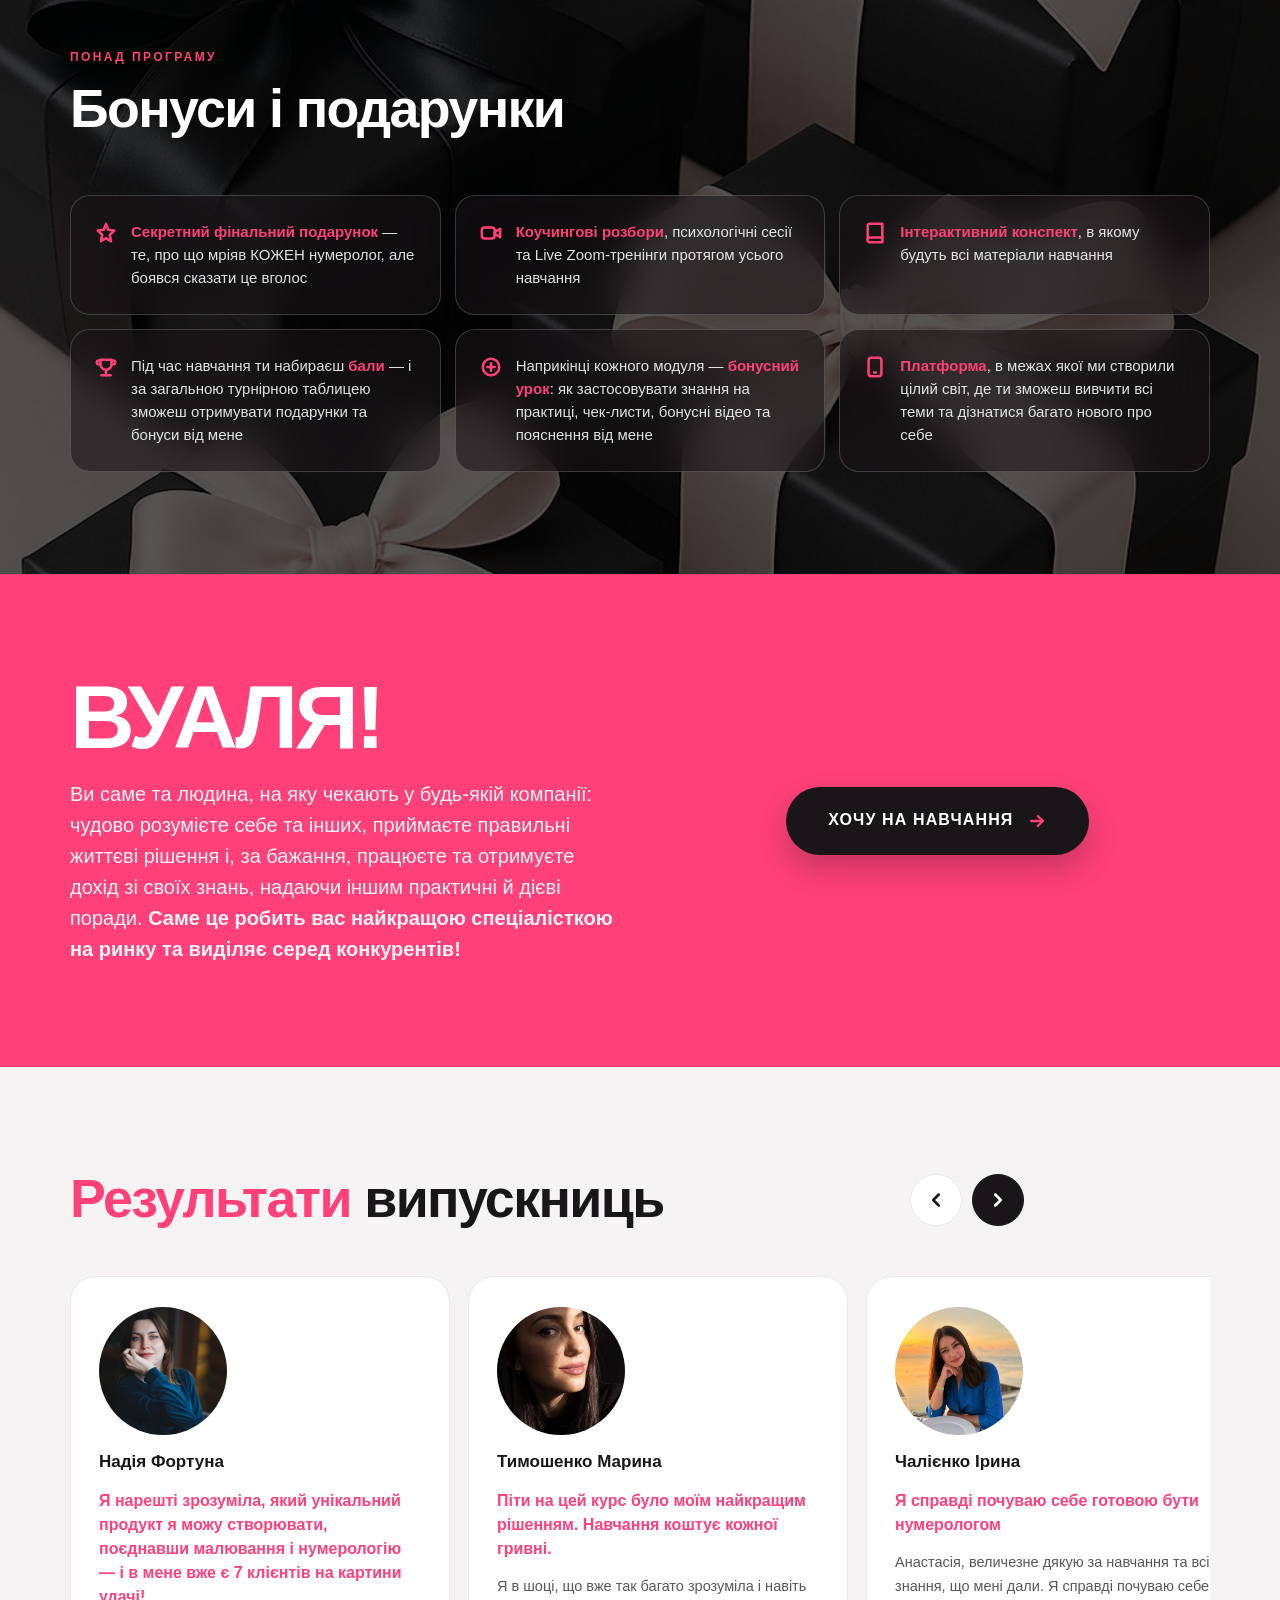
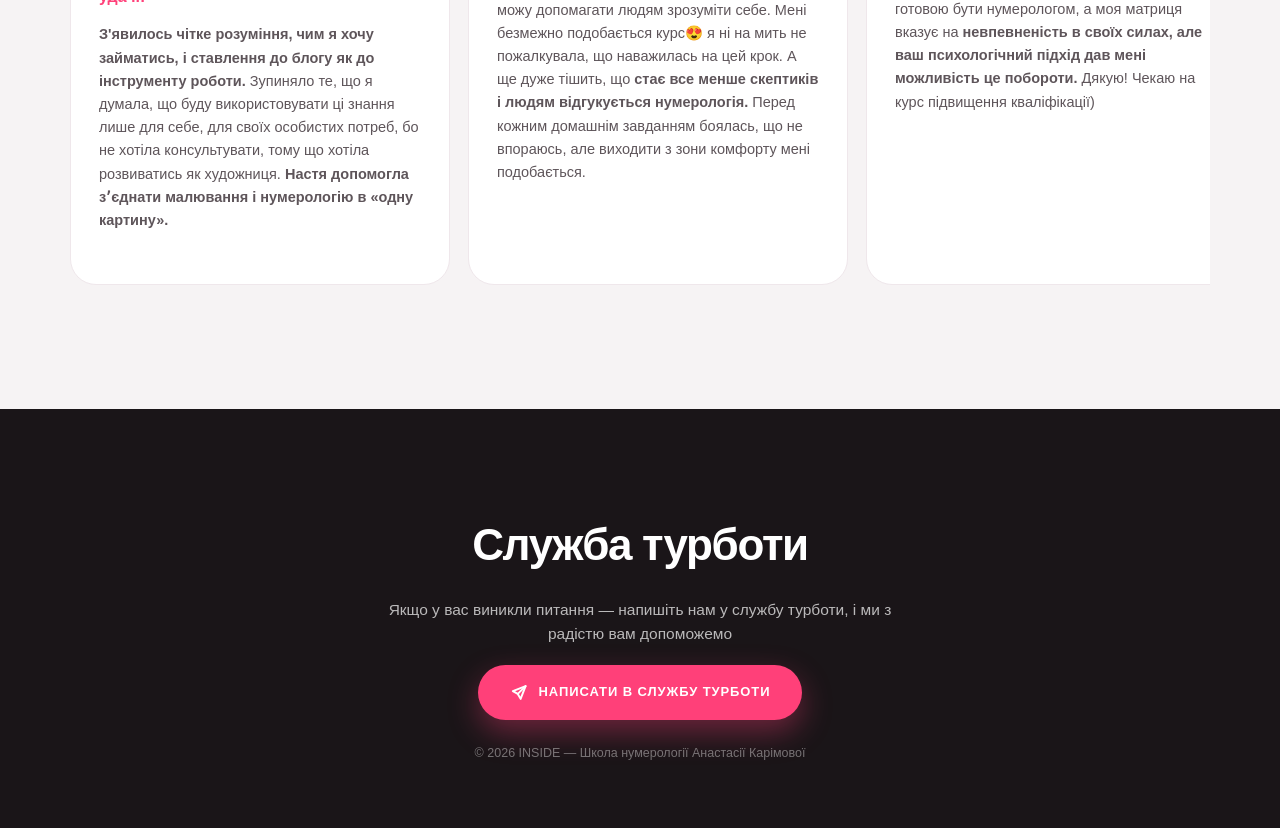
==== commit 6506c00e: "Новое видео бота, убрана дублирующаяся чёлка в мокапе - Видео заменено на IMG_7739_compressed.webm (" ====
--- a/index.html
+++ b/index.html
@@ -29,7 +29,7 @@
 
 <!-- ?v= — метка версии. Меняешь css/js — увеличь число,
      иначе у посетителей останется старая версия из кэша браузера. -->
-<link rel="stylesheet" href="css/style.css?v=36">
+<link rel="stylesheet" href="css/style.css?v=39">
 <script>document.documentElement.classList.add('js');</script>
 
 <!-- ============================================================
@@ -230,7 +230,7 @@
           <li><svg viewBox="0 0 24 24" aria-hidden="true"><path d="m4 12.5 5 5L20 6"/></svg><span><b>3 місяці</b> доступу до матеріалів</span></li>
         </ul>
         <p class="tcard__price"><span class="sr-only">Стара ціна</span><span class="tcard__old">510€</span><span class="sr-only">Ціна передзапису</span><span class="tcard__new">398€</span></p>
-        <a href="#booking" class="tcard__btn tcard__btn--dark" data-pick="basic" data-cta="tariff-basic">Предзапис</a>
+        <a href="https://secure.wayforpay.com/button/b347f0205af1f" rel="noopener" class="tcard__btn tcard__btn--dark" data-cta="tariff-basic">Предзапис</a>
       </article>
 
       <article class="tcard tcard--silver" data-reveal>
@@ -246,7 +246,7 @@
           <li><svg viewBox="0 0 24 24" aria-hidden="true"><path d="m4 12.5 5 5L20 6"/></svg><span><b>6 місяців</b> доступу до матеріалів</span></li>
         </ul>
         <p class="tcard__price"><span class="sr-only">Стара ціна</span><span class="tcard__old">618€</span><span class="sr-only">Ціна передзапису</span><span class="tcard__new">448€</span></p>
-        <a href="#booking" class="tcard__btn tcard__btn--pink" data-pick="silver" data-cta="tariff-silver">Предзапис</a>
+        <a href="https://secure.wayforpay.com/button/bfc4c44dbad8d" rel="noopener" class="tcard__btn tcard__btn--pink" data-cta="tariff-silver">Предзапис</a>
       </article>
 
       <article class="tcard tcard--gold" data-reveal>
@@ -258,7 +258,7 @@
           <li><svg viewBox="0 0 24 24" aria-hidden="true"><path d="m4 12.5 5 5L20 6"/></svg><span>Ти отримаєш розгорнутий фідбек <b>особисто від мене</b> на всі домашні завдання</span></li>
         </ul>
         <p class="tcard__price"><span class="sr-only">Стара ціна</span><span class="tcard__old">1188€</span><span class="sr-only">Ціна передзапису</span><span class="tcard__new">898€</span></p>
-        <a href="#booking" class="tcard__btn tcard__btn--dark" data-pick="gold" data-cta="tariff-gold">Предзапис</a>
+        <a href="https://secure.wayforpay.com/button/b179348dae0ce" rel="noopener" class="tcard__btn tcard__btn--dark" data-cta="tariff-gold">Предзапис</a>
       </article>
 
     </div>
@@ -282,16 +282,15 @@
     <div class="picker" data-reveal>
       <p class="picker__label" id="pickerLabel">Який тариф бронюємо?</p>
       <div class="picker__opts" role="radiogroup" aria-labelledby="pickerLabel">
-        <button type="button" class="picker__opt" role="radio" aria-checked="false" data-tariff="basic">BASIC</button>
-        <button type="button" class="picker__opt" role="radio" aria-checked="true"  data-tariff="silver">SILVER</button>
-        <button type="button" class="picker__opt" role="radio" aria-checked="false" data-tariff="gold">GOLD</button>
+        <button type="button" class="picker__opt" role="radio" aria-checked="false" data-tariff="basic"  data-deposit="https://secure.wayforpay.com/button/bc159d44087ee">BASIC</button>
+        <button type="button" class="picker__opt" role="radio" aria-checked="true"  data-tariff="silver" data-deposit="https://secure.wayforpay.com/button/b502f91c566df">SILVER</button>
+        <button type="button" class="picker__opt" role="radio" aria-checked="false" data-tariff="gold"   data-deposit="https://secure.wayforpay.com/button/b49faae7d13ef">GOLD</button>
       </div>
     </div>
 
     <div class="questions__cta">
-      <!-- href подставить, когда появятся ссылки оплаты:
-           REPLACE-payment-deposit-basic / -silver / -gold -->
-      <a href="#REPLACE-payment-deposit" class="btn btn--pink" id="bookBtn" data-cta="deposit">
+      <!-- href меняется скриптом на предоплату выбранного тарифа -->
+      <a href="https://secure.wayforpay.com/button/b502f91c566df" rel="noopener" class="btn btn--pink" id="bookBtn" data-cta="deposit">
         Забронювати <span id="bookTariff">SILVER</span> за 888 грн
       </a>
       <a href="https://t.me/anastasikarimova" target="_blank" rel="noopener" class="btn btn--outline-light" data-cta="support-1">
@@ -387,10 +386,14 @@
       <div class="how__side" data-reveal>
         <div class="phone" id="phoneMock">
           <div class="phone__screen">
-            <video class="phone__video" src="assets/video/platform.mp4"
+            <!-- WebM меньше весит, но не играет на старых iPhone —
+                 браузер сам возьмёт MP4, если WebM не поддерживает -->
+            <video class="phone__video"
                    autoplay muted loop playsinline preload="metadata"
-                   aria-label="Демонстрація платформи INSIDE"></video>
-            <span class="phone__notch" aria-hidden="true"></span>
+                   aria-label="Демонстрація платформи INSIDE">
+              <source src="assets/video/platform.webm" type="video/webm">
+              <source src="assets/video/platform.mp4" type="video/mp4">
+            </video>
             <span class="phone__glare" aria-hidden="true"></span>
           </div>
         </div>
@@ -607,6 +610,6 @@
   </a>
 </div>
 
-<script src="js/main.js?v=36" defer></script>
+<script src="js/main.js?v=39" defer></script>
 </body>
 </html>
--- a/css/style.css
+++ b/css/style.css
@@ -556,10 +556,7 @@
   border-radius:30px; background:#000;
 }
 .phone__video{ width:100%; height:100%; display:block; object-fit:cover; }
-.phone__notch{
-  position:absolute; top:9px; left:50%; transform:translateX(-50%);
-  width:31%; height:22px; border-radius:999px; background:#000;
-}
+/* Чёлку рамки убрали: она уже есть в самом видео, получалось две подряд. */
 .phone__glare{
   position:absolute; inset:0; pointer-events:none;
   background:linear-gradient(112deg, rgba(255,255,255,.16) 0%, rgba(255,255,255,.05) 26%, rgba(255,255,255,0) 46%);
@@ -592,7 +589,19 @@
   background:var(--pink-soft); color:var(--pink-deep);
 }
 .ptab[aria-selected="true"] .ptab__n{ background:var(--pink); color:#fff; }
-.ptab__title{ flex:1; line-height:1.3; }
+/* Место под жирное начертание резервируется всегда: невидимая копия
+   заголовка при weight 800 лежит в той же ячейке грида и задаёт высоту.
+   Без этого выбранная вкладка жирнела, текст становился шире и
+   перескакивал на вторую строку — вкладка «прыгала». */
+.ptab__title{ flex:1; line-height:1.3; display:grid; }
+.ptab__title > span{ grid-area:1/1; }
+.ptab__title::before{
+  content:attr(data-text);
+  grid-area:1/1;
+  font-weight:800;
+  visibility:hidden;
+  pointer-events:none;
+}
 
 .program__panel{
   /* прибита во вторую колонку на всю высоту списка вкладок;
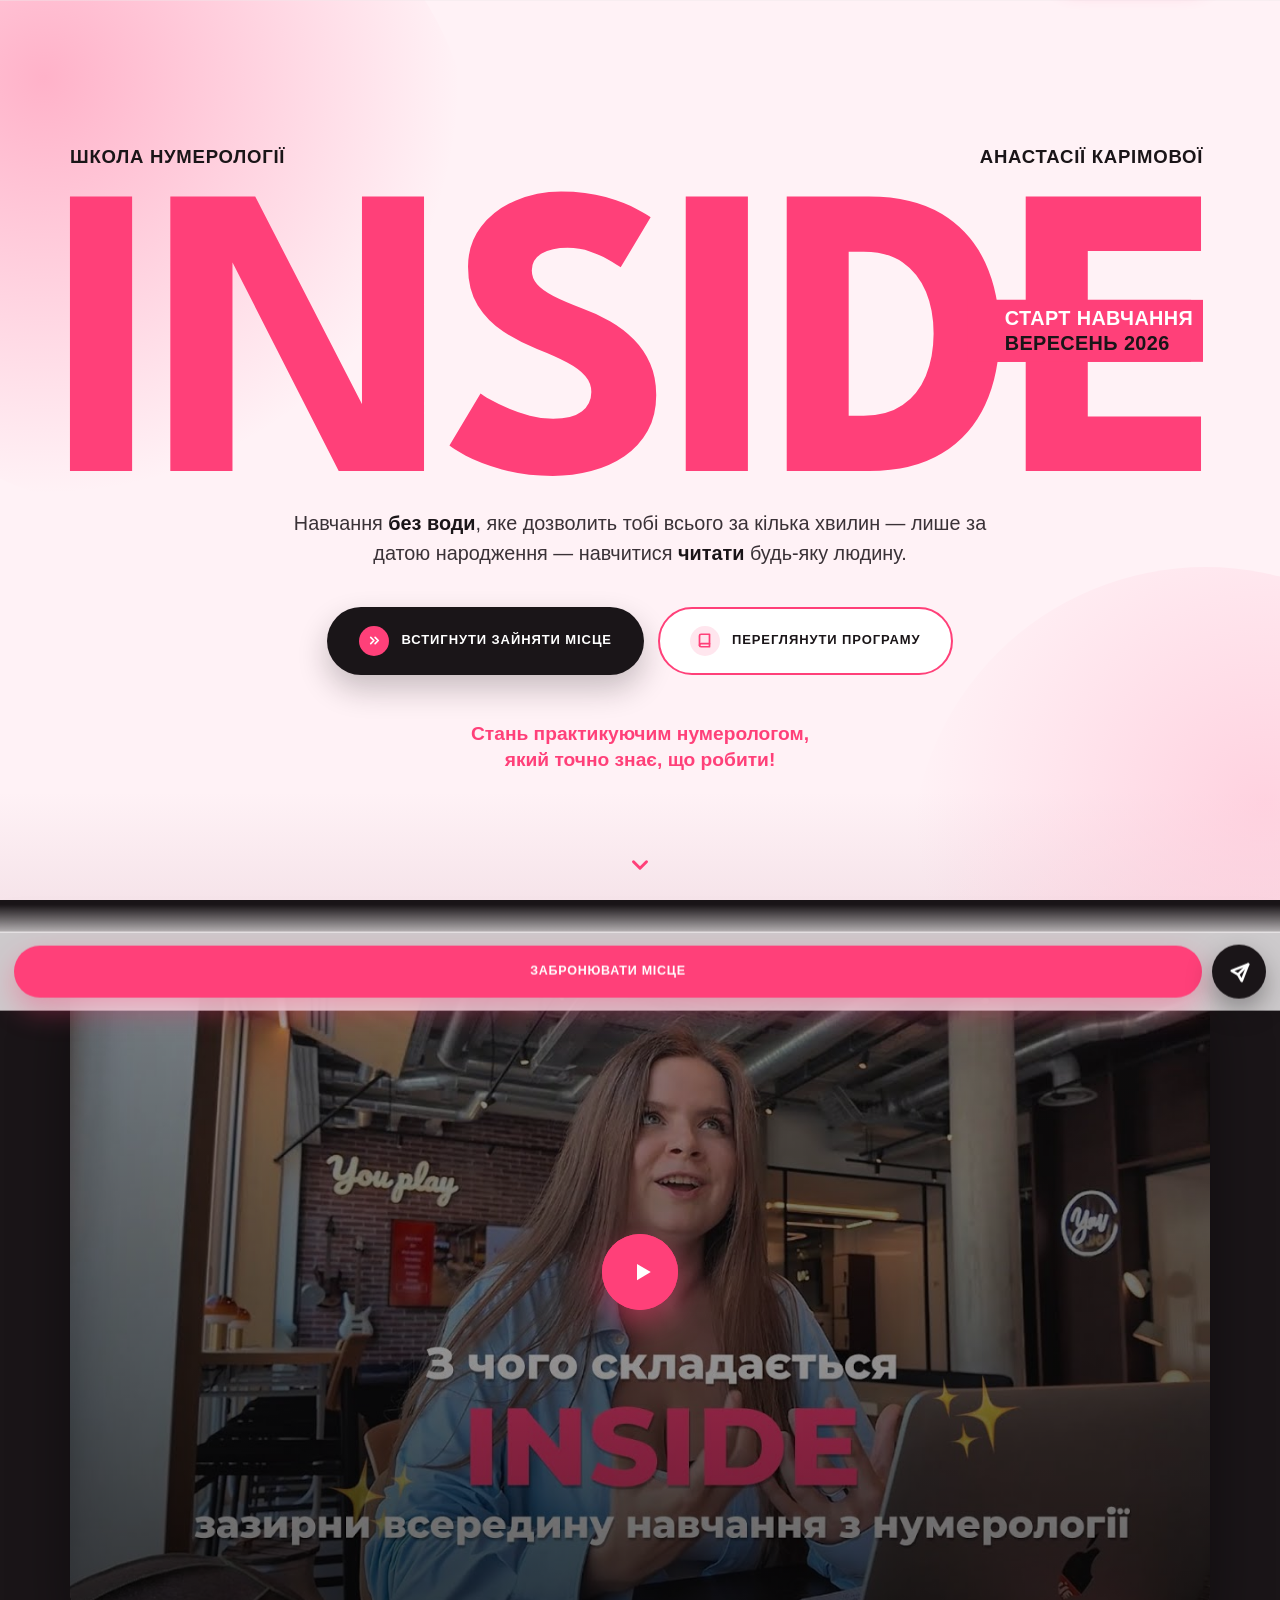
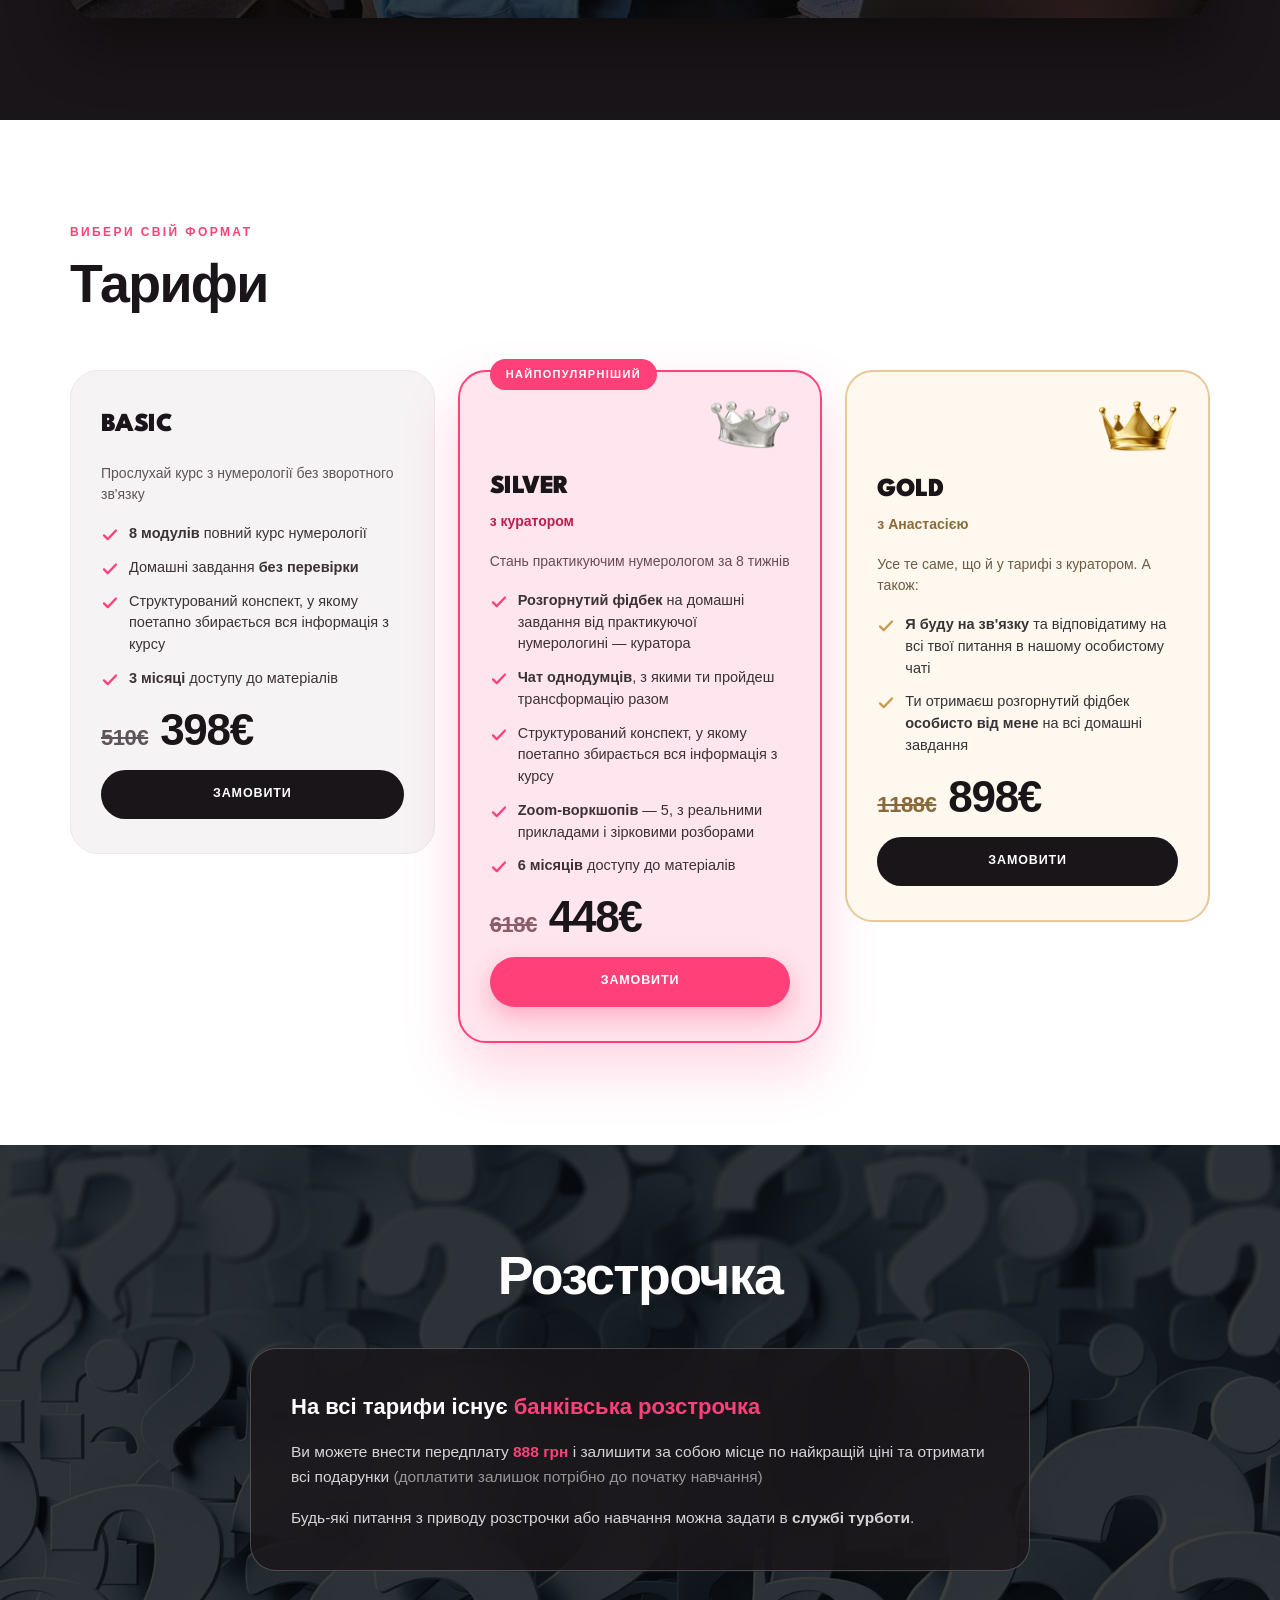
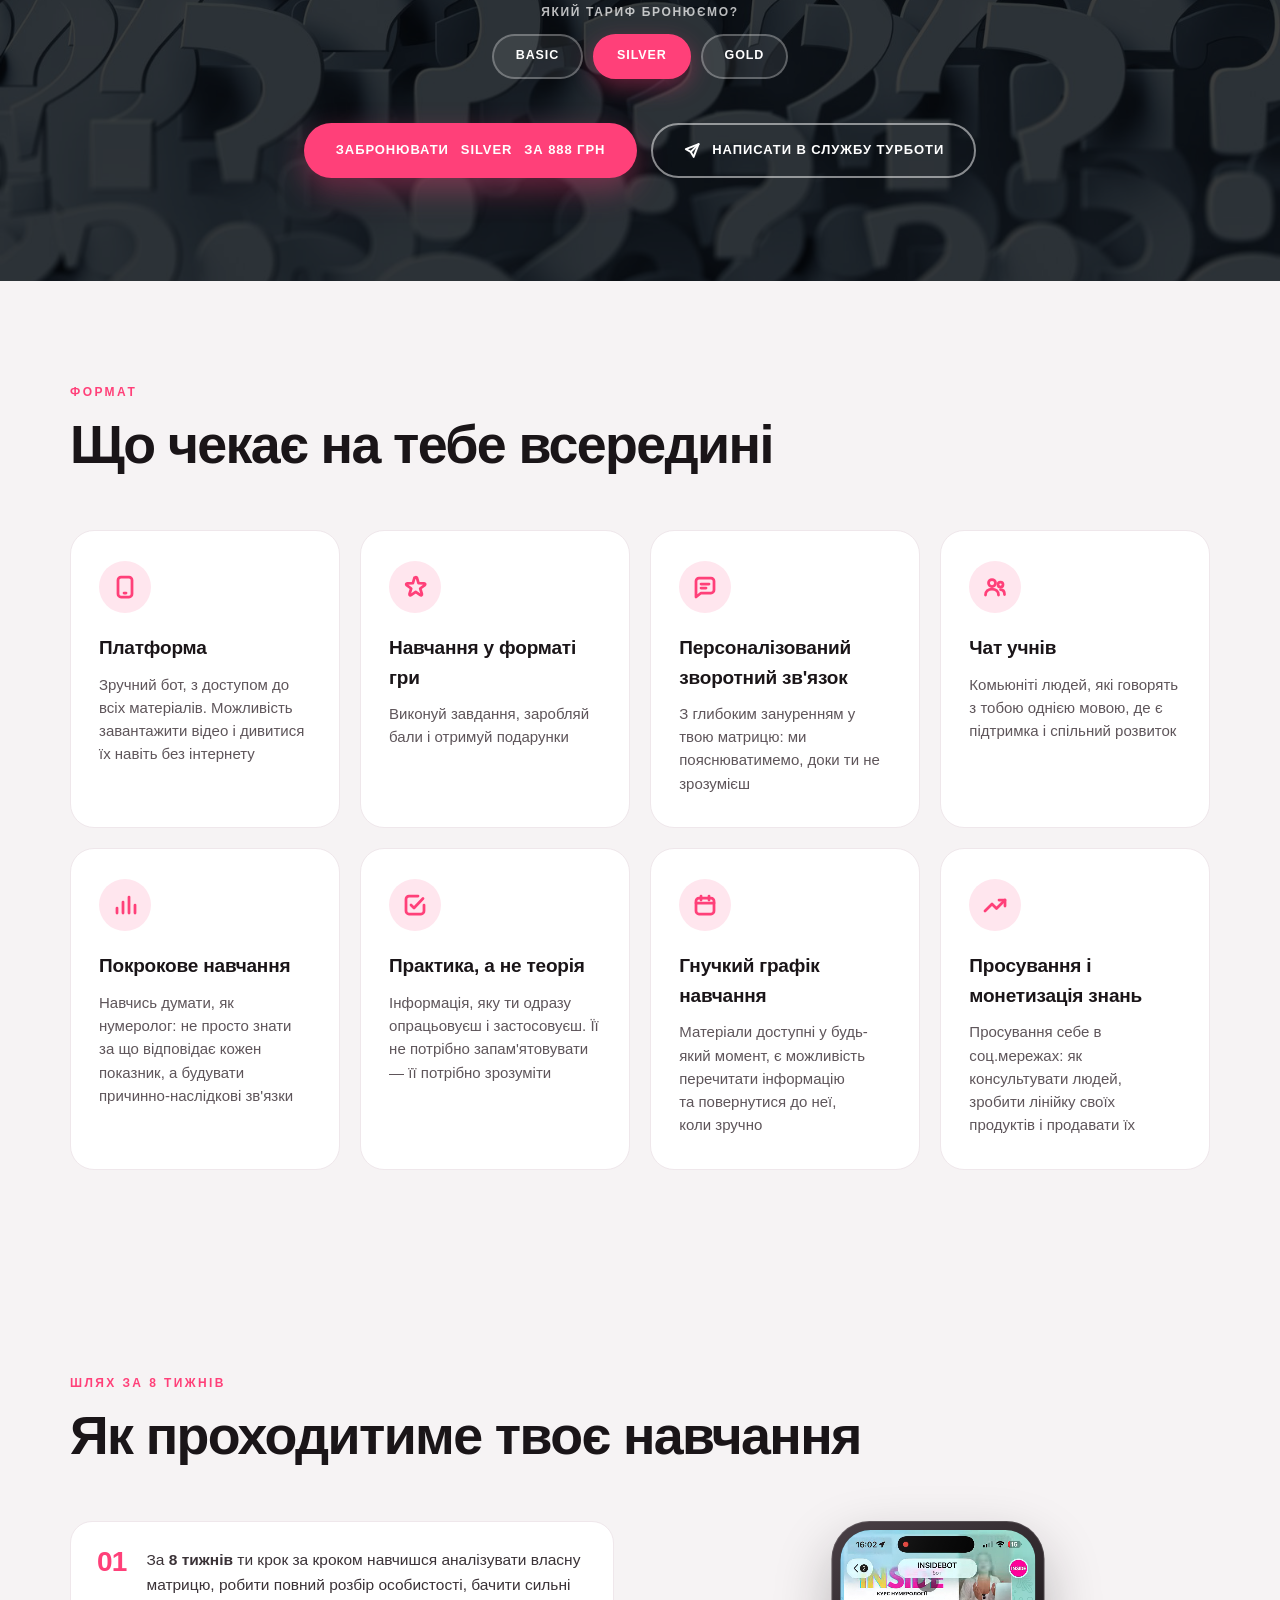
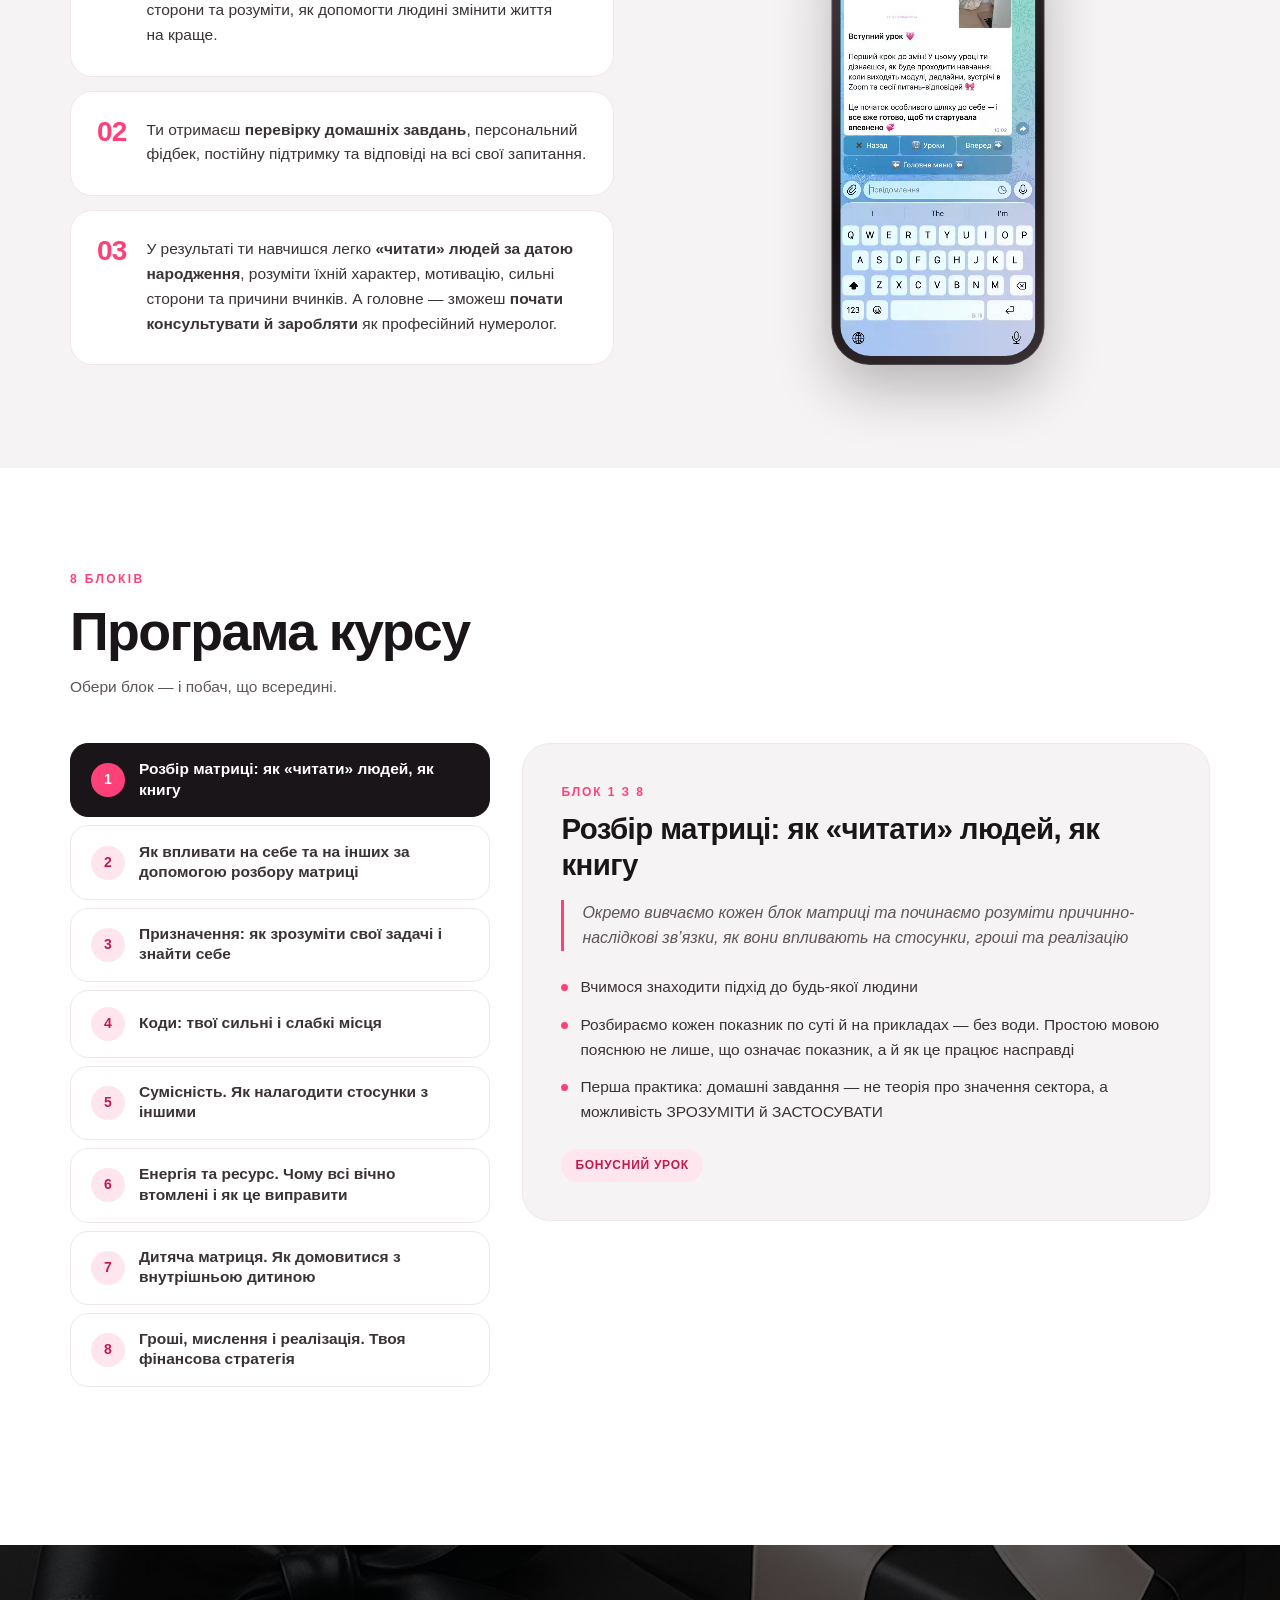
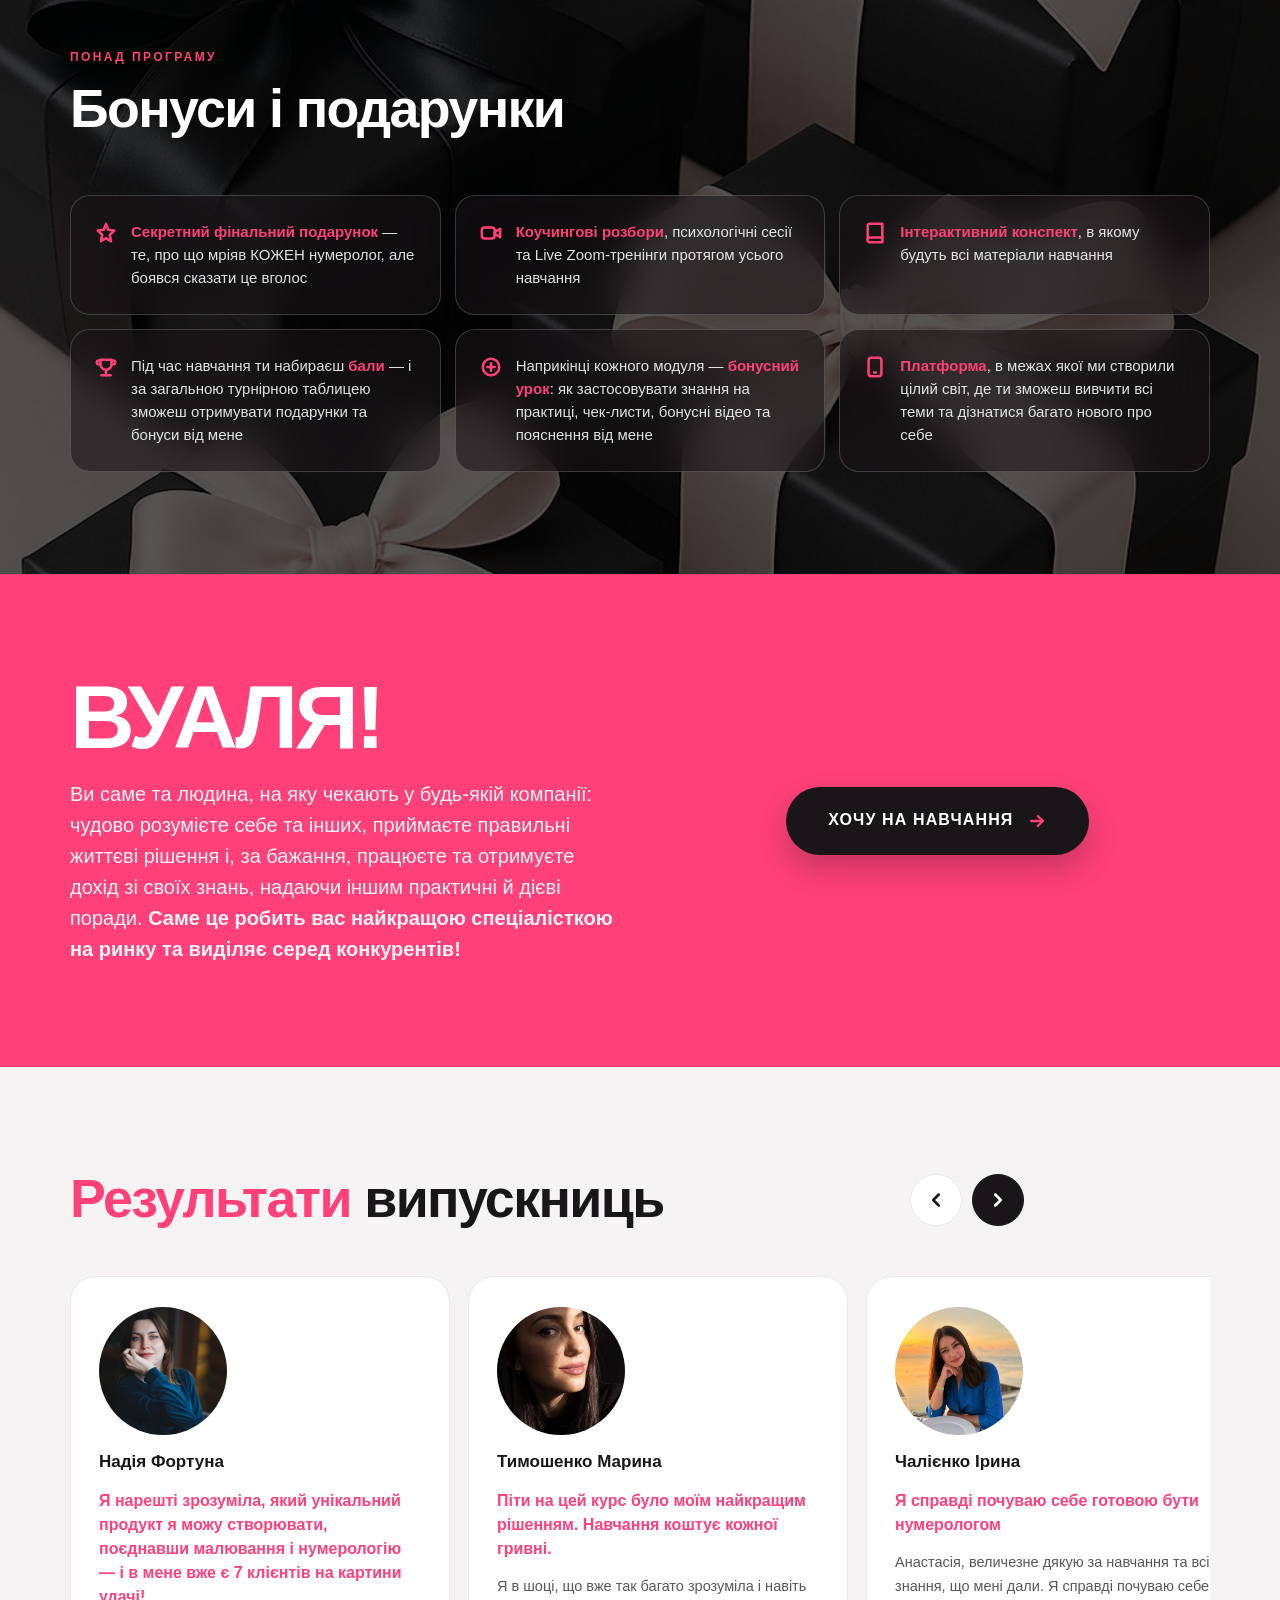
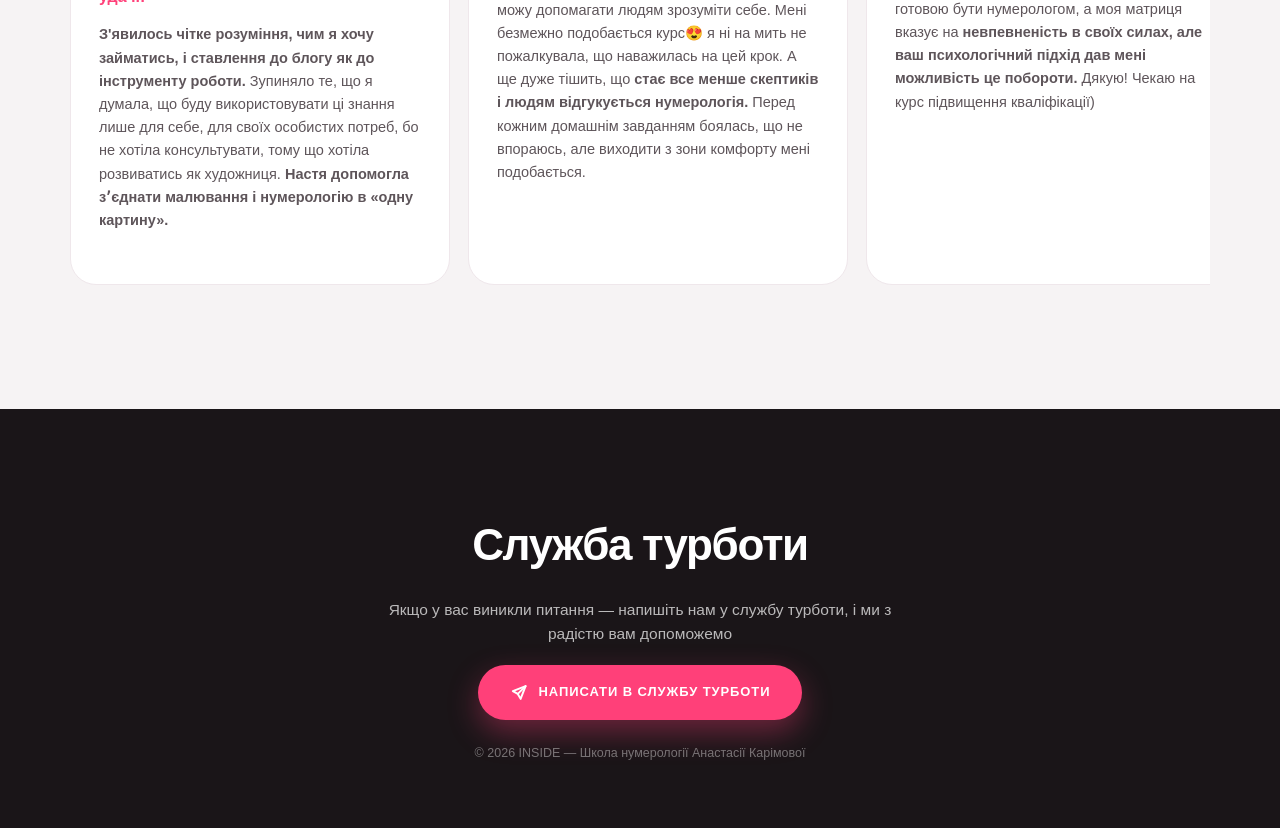
==== commit 855cfd97: "Кнопки «Замовити», разделы вместо бургера, чистая плашка на мобильном 1. Кнопки трёх тарифов: «Предз" ====
--- a/index.html
+++ b/index.html
@@ -29,7 +29,7 @@
 
 <!-- ?v= — метка версии. Меняешь css/js — увеличь число,
      иначе у посетителей останется старая версия из кэша браузера. -->
-<link rel="stylesheet" href="css/style.css?v=39">
+<link rel="stylesheet" href="css/style.css?v=40">
 <script>document.documentElement.classList.add('js');</script>
 
 <!-- ============================================================
@@ -104,23 +104,9 @@
     </nav>
 
     <a href="#tariffs" class="topbar__cta" id="navcta" data-cta="nav">Зайняти місце</a>
-
-    <button type="button" class="burger" id="burger" aria-label="Меню" aria-expanded="false" aria-controls="mobilemenu">
-      <svg viewBox="0 0 24 24" aria-hidden="true"><path d="M4 7h16"/><path d="M4 12h16"/><path d="M4 17h16"/></svg>
-    </button>
   </div>
 
   <div class="topbar__progress"><div id="progress"></div></div>
-
-  <div class="mobilemenu" id="mobilemenu" hidden>
-    <nav>
-      <a href="#tariffs" data-mnav>Тарифи</a>
-      <a href="#about"   data-mnav>Всередині</a>
-      <a href="#program" data-mnav>Програма</a>
-      <a href="#reviews" data-mnav>Відгуки</a>
-      <a href="#support" data-mnav>Служба турботи</a>
-    </nav>
-  </div>
 </div>
 
 <!-- ═══════════════ HERO ═══════════════ -->
@@ -230,7 +216,7 @@
           <li><svg viewBox="0 0 24 24" aria-hidden="true"><path d="m4 12.5 5 5L20 6"/></svg><span><b>3 місяці</b> доступу до матеріалів</span></li>
         </ul>
         <p class="tcard__price"><span class="sr-only">Стара ціна</span><span class="tcard__old">510€</span><span class="sr-only">Ціна передзапису</span><span class="tcard__new">398€</span></p>
-        <a href="https://secure.wayforpay.com/button/b347f0205af1f" rel="noopener" class="tcard__btn tcard__btn--dark" data-cta="tariff-basic">Предзапис</a>
+        <a href="https://secure.wayforpay.com/button/b347f0205af1f" rel="noopener" class="tcard__btn tcard__btn--dark" data-cta="tariff-basic">Замовити</a>
       </article>
 
       <article class="tcard tcard--silver" data-reveal>
@@ -246,7 +232,7 @@
           <li><svg viewBox="0 0 24 24" aria-hidden="true"><path d="m4 12.5 5 5L20 6"/></svg><span><b>6 місяців</b> доступу до матеріалів</span></li>
         </ul>
         <p class="tcard__price"><span class="sr-only">Стара ціна</span><span class="tcard__old">618€</span><span class="sr-only">Ціна передзапису</span><span class="tcard__new">448€</span></p>
-        <a href="https://secure.wayforpay.com/button/bfc4c44dbad8d" rel="noopener" class="tcard__btn tcard__btn--pink" data-cta="tariff-silver">Предзапис</a>
+        <a href="https://secure.wayforpay.com/button/bfc4c44dbad8d" rel="noopener" class="tcard__btn tcard__btn--pink" data-cta="tariff-silver">Замовити</a>
       </article>
 
       <article class="tcard tcard--gold" data-reveal>
@@ -258,7 +244,7 @@
           <li><svg viewBox="0 0 24 24" aria-hidden="true"><path d="m4 12.5 5 5L20 6"/></svg><span>Ти отримаєш розгорнутий фідбек <b>особисто від мене</b> на всі домашні завдання</span></li>
         </ul>
         <p class="tcard__price"><span class="sr-only">Стара ціна</span><span class="tcard__old">1188€</span><span class="sr-only">Ціна передзапису</span><span class="tcard__new">898€</span></p>
-        <a href="https://secure.wayforpay.com/button/b179348dae0ce" rel="noopener" class="tcard__btn tcard__btn--dark" data-cta="tariff-gold">Предзапис</a>
+        <a href="https://secure.wayforpay.com/button/b179348dae0ce" rel="noopener" class="tcard__btn tcard__btn--dark" data-cta="tariff-gold">Замовити</a>
       </article>
 
     </div>
@@ -610,6 +596,6 @@
   </a>
 </div>
 
-<script src="js/main.js?v=39" defer></script>
+<script src="js/main.js?v=40" defer></script>
 </body>
 </html>
--- a/css/style.css
+++ b/css/style.css
@@ -795,15 +795,36 @@
   .program__grid{ display:flex; flex-direction:column; gap:8px; }
   .program__tabs{ display:contents; }
   .program__panel{ min-height:0; margin:4px 0 12px; }
+  /* Пустая панель на мобильном не нужна: подсказка «обери блок» уже
+     стоит под заголовком, вторая такая же выглядела дублем. */
+  .program__panel.is-empty{ display:none; }
 }
 @media (max-width:860px){
-  .topbar__nav{ display:none; }
-  .burger{ display:grid; }
+  /* Вместо бургера — три главных раздела прямо в шапке: так до тарифов
+     и отзывов один тап, а не два. «Всередині» убираем, чтобы влезло. */
+  .topbar__inner{ gap:10px; padding-inline:14px; }
+  .topbar__logo{ font-size:18px; }
+  .topbar__nav{
+    display:flex; gap:clamp(10px,3.4vw,18px); margin-left:auto;
+    font-size:clamp(10px,2.9vw,12px); letter-spacing:.03em;
+  }
+  .topbar__nav a[data-nav="about"]{ display:none; }
+  .topbar__cta{ display:none; }
 }
 @media (max-width:760px){
   /* логотип упирался в края — на узких экранах кегль задаём от ширины */
   :root{ --logo-fs:33vw; }
-  .hero__start{ font-size:10px; }
+  /* Розовую подложку убираем: при читаемом кегле плашка вдвое шире
+     буквы «E» (замерено: 105px против 65px) и залезала в «дырку» буквы
+     «D» — там она видна прямоугольником поверх светлого фона. Без
+     подложки текст ложится прямо на буквы, поэтому делаем его тёмным:
+     он контрастен и на розовом, и на просветах. */
+  .hero__start{
+    font-size:10px;
+    background:none; box-shadow:none; padding:0;
+    color:var(--ink);
+  }
+  .hero__start b{ color:var(--ink); }
 }
 @media (max-width:640px){
   .tcard__crown{ align-self:center; }
